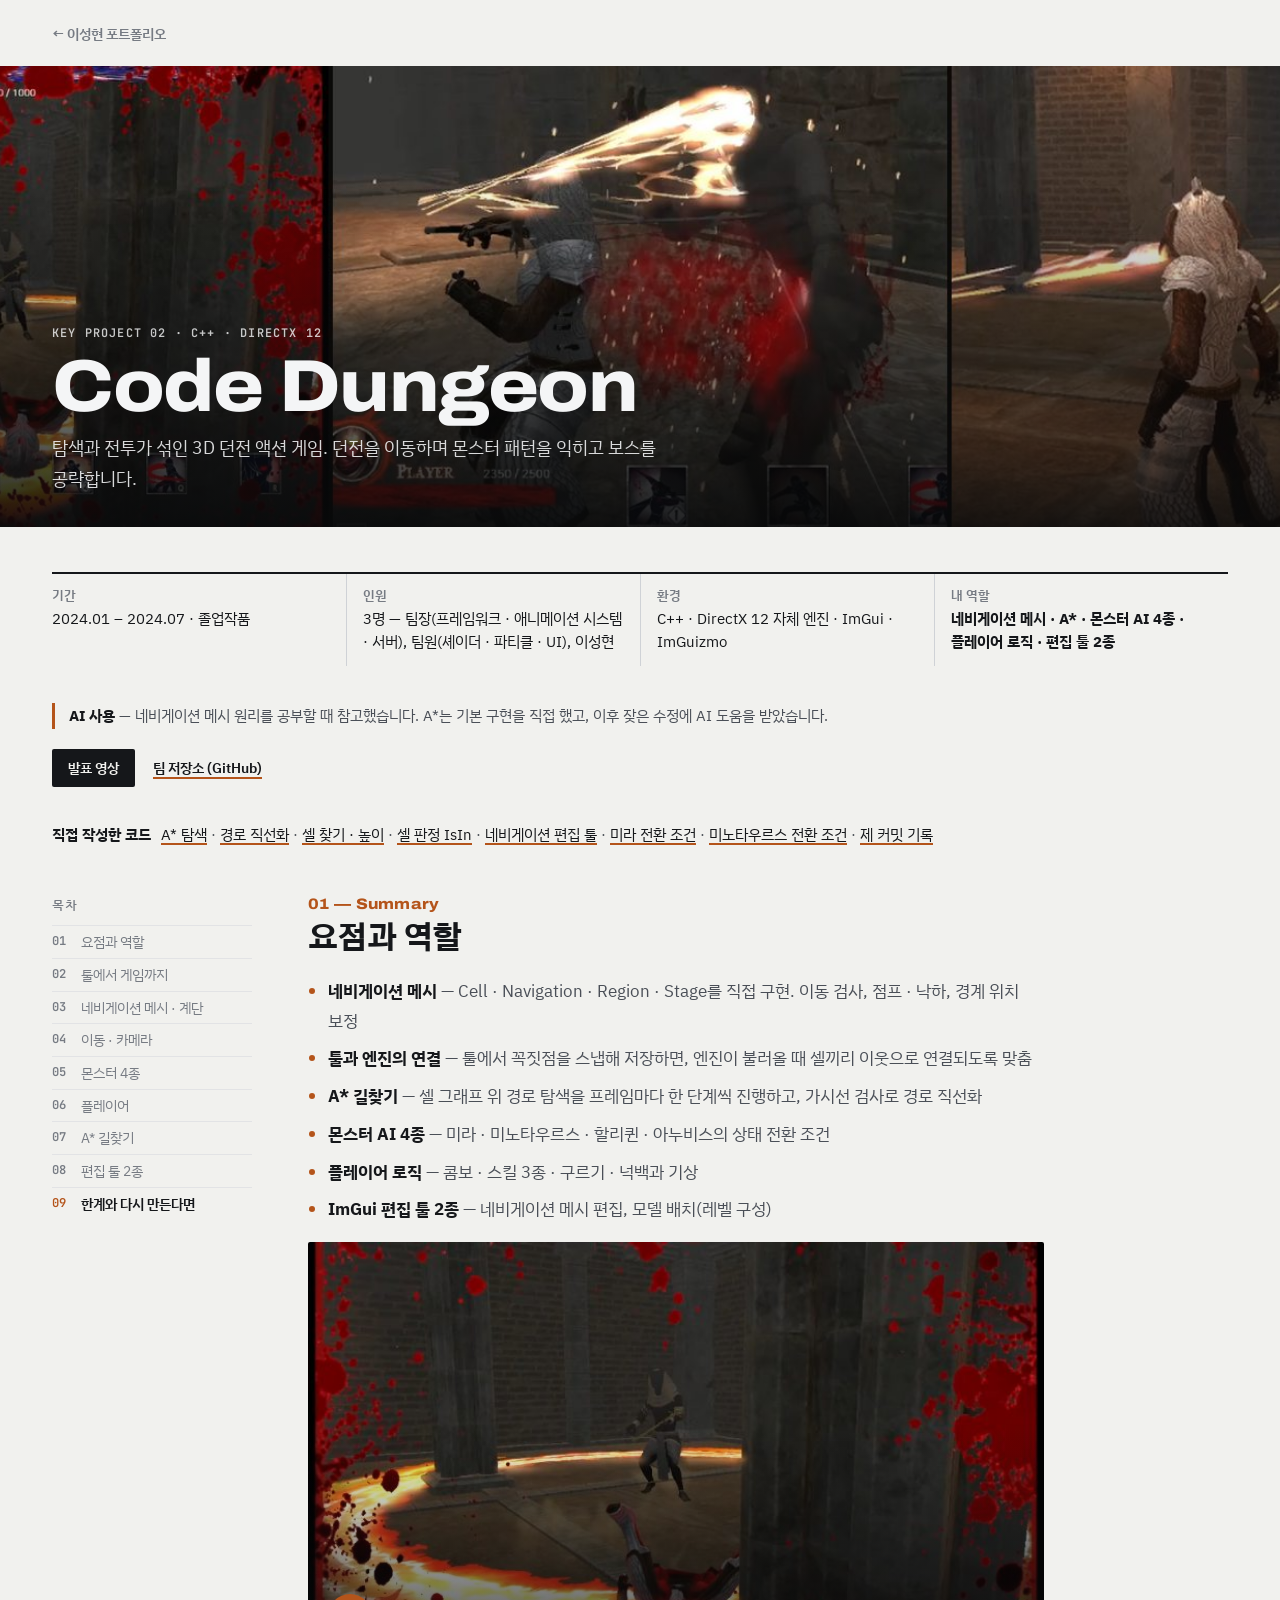
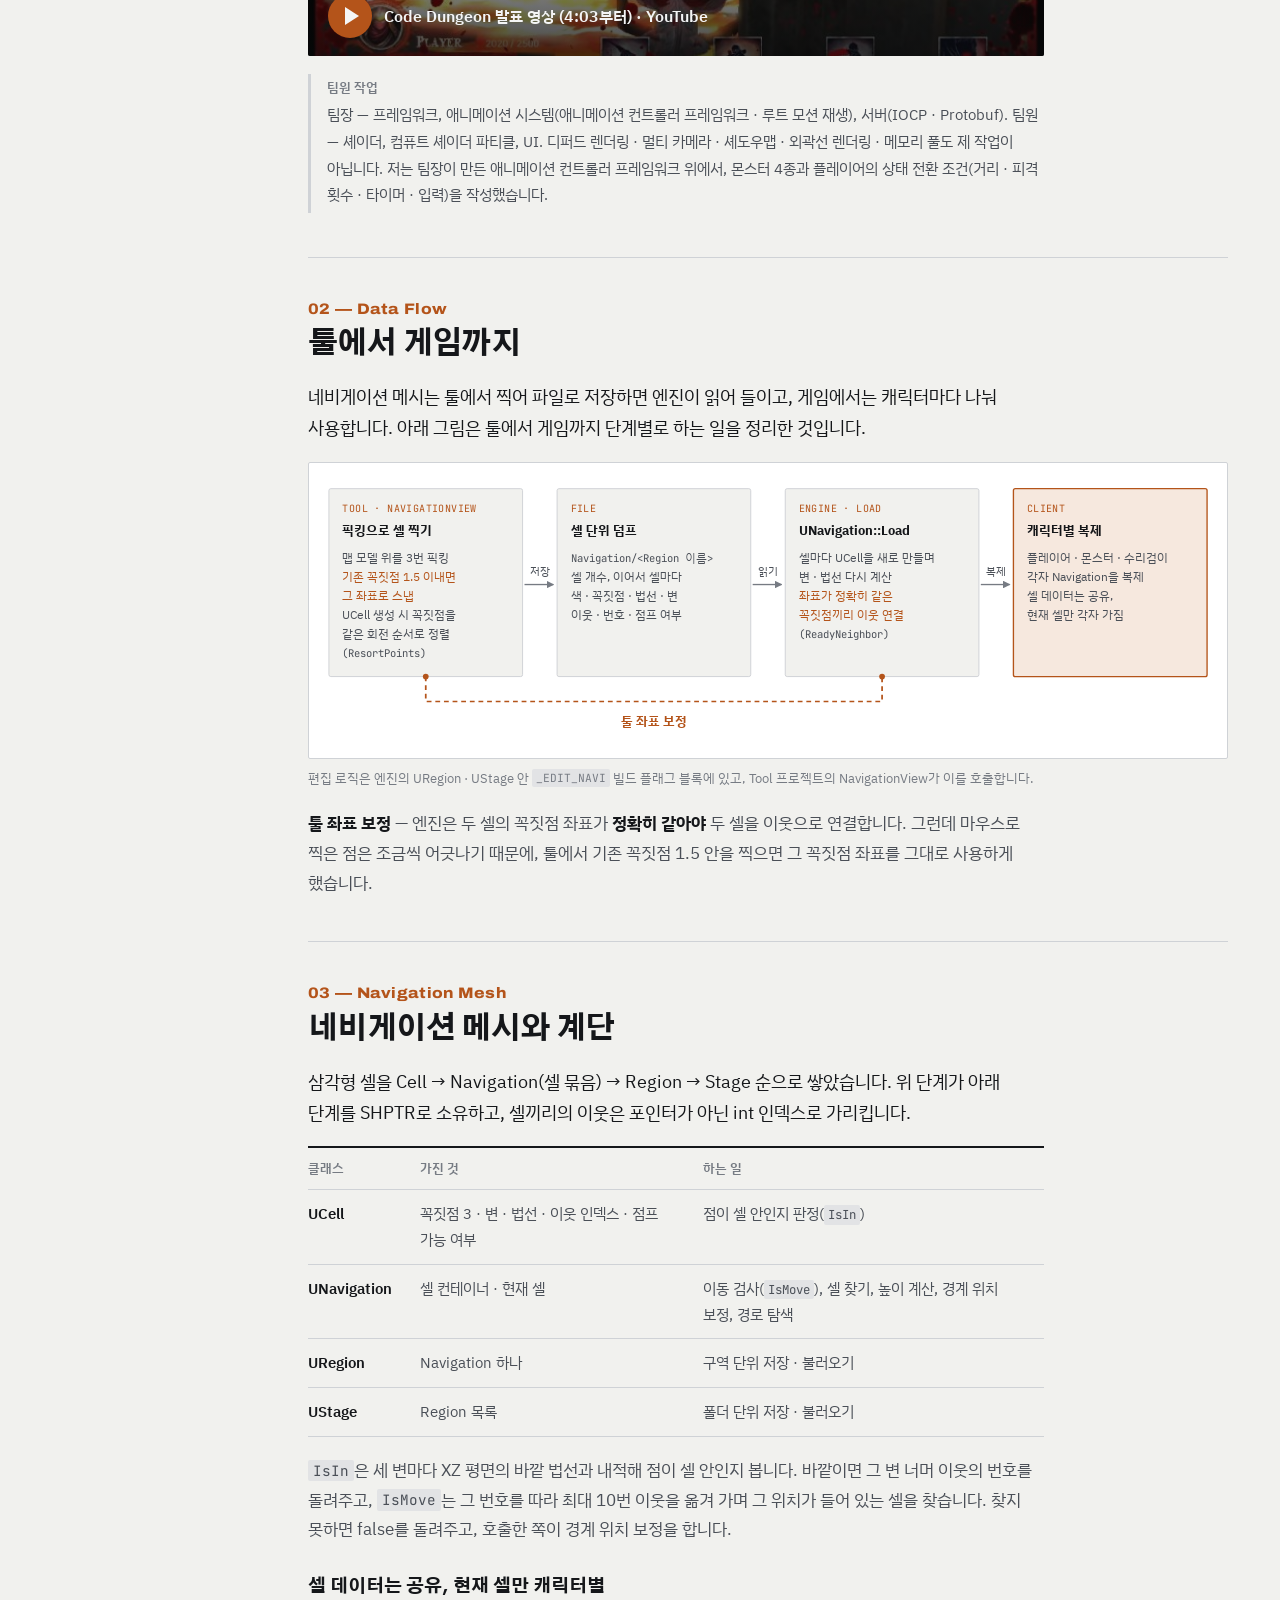
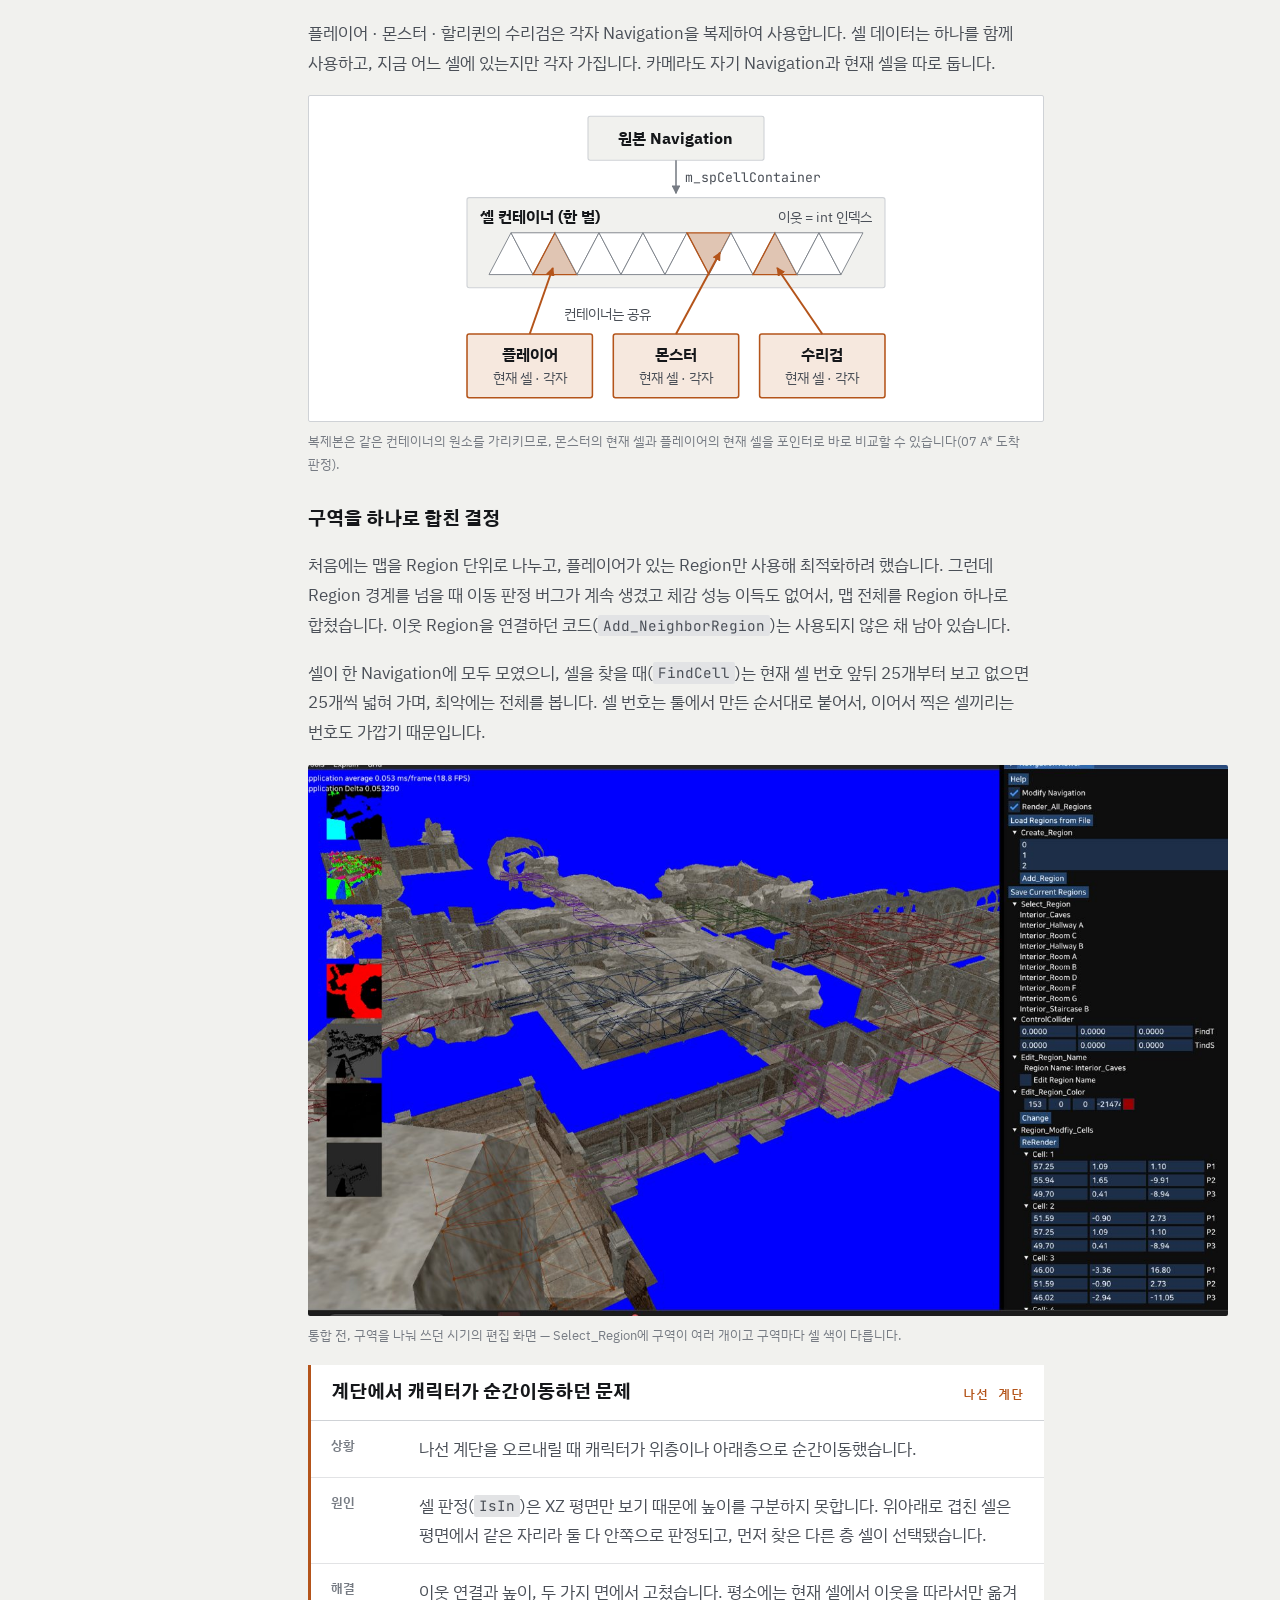
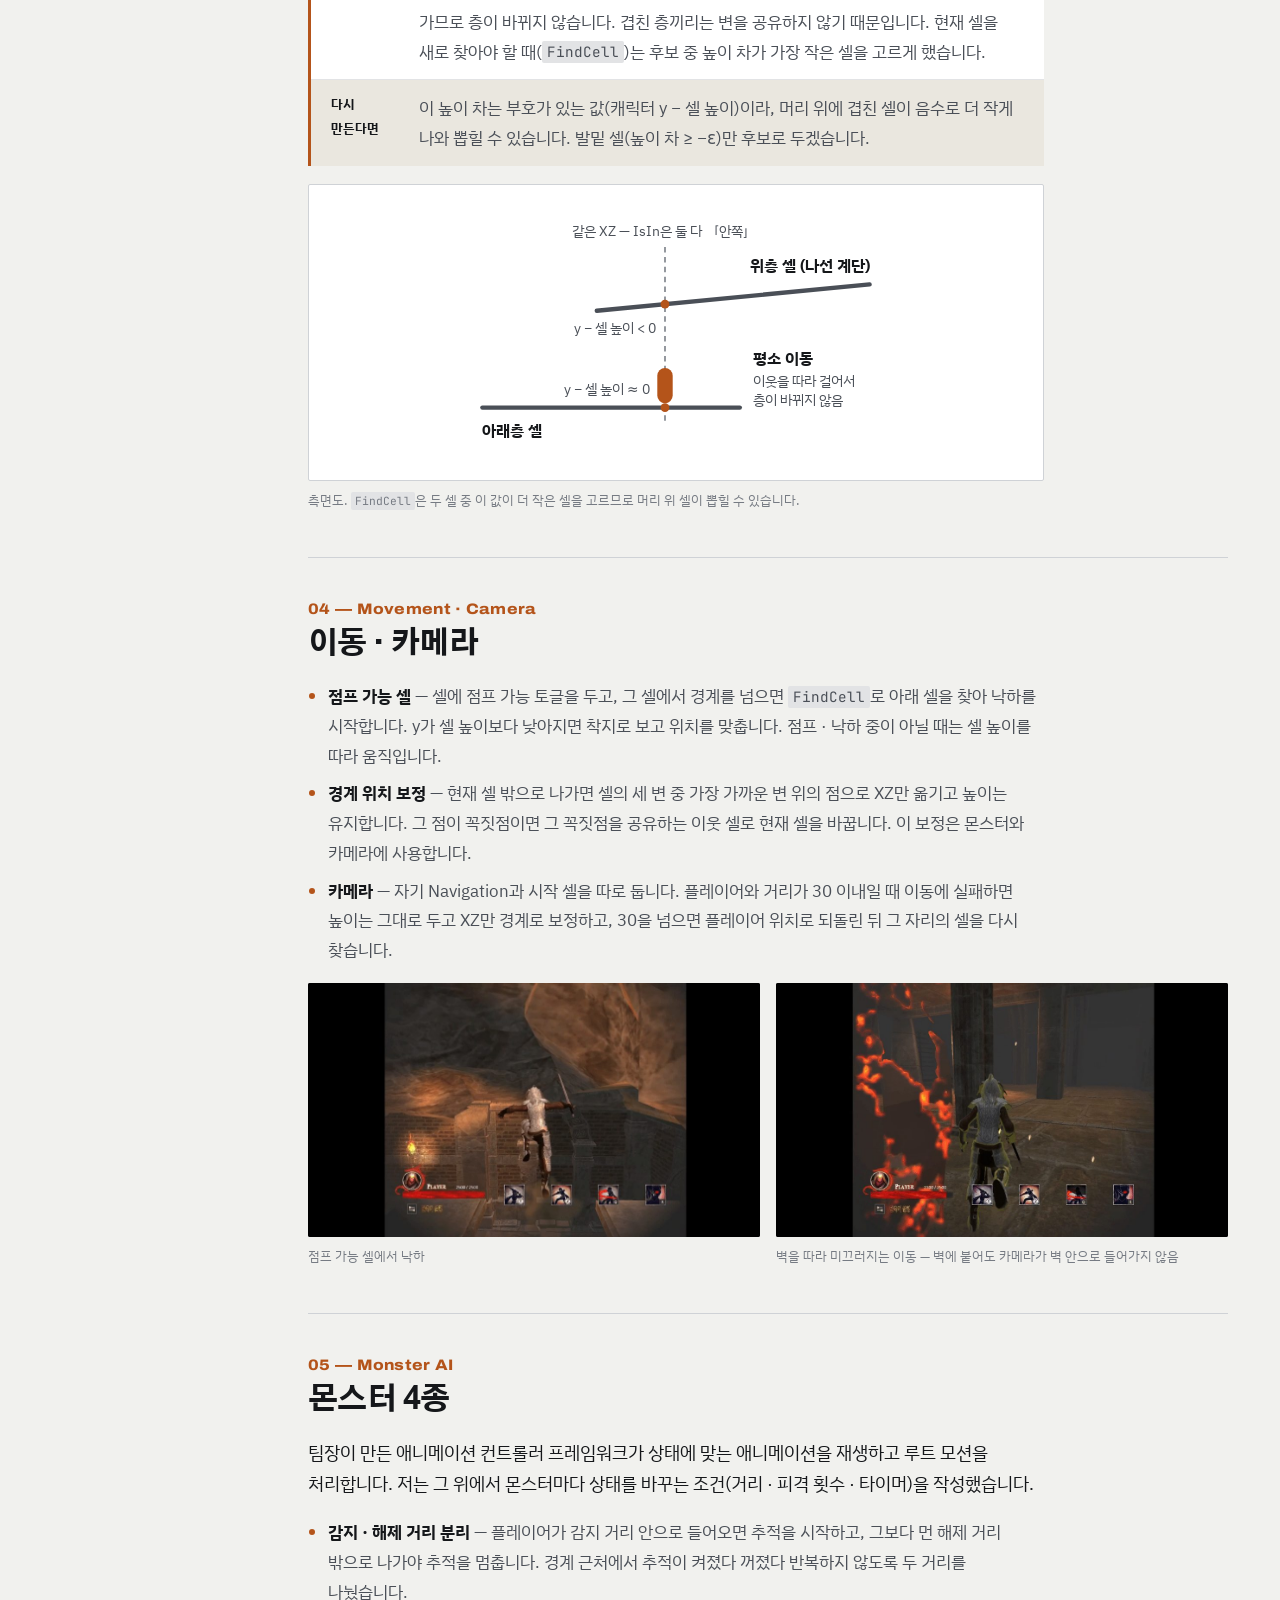
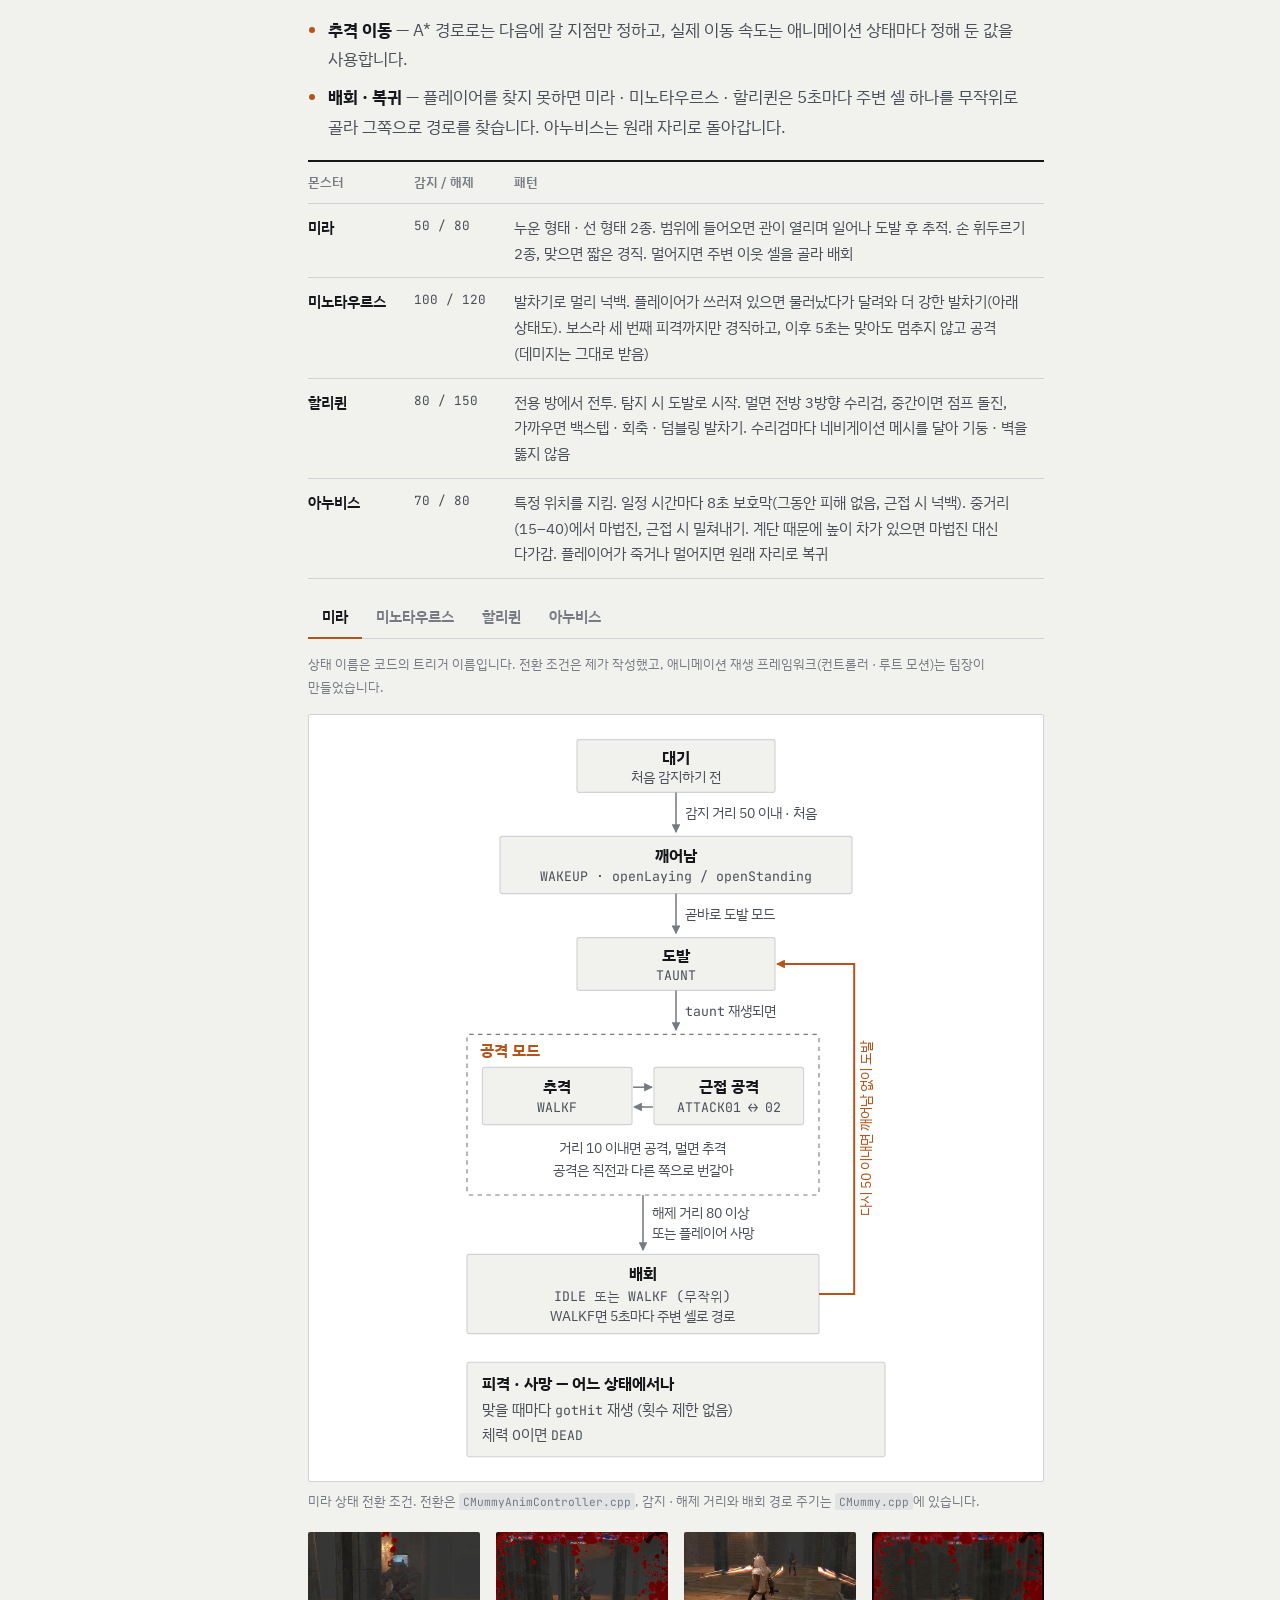
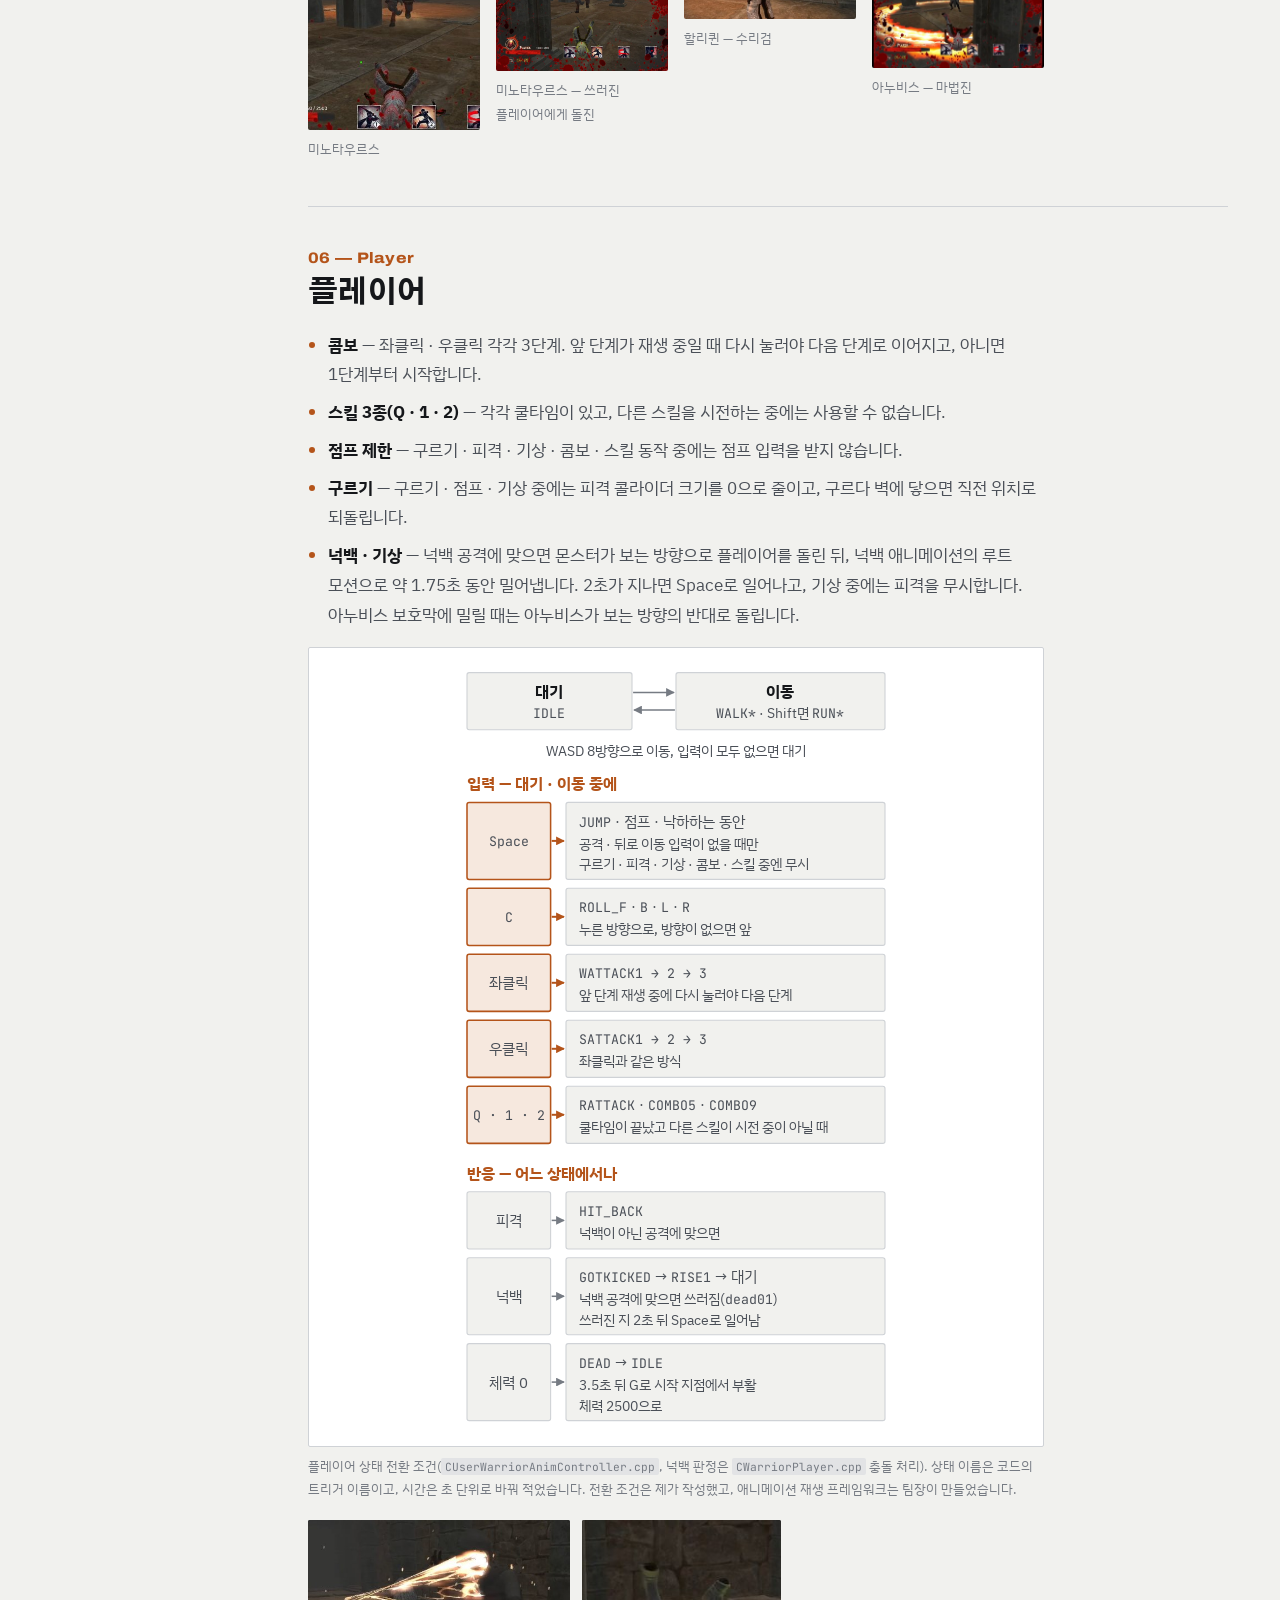
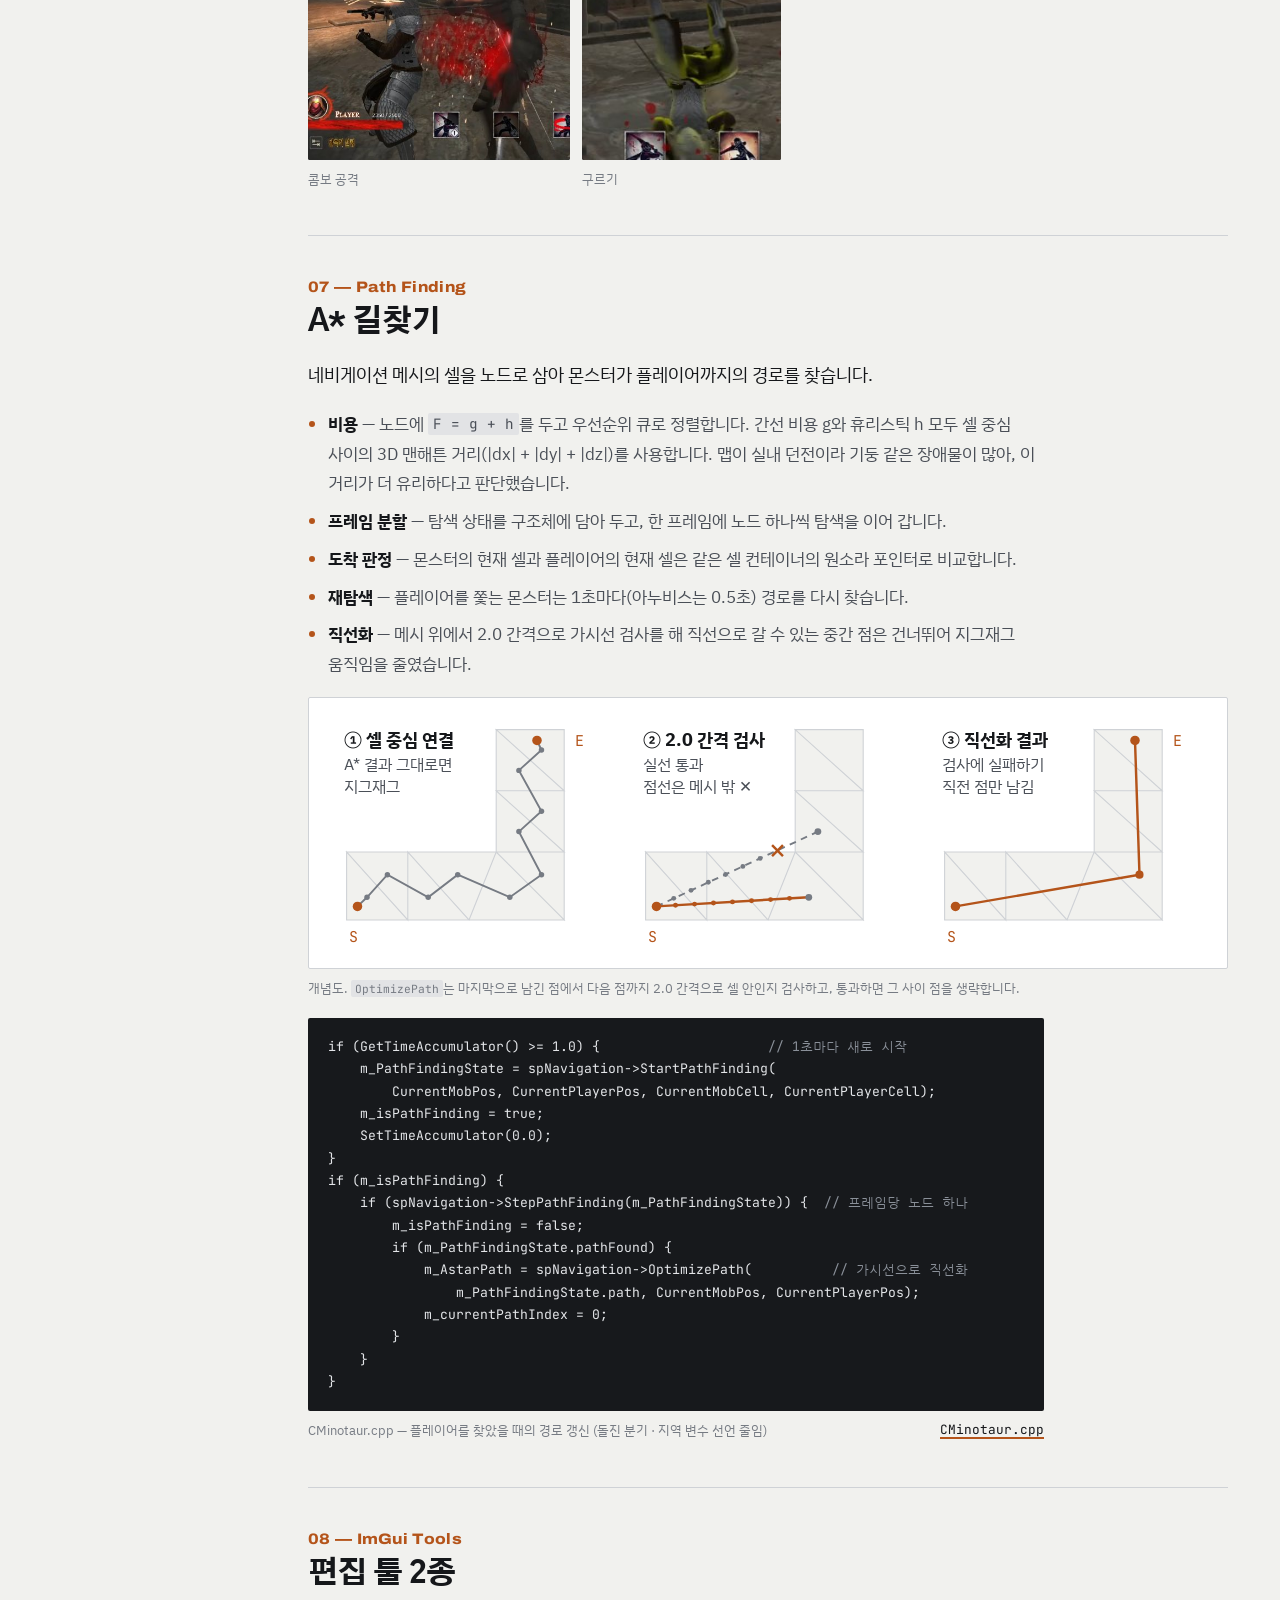
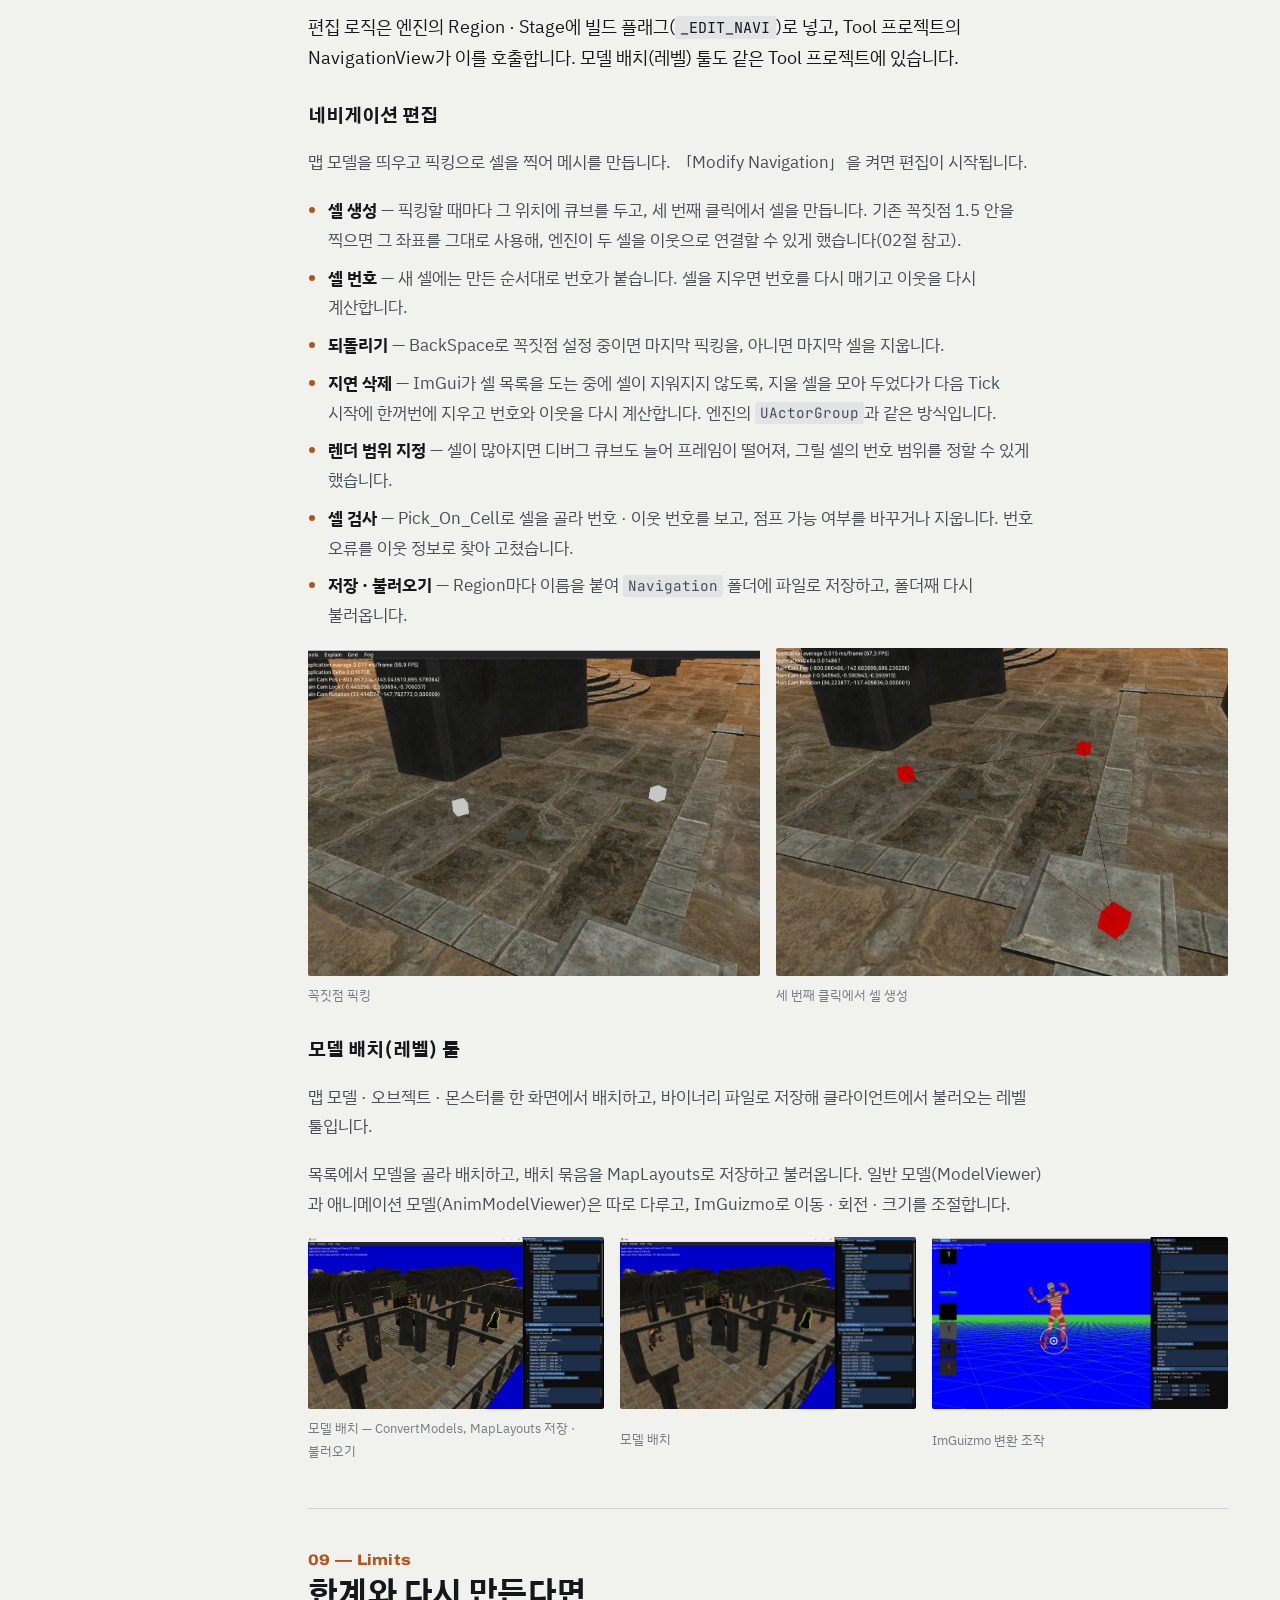
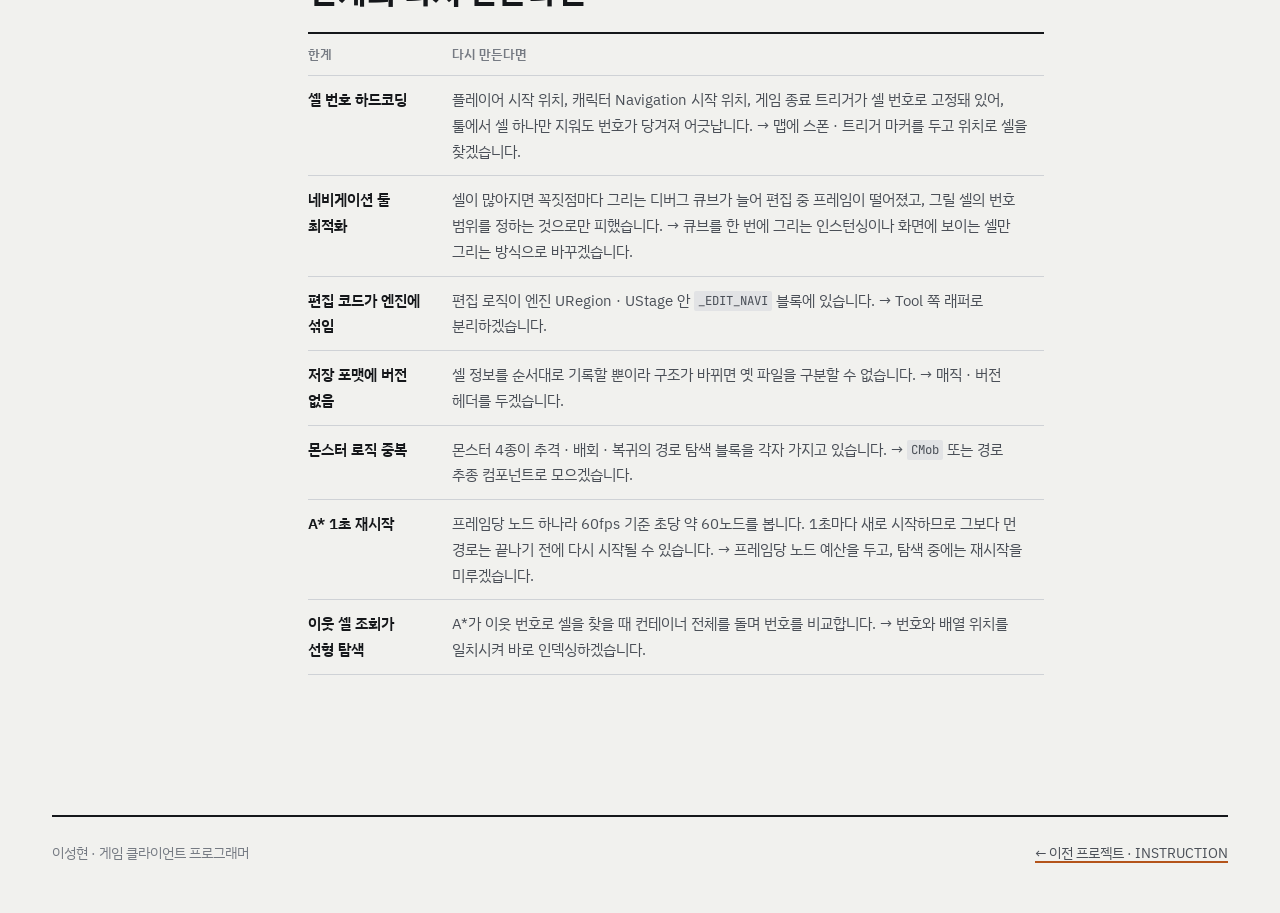
==== projects/code-dungeon.html @ b7733c01 "사이트 전체 문장 다듬기(AI 투 107곳) Co-Authored-By: Claude Opus 5.5 <noreply@anthropic.com> Claude-Session: htt" ====
<!DOCTYPE html>
<html lang="ko">
<head>
<meta charset="UTF-8">
<meta name="viewport" content="width=device-width, initial-scale=1.0, viewport-fit=cover">
<title>Code Dungeon | 이성현 포트폴리오</title>
<meta name="description" content="C++ · DirectX 12 자체 엔진 3D 던전 액션 Code Dungeon — 네비게이션 메시, A*, 몬스터 AI, 편집 툴">
<link rel="preconnect" href="https://fonts.googleapis.com">
<link rel="preconnect" href="https://fonts.gstatic.com" crossorigin>
<link rel="stylesheet" href="https://fonts.googleapis.com/css2?family=Archivo:wdth,wght@100..125,600..800&amp;family=Gothic+A1:wght@700;800&amp;family=IBM+Plex+Sans+KR:wght@400;600;700&amp;family=JetBrains+Mono:wght@400;600&amp;family=Nanum+Gothic+Coding&amp;display=swap">
<link rel="stylesheet" href="../assets/css/site.css?v=20261023e">
<link rel="stylesheet" href="../assets/css/cd-extra.css?v=20261023e">
</head>
<body data-project="code-dungeon">
<div class="wrap topbar"><a class="back" href="../index.html">← 이성현 포트폴리오</a></div>
<div class="band band-cd">
  <img src="../assets/img/cd/band.jpg" alt="Code Dungeon 전투 장면 — 아누비스 마법진, 플레이어 공격, 할리퀸 수리검" width="1688" height="420">
  <div class="band-text wrap">
    <span class="label">Key Project 02 · C++ · DirectX 12</span>
    <h1 class="page-title">Code Dungeon</h1>
    <p class="page-sub">탐색과 전투가 섞인 3D 던전 액션 게임. 던전을 이동하며 몬스터 패턴을 익히고 보스를 공략합니다.</p>
  </div>
</div>
<div class="wrap">

<header class="page-head">
  <p class="print-url">이성현 · 게임 클라이언트 프로그래머 · sum0heily@gmail.com · https://mintpink0.github.io</p>
  <dl class="facts-strip">
    <div><dt class="kr-label">기간</dt><dd>2024.01 – 2024.07 · 졸업작품</dd></div>
    <div><dt class="kr-label">인원</dt><dd>3명 — 팀장(프레임워크 · 애니메이션 시스템 · 서버), 팀원(셰이더 · 파티클 · UI), 이성현</dd></div>
    <div><dt class="kr-label">환경</dt><dd>C++ · DirectX 12 자체 엔진 · ImGui · ImGuizmo</dd></div>
    <div><dt class="kr-label">내 역할</dt><dd><b>네비게이션 메시 · A* · 몬스터 AI 4종 · 플레이어 로직 · 편집 툴 2종</b></dd></div>
  </dl>
  <p class="ai-line"><b>AI 사용</b> — 네비게이션 메시 원리를 공부할 때 참고했습니다. A*는 기본 구현을 직접 했고, 이후 잦은 수정에 AI 도움을 받았습니다.</p>
  <div class="btns">
    <a class="btn btn-main" href="https://www.youtube.com/watch?v=hQBBsoL_ETs&amp;t=243s" target="_blank" rel="noopener">발표 영상</a>
    <a class="btn" href="https://github.com/PTH9043/GraduateProject" target="_blank" rel="noopener">팀 저장소 (GitHub)</a>
  </div>
  <p class="code-links" id="mycode"><b>직접 작성한 코드</b><a href="https://github.com/PTH9043/GraduateProject/blob/364a7ddd7c360cf60e95601ff5668e97c254d1bb/CodeDungeon/Engine/private/UNavigation.cpp#L459-L502" target="_blank" rel="noopener">A* 탐색</a> · <a href="https://github.com/PTH9043/GraduateProject/blob/364a7ddd7c360cf60e95601ff5668e97c254d1bb/CodeDungeon/Engine/private/UNavigation.cpp#L503-L568" target="_blank" rel="noopener">경로 직선화</a> · <a href="https://github.com/PTH9043/GraduateProject/blob/364a7ddd7c360cf60e95601ff5668e97c254d1bb/CodeDungeon/Engine/private/UNavigation.cpp#L96-L235" target="_blank" rel="noopener">셀 찾기 · 높이</a> · <a href="https://github.com/PTH9043/GraduateProject/blob/364a7ddd7c360cf60e95601ff5668e97c254d1bb/CodeDungeon/Engine/private/UCell.cpp#L128-L167" target="_blank" rel="noopener">셀 판정 IsIn</a> · <a href="https://github.com/PTH9043/GraduateProject/blob/364a7ddd7c360cf60e95601ff5668e97c254d1bb/CodeDungeon/Tool/Private/TNavigationView.cpp" target="_blank" rel="noopener">네비게이션 편집 툴</a> · <a href="https://github.com/PTH9043/GraduateProject/blob/364a7ddd7c360cf60e95601ff5668e97c254d1bb/CodeDungeon/CodeDungeon/Private/CMummyAnimController.cpp" target="_blank" rel="noopener">미라 전환 조건</a> · <a href="https://github.com/PTH9043/GraduateProject/blob/364a7ddd7c360cf60e95601ff5668e97c254d1bb/CodeDungeon/CodeDungeon/Private/CMinotaurAnimController.cpp#L63-L233" target="_blank" rel="noopener">미노타우르스 전환 조건</a> · <a href="https://github.com/PTH9043/GraduateProject/commits?author=mintpink0" target="_blank" rel="noopener">제 커밋 기록</a></p>
  <p class="print-url">발표 영상 https://www.youtube.com/watch?v=hQBBsoL_ETs&amp;t=243s · 저장소 https://github.com/PTH9043/GraduateProject</p>
</header>

<div class="layout">
  <nav class="toc" aria-label="목차">
    <span class="label">목차</span>
    <a data-n="01" href="#role">요점과 역할</a>
    <a data-n="02" href="#flow">툴에서 게임까지</a>
    <a data-n="03" href="#nav">네비게이션 메시 · 계단</a>
    <a data-n="04" href="#move">이동 · 카메라</a>
    <a data-n="05" href="#mobs">몬스터 4종</a>
    <a data-n="06" href="#player">플레이어</a>
    <a data-n="07" href="#astar">A* 길찾기</a>
    <a data-n="08" href="#tool">편집 툴 2종</a>
    <a data-n="09" href="#cd-limits">한계와 다시 만든다면</a>
  </nav>

  <main class="content">

    <section id="role">
      <h2><span class="num">01 — Summary</span>요점과 역할</h2>
      <ul>
        <li><b>네비게이션 메시</b> — Cell · Navigation · Region · Stage를 직접 구현. 이동 검사, 점프 · 낙하, 경계 위치 보정</li>
        <li><b>툴과 엔진의 연결</b> — 툴에서 꼭짓점을 스냅해 저장하면, 엔진이 불러올 때 셀끼리 이웃으로 연결되도록 맞춤</li>
        <li><b>A* 길찾기</b> — 셀 그래프 위 경로 탐색을 프레임마다 한 단계씩 진행하고, 가시선 검사로 경로 직선화</li>
        <li><b>몬스터 AI 4종</b> — 미라 · 미노타우르스 · 할리퀸 · 아누비스의 상태 전환 조건</li>
        <li><b>플레이어 로직</b> — 콤보 · 스킬 3종 · 구르기 · 넉백과 기상</li>
        <li><b>ImGui 편집 툴 2종</b> — 네비게이션 메시 편집, 모델 배치(레벨 구성)</li>
      </ul>
      <a class="video no-print" href="https://www.youtube.com/watch?v=hQBBsoL_ETs&amp;t=243s" target="_blank" rel="noopener">
        <img src="../assets/img/cd/video-poster.jpg" alt="" width="1280" height="720" loading="lazy">
        <span class="play"><span class="play-icon" aria-hidden="true"></span>Code Dungeon 발표 영상 (4:03부터) · YouTube</span>
      </a>
      <div class="note"><span class="kr-label">팀원 작업</span>팀장 — 프레임워크, 애니메이션 시스템(애니메이션 컨트롤러 프레임워크 · 루트 모션 재생), 서버(IOCP · Protobuf). 팀원 — 셰이더, 컴퓨트 셰이더 파티클, UI. 디퍼드 렌더링 · 멀티 카메라 · 셰도우맵 · 외곽선 렌더링 · 메모리 풀도 제 작업이 아닙니다. 저는 팀장이 만든 애니메이션 컨트롤러 프레임워크 위에서, 몬스터 4종과 플레이어의 상태 전환 조건(거리 · 피격 횟수 · 타이머 · 입력)을 작성했습니다.</div>
    </section>

    <section id="flow">
      <h2><span class="num">02 — Data Flow</span>툴에서 게임까지</h2>
      <p class="lead">네비게이션 메시는 툴에서 찍어 파일로 저장하면 엔진이 읽어 들이고, 게임에서는 캐릭터마다 나눠 사용합니다. 아래 그림은 툴에서 게임까지 단계별로 하는 일을 정리한 것입니다.</p>
      <figure class="dg wide">
        <div class="dg-frame">
          <svg class="dg-wide" viewBox="0 0 920 270" role="img" aria-label="데이터 흐름: 툴에서 픽킹으로 셀을 만들고 기존 꼭짓점 1.5 이내면 스냅, Navigation 폴더에 Region 이름의 파일로 셀 단위 저장, 엔진이 읽으며 변과 법선을 다시 계산하고 좌표가 정확히 같은 꼭짓점끼리 이웃으로 연결, 게임에서는 캐릭터마다 Navigation을 복제해 셀 데이터는 공유하고 현재 셀만 각자 가짐. 툴 좌표 보정.">
            <defs>
              <marker id="fw-h" viewBox="0 0 8 8" refX="7" refY="4" markerUnits="userSpaceOnUse" markerWidth="8" markerHeight="8" orient="auto-start-reverse"><path class="hd" d="M0 0 L8 4 L0 8 Z"/></marker>
            </defs>
            <rect class="bx" x="2" y="8" width="202" height="196" rx="2"/>
            <text class="t-m t-p" x="16" y="32">TOOL · NAVIGATIONVIEW</text>
            <text class="t-b" x="16" y="56">픽킹으로 셀 찍기</text>
            <text x="16" y="84">맵 모델 위를 3번 픽킹</text>
            <text class="t-p" x="16" y="104">기존 꼭짓점 1.5 이내면</text>
            <text class="t-p" x="16" y="124">그 좌표로 스냅</text>
            <text x="16" y="144">UCell 생성 시 꼭짓점을</text>
            <text x="16" y="164">같은 회전 순서로 정렬</text>
            <text class="t-c" x="16" y="184">(ResortPoints)</text>

            <rect class="bx" x="240" y="8" width="202" height="196" rx="2"/>
            <text class="t-m t-p" x="254" y="32">FILE</text>
            <text class="t-b" x="254" y="56">셀 단위 덤프</text>
            <text class="t-c" x="254" y="84">Navigation/&lt;Region 이름&gt;</text>
            <text x="254" y="104">셀 개수, 이어서 셀마다</text>
            <text x="254" y="124">색 · 꼭짓점 · 법선 · 변</text>
            <text x="254" y="144">이웃 · 번호 · 점프 여부</text>

            <rect class="bx" x="478" y="8" width="202" height="196" rx="2"/>
            <text class="t-m t-p" x="492" y="32">ENGINE · LOAD</text>
            <text class="t-b" x="492" y="56">UNavigation::Load</text>
            <text x="492" y="84">셀마다 UCell을 새로 만들며</text>
            <text x="492" y="104">변 · 법선 다시 계산</text>
            <text class="t-p" x="492" y="124">좌표가 정확히 같은</text>
            <text class="t-p" x="492" y="144">꼭짓점끼리 이웃 연결</text>
            <text class="t-c" x="492" y="164">(ReadyNeighbor)</text>

            <rect class="bx-p" x="716" y="8" width="202" height="196" rx="2"/>
            <text class="t-m t-p" x="730" y="32">CLIENT</text>
            <text class="t-b" x="730" y="56">캐릭터별 복제</text>
            <text x="730" y="84">플레이어 · 몬스터 · 수리검이</text>
            <text x="730" y="104">각자 Navigation을 복제</text>
            <text x="730" y="124">셀 데이터는 공유,</text>
            <text x="730" y="144">현재 셀만 각자 가짐</text>

            <text class="t-s t-mid" x="222" y="98">저장</text>
            <path class="ln" d="M206 108 H236" marker-end="url(#fw-h)"/>
            <text class="t-s t-mid" x="460" y="98">읽기</text>
            <path class="ln" d="M444 108 H474" marker-end="url(#fw-h)"/>
            <text class="t-s t-mid" x="698" y="98">복제</text>
            <path class="ln" d="M682 108 H712" marker-end="url(#fw-h)"/>

            <path class="ln-p dash" d="M103 204 V230 H579 V204"/>
            <circle class="dot-p" cx="103" cy="204" r="3"/>
            <circle class="dot-p" cx="579" cy="204" r="3"/>
            <text class="t-b t-p t-mid" x="341" y="256">툴 좌표 보정</text>
          </svg>
          <svg class="dg-narrow" viewBox="0 0 360 590" role="img" aria-label="데이터 흐름: 툴에서 픽킹으로 셀을 만들고 기존 꼭짓점 1.5 이내면 스냅, Region 이름의 파일로 셀 단위 저장, 엔진이 읽으며 변과 법선을 다시 계산하고 좌표가 정확히 같은 꼭짓점끼리 이웃으로 연결, 게임에서는 캐릭터마다 Navigation을 복제해 셀 데이터는 공유하고 현재 셀만 각자 가짐. 툴 좌표 보정.">
            <defs>
              <marker id="fn-h" viewBox="0 0 8 8" refX="7" refY="4" markerUnits="userSpaceOnUse" markerWidth="8" markerHeight="8" orient="auto-start-reverse"><path class="hd" d="M0 0 L8 4 L0 8 Z"/></marker>
            </defs>
            <rect class="bx" x="1" y="1" width="300" height="118" rx="2"/>
            <text class="t-m t-p" x="14" y="23">TOOL · NAVIGATIONVIEW</text>
            <text class="t-b" x="14" y="45">픽킹으로 셀 찍기</text>
            <text x="14" y="68">맵 모델 위를 3번 픽킹해 셀 하나</text>
            <text class="t-p" x="14" y="87">기존 꼭짓점 1.5 이내면 그 좌표로 스냅</text>
            <text x="14" y="106">꼭짓점 순서 정렬 <tspan class="t-c">(ResortPoints)</tspan></text>

            <path class="ln" d="M150 120 V146" marker-end="url(#fn-h)"/>
            <text class="t-s" x="160" y="138">저장</text>

            <rect class="bx" x="1" y="150" width="300" height="118" rx="2"/>
            <text class="t-m t-p" x="14" y="172">FILE · Navigation/&lt;Region 이름&gt;</text>
            <text class="t-b" x="14" y="194">셀 단위 덤프</text>
            <text x="14" y="217">셀 개수, 이어서 셀마다 색 · 꼭짓점 ·</text>
            <text x="14" y="236">법선 · 변 · 이웃 · 번호 · 점프 여부</text>

            <path class="ln" d="M150 269 V295" marker-end="url(#fn-h)"/>
            <text class="t-s" x="160" y="287">읽기</text>

            <rect class="bx" x="1" y="299" width="300" height="118" rx="2"/>
            <text class="t-m t-p" x="14" y="321">ENGINE · UNavigation::Load</text>
            <text class="t-b" x="14" y="343">읽으면서 다시 계산</text>
            <text x="14" y="366">셀마다 UCell 생성, 변 · 법선 재계산</text>
            <text class="t-p" x="14" y="385">좌표가 정확히 같은 꼭짓점끼리</text>
            <text class="t-p" x="14" y="404">이웃 연결 <tspan class="t-c">(ReadyNeighbor)</tspan></text>

            <path class="ln" d="M150 418 V444" marker-end="url(#fn-h)"/>
            <text class="t-s" x="160" y="436">복제</text>

            <rect class="bx-p" x="1" y="448" width="300" height="118" rx="2"/>
            <text class="t-m t-p" x="14" y="470">CLIENT</text>
            <text class="t-b" x="14" y="492">캐릭터별 복제</text>
            <text x="14" y="515">플레이어 · 몬스터 · 수리검이 각자 복제</text>
            <text x="14" y="534">셀 데이터는 공유,</text>
            <text x="14" y="553">현재 셀만 각자 가짐</text>

            <path class="ln-p dash" d="M302 83 H330 V381 H302"/>
            <circle class="dot-p" cx="302" cy="83" r="3"/>
            <circle class="dot-p" cx="302" cy="381" r="3"/>
            <text class="t-s t-p t-mid" transform="translate(347 232) rotate(-90)">툴 좌표 보정</text>

          </svg>
        </div>
        <figcaption>편집 로직은 엔진의 URegion · UStage 안 <code>_EDIT_NAVI</code> 빌드 플래그 블록에 있고, Tool 프로젝트의 NavigationView가 이를 호출합니다.</figcaption>
      </figure>
      <p><b>툴 좌표 보정</b> — 엔진은 두 셀의 꼭짓점 좌표가 <b>정확히 같아야</b> 두 셀을 이웃으로 연결합니다. 그런데 마우스로 찍은 점은 조금씩 어긋나기 때문에, 툴에서 기존 꼭짓점 1.5 안을 찍으면 그 꼭짓점 좌표를 그대로 사용하게 했습니다.</p>
    </section>

    <section id="nav">
      <h2><span class="num">03 — Navigation Mesh</span>네비게이션 메시와 계단</h2>
      <p class="lead">삼각형 셀을 Cell → Navigation(셀 묶음) → Region → Stage 순으로 쌓았습니다. 위 단계가 아래 단계를 SHPTR로 소유하고, 셀끼리의 이웃은 포인터가 아닌 int 인덱스로 가리킵니다.</p>
      <div class="tbl">
        <table>
          <thead><tr><th>클래스</th><th>가진 것</th><th>하는 일</th></tr></thead>
          <tbody>
            <tr><td>UCell</td><td>꼭짓점 3 · 변 · 법선 · 이웃 인덱스 · 점프 가능 여부</td><td>점이 셀 안인지 판정(<code>IsIn</code>)</td></tr>
            <tr><td>UNavigation</td><td>셀 컨테이너 · 현재 셀</td><td>이동 검사(<code>IsMove</code>), 셀 찾기, 높이 계산, 경계 위치 보정, 경로 탐색</td></tr>
            <tr><td>URegion</td><td>Navigation 하나</td><td>구역 단위 저장 · 불러오기</td></tr>
            <tr><td>UStage</td><td>Region 목록</td><td>폴더 단위 저장 · 불러오기</td></tr>
          </tbody>
        </table>
      </div>
      <p><code>IsIn</code>은 세 변마다 XZ 평면의 바깥 법선과 내적해 점이 셀 안인지 봅니다. 바깥이면 그 변 너머 이웃의 번호를 돌려주고, <code>IsMove</code>는 그 번호를 따라 최대 10번 이웃을 옮겨 가며 그 위치가 들어 있는 셀을 찾습니다. 찾지 못하면 false를 돌려주고, 호출한 쪽이 경계 위치 보정을 합니다.</p>

      <h3>셀 데이터는 공유, 현재 셀만 캐릭터별</h3>
      <p>플레이어 · 몬스터 · 할리퀸의 수리검은 각자 Navigation을 복제하여 사용합니다. 셀 데이터는 하나를 함께 사용하고, 지금 어느 셀에 있는지만 각자 가집니다. 카메라도 자기 Navigation과 현재 셀을 따로 둡니다.</p>
      <figure class="dg dg-sm">
        <div class="dg-frame">
          <svg viewBox="0 0 400 262" role="img" aria-label="원본 Navigation의 셀 컨테이너 하나를 플레이어, 몬스터, 수리검의 복제본이 함께 가리키고, 각자 서로 다른 현재 셀을 가리키는 구조">
            <defs>
              <marker id="cl-h" viewBox="0 0 8 8" refX="7" refY="4" markerUnits="userSpaceOnUse" markerWidth="8" markerHeight="8" orient="auto-start-reverse"><path class="hd" d="M0 0 L8 4 L0 8 Z"/></marker>
              <marker id="cl-hp" viewBox="0 0 8 8" refX="7" refY="4" markerUnits="userSpaceOnUse" markerWidth="8" markerHeight="8" orient="auto-start-reverse"><path class="hd-p" d="M0 0 L8 4 L0 8 Z"/></marker>
            </defs>
            <rect class="bx" x="120" y="2" width="160" height="40" rx="2"/>
            <text class="t-b t-mid" x="200" y="27">원본 Navigation</text>
            <path class="ln" d="M200 42 V72" marker-end="url(#cl-h)"/>
            <text class="t-c" x="208" y="62">m_spCellContainer</text>

            <rect class="bx" x="10" y="76" width="380" height="82" rx="2"/>
            <text class="t-b" x="22" y="98">셀 컨테이너 (한 벌)</text>
            <text class="t-s t-end" x="378" y="98">이웃 = int 인덱스</text>
            <path class="tri" d="M30 146 L50 108 L70 146 Z"/><path class="tri" d="M50 108 L90 108 L70 146 Z"/><path class="tri-on" d="M70 146 L90 108 L110 146 Z"/><path class="tri" d="M90 108 L130 108 L110 146 Z"/><path class="tri" d="M110 146 L130 108 L150 146 Z"/><path class="tri" d="M130 108 L170 108 L150 146 Z"/><path class="tri" d="M150 146 L170 108 L190 146 Z"/><path class="tri" d="M170 108 L210 108 L190 146 Z"/><path class="tri" d="M190 146 L210 108 L230 146 Z"/><path class="tri-on" d="M210 108 L250 108 L230 146 Z"/><path class="tri" d="M230 146 L250 108 L270 146 Z"/><path class="tri" d="M250 108 L290 108 L270 146 Z"/><path class="tri-on" d="M270 146 L290 108 L310 146 Z"/><path class="tri" d="M290 108 L330 108 L310 146 Z"/><path class="tri" d="M310 146 L330 108 L350 146 Z"/><path class="tri" d="M330 108 L370 108 L350 146 Z"/>

            <rect class="bx-p" x="10" y="200" width="114" height="58" rx="2"/>
            <text class="t-b t-mid" x="67" y="224">플레이어</text>
            <text class="t-s t-mid" x="67" y="245">현재 셀 · 각자</text>
            <rect class="bx-p" x="143" y="200" width="114" height="58" rx="2"/>
            <text class="t-b t-mid" x="200" y="224">몬스터</text>
            <text class="t-s t-mid" x="200" y="245">현재 셀 · 각자</text>
            <rect class="bx-p" x="276" y="200" width="114" height="58" rx="2"/>
            <text class="t-b t-mid" x="333" y="224">수리검</text>
            <text class="t-s t-mid" x="333" y="245">현재 셀 · 각자</text>

            <path class="ln-p" d="M67 200 L88 140" marker-end="url(#cl-hp)"/>
            <path class="ln-p" d="M200 200 L240 126" marker-end="url(#cl-hp)"/>
            <path class="ln-p" d="M333 200 L292 140" marker-end="url(#cl-hp)"/>
            <text class="t-s" x="98" y="186">컨테이너는 공유</text>
          </svg>
        </div>
        <figcaption>복제본은 같은 컨테이너의 원소를 가리키므로, 몬스터의 현재 셀과 플레이어의 현재 셀을 포인터로 바로 비교할 수 있습니다(07 A* 도착 판정).</figcaption>
      </figure>

      <h3>구역을 하나로 합친 결정</h3>
      <p>처음에는 맵을 Region 단위로 나누고, 플레이어가 있는 Region만 사용해 최적화하려 했습니다. 그런데 Region 경계를 넘을 때 이동 판정 버그가 계속 생겼고 체감 성능 이득도 없어서, 맵 전체를 Region 하나로 합쳤습니다. 이웃 Region을 연결하던 코드(<code>Add_NeighborRegion</code>)는 사용되지 않은 채 남아 있습니다.</p>
      <p>셀이 한 Navigation에 모두 모였으니, 셀을 찾을 때(<code>FindCell</code>)는 현재 셀 번호 앞뒤 25개부터 보고 없으면 25개씩 넓혀 가며, 최악에는 전체를 봅니다. 셀 번호는 툴에서 만든 순서대로 붙어서, 이어서 찍은 셀끼리는 번호도 가깝기 때문입니다.</p>
      <figure class="wide"><img src="../assets/img/cd/navmesh-tool.jpg" alt="구역을 나눠 쓰던 시기의 네비게이션 메시 편집 화면" width="1400" height="838" loading="lazy"><figcaption>통합 전, 구역을 나눠 쓰던 시기의 편집 화면 — Select_Region에 구역이 여러 개이고 구역마다 셀 색이 다릅니다.</figcaption></figure>

      <div class="log" id="ts-stairs">
        <div class="log-head"><h3>계단에서 캐릭터가 순간이동하던 문제</h3><span class="label">나선 계단</span></div>
        <dl>
          <dt>상황</dt><dd>나선 계단을 오르내릴 때 캐릭터가 위층이나 아래층으로 순간이동했습니다.</dd>
          <dt>원인</dt><dd>셀 판정(<code>IsIn</code>)은 XZ 평면만 보기 때문에 높이를 구분하지 못합니다. 위아래로 겹친 셀은 평면에서 같은 자리라 둘 다 안쪽으로 판정되고, 먼저 찾은 다른 층 셀이 선택됐습니다.</dd>
          <dt>해결</dt><dd>이웃 연결과 높이, 두 가지 면에서 고쳤습니다. 평소에는 현재 셀에서 이웃을 따라서만 옮겨 가므로 층이 바뀌지 않습니다. 겹친 층끼리는 변을 공유하지 않기 때문입니다. 현재 셀을 새로 찾아야 할 때(<code>FindCell</code>)는 후보 중 높이 차가 가장 작은 셀을 고르게 했습니다.</dd>
          <dt class="limit">다시 만든다면</dt><dd>이 높이 차는 부호가 있는 값(캐릭터 y − 셀 높이)이라, 머리 위에 겹친 셀이 음수로 더 작게 나와 뽑힐 수 있습니다. 발밑 셀(높이 차 ≥ −ε)만 후보로 두겠습니다.</dd>
        </dl>
      </div>
      <figure class="dg dg-sm">
        <div class="dg-frame">
          <svg viewBox="0 0 400 236" role="img" aria-label="계단 측면도: 아래층 셀 위에 선 캐릭터의 XZ 위치를 위층 계단 셀도 덮고 있어, IsIn은 두 셀 모두 안쪽으로 판정한다. 아래층 셀은 높이 차가 0에 가깝고 위층 셀은 음수다.">
            <path class="floor" d="M24 186 H258"/>
            <path class="floor" d="M128 98 L376 74"/>
            <text class="t-b" x="24" y="212">아래층 셀</text>
            <text class="t-b t-end" x="376" y="62">위층 셀 (나선 계단)</text>
            <path class="ln dash" d="M190 40 V200"/>
            <rect class="who" x="183" y="150" width="14" height="32" rx="7"/>
            <circle class="dot-p" cx="190" cy="92" r="4"/>
            <circle class="dot-p" cx="190" cy="186" r="4"/>
            <text class="t-s t-mid" x="190" y="30">같은 XZ — IsIn은 둘 다 「안쪽」</text>
            <text class="t-s t-end" x="182" y="118">y − 셀 높이 &lt; 0</text>
            <text class="t-s t-end" x="176" y="174">y − 셀 높이 ≈ 0</text>
            <text class="t-b" x="270" y="146">평소 이동</text>
            <text class="t-s" x="270" y="166">이웃을 따라 걸어서</text>
            <text class="t-s" x="270" y="184">층이 바뀌지 않음</text>
          </svg>
        </div>
        <figcaption>측면도. <code>FindCell</code>은 두 셀 중 이 값이 더 작은 셀을 고르므로 머리 위 셀이 뽑힐 수 있습니다.</figcaption>
      </figure>
    </section>

    <section id="move">
      <h2><span class="num">04 — Movement · Camera</span>이동 · 카메라</h2>
      <ul>
        <li><b>점프 가능 셀</b> — 셀에 점프 가능 토글을 두고, 그 셀에서 경계를 넘으면 <code>FindCell</code>로 아래 셀을 찾아 낙하를 시작합니다. y가 셀 높이보다 낮아지면 착지로 보고 위치를 맞춥니다. 점프 · 낙하 중이 아닐 때는 셀 높이를 따라 움직입니다.</li>
        <li><b>경계 위치 보정</b> — 현재 셀 밖으로 나가면 셀의 세 변 중 가장 가까운 변 위의 점으로 XZ만 옮기고 높이는 유지합니다. 그 점이 꼭짓점이면 그 꼭짓점을 공유하는 이웃 셀로 현재 셀을 바꿉니다. 이 보정은 몬스터와 카메라에 사용합니다.</li>
        <li><b>카메라</b> — 자기 Navigation과 시작 셀을 따로 둡니다. 플레이어와 거리가 30 이내일 때 이동에 실패하면 높이는 그대로 두고 XZ만 경계로 보정하고, 30을 넘으면 플레이어 위치로 되돌린 뒤 그 자리의 셀을 다시 찾습니다.</li>
      </ul>
      <div class="figs wide">
        <figure><video src="../assets/img/cd/jump-fall.mp4" poster="../assets/img/cd/jump-fall.jpg" autoplay muted loop playsinline width="914" height="514"></video><figcaption>점프 가능 셀에서 낙하</figcaption></figure>
        <figure><video src="../assets/img/cd/wall-slide.mp4" poster="../assets/img/cd/wall-slide.jpg" autoplay muted loop playsinline width="1046" height="588"></video><figcaption>벽을 따라 미끄러지는 이동 — 벽에 붙어도 카메라가 벽 안으로 들어가지 않음</figcaption></figure>
      </div>
    </section>

    <section id="mobs">
      <h2><span class="num">05 — Monster AI</span>몬스터 4종</h2>
      <p class="lead">팀장이 만든 애니메이션 컨트롤러 프레임워크가 상태에 맞는 애니메이션을 재생하고 루트 모션을 처리합니다. 저는 그 위에서 몬스터마다 상태를 바꾸는 조건(거리 · 피격 횟수 · 타이머)을 작성했습니다.</p>
      <ul>
        <li><b>감지 · 해제 거리 분리</b> — 플레이어가 감지 거리 안으로 들어오면 추적을 시작하고, 그보다 먼 해제 거리 밖으로 나가야 추적을 멈춥니다. 경계 근처에서 추적이 켜졌다 꺼졌다 반복하지 않도록 두 거리를 나눴습니다.</li>
        <li><b>추격 이동</b> — A* 경로로는 다음에 갈 지점만 정하고, 실제 이동 속도는 애니메이션 상태마다 정해 둔 값을 사용합니다.</li>
        <li><b>배회 · 복귀</b> — 플레이어를 찾지 못하면 미라 · 미노타우르스 · 할리퀸은 5초마다 주변 셀 하나를 무작위로 골라 그쪽으로 경로를 찾습니다. 아누비스는 원래 자리로 돌아갑니다.</li>
      </ul>
      <div class="tbl">
        <table>
          <thead><tr><th>몬스터</th><th>감지 / 해제</th><th>패턴</th></tr></thead>
          <tbody>
            <tr><td>미라</td><td class="num">50 / 80</td><td>누운 형태 · 선 형태 2종. 범위에 들어오면 관이 열리며 일어나 도발 후 추적. 손 휘두르기 2종, 맞으면 짧은 경직. 멀어지면 주변 이웃 셀을 골라 배회</td></tr>
            <tr><td>미노타우르스</td><td class="num">100 / 120</td><td>발차기로 멀리 넉백. 플레이어가 쓰러져 있으면 물러났다가 달려와 더 강한 발차기(아래 상태도). 보스라 세 번째 피격까지만 경직하고, 이후 5초는 맞아도 멈추지 않고 공격(데미지는 그대로 받음)</td></tr>
            <tr><td>할리퀸</td><td class="num">80 / 150</td><td>전용 방에서 전투. 탐지 시 도발로 시작. 멀면 전방 3방향 수리검, 중간이면 점프 돌진, 가까우면 백스텝 · 회축 · 덤블링 발차기. 수리검마다 네비게이션 메시를 달아 기둥 · 벽을 뚫지 않음</td></tr>
            <tr><td>아누비스</td><td class="num">70 / 80</td><td>특정 위치를 지킴. 일정 시간마다 8초 보호막(그동안 피해 없음, 근접 시 넉백). 중거리(15–40)에서 마법진, 근접 시 밀쳐내기. 계단 때문에 높이 차가 있으면 마법진 대신 다가감. 플레이어가 죽거나 멀어지면 원래 자리로 복귀</td></tr>
          </tbody>
        </table>
      </div>
      <div class="mtabs" data-tabs>
      <div class="mtabs-list" role="tablist" aria-label="몬스터 상태 전환도">
        <button type="button" role="tab" id="mt-tab-mummy" aria-controls="mt-mummy" aria-selected="true">미라</button>
        <button type="button" role="tab" id="mt-tab-minotaur" aria-controls="mt-minotaur" aria-selected="false" tabindex="-1">미노타우르스</button>
        <button type="button" role="tab" id="mt-tab-harlequin" aria-controls="mt-harlequin" aria-selected="false" tabindex="-1">할리퀸</button>
        <button type="button" role="tab" id="mt-tab-anubis" aria-controls="mt-anubis" aria-selected="false" tabindex="-1">아누비스</button>
      </div>
      <p class="mtabs-note">상태 이름은 코드의 트리거 이름입니다. 전환 조건은 제가 작성했고, 애니메이션 재생 프레임워크(컨트롤러 · 루트 모션)는 팀장이 만들었습니다.</p>

      <div class="mtabs-panel" role="tabpanel" id="mt-mummy" aria-labelledby="mt-tab-mummy" tabindex="0">
      <figure class="dg dg-sm">
        <div class="dg-frame">
          <svg viewBox="0 0 400 664" role="img" aria-label="미라 상태도: 처음 감지하기 전에는 대기. 감지 거리 50 이내로 처음 들어오면 깨어남(WAKEUP, 누운 형은 openLaying, 선 형은 openStanding)을 재생하고 곧바로 도발 모드(TAUNT). taunt 애니메이션이 재생되면 공격 모드: 거리 10 초과면 추격(WALKF), 10 이내면 ATTACK01과 ATTACK02를 번갈아. 해제 거리 80 이상이거나 플레이어가 죽으면 배회(IDLE 또는 WALKF 무작위, WALKF면 5초마다 주변 셀로 경로). 다시 50 이내면 깨어남 없이 도발부터. 피격되면 어느 상태에서나 gotHit 재생, 횟수 제한 없음. 체력 0이면 DEAD.">
            <defs>
              <marker id="mu-h" viewBox="0 0 8 8" refX="7" refY="4" markerUnits="userSpaceOnUse" markerWidth="8" markerHeight="8" orient="auto-start-reverse"><path class="hd" d="M0 0 L8 4 L0 8 Z"/></marker>
              <marker id="mu-hp" viewBox="0 0 8 8" refX="7" refY="4" markerUnits="userSpaceOnUse" markerWidth="8" markerHeight="8" orient="auto-start-reverse"><path class="hd-p" d="M0 0 L8 4 L0 8 Z"/></marker>
            </defs>
            <rect class="bx" x="110" y="6" width="180" height="48" rx="2"/>
            <text class="t-b t-mid" x="200" y="27">대기</text>
            <text class="t-s t-mid" x="200" y="45">처음 감지하기 전</text>
            <path class="ln" d="M200 54 V90" marker-end="url(#mu-h)"/>
            <text class="t-s" x="208" y="77">감지 거리 50 이내 · 처음</text>

            <rect class="bx" x="40" y="94" width="320" height="52" rx="2"/>
            <text class="t-b t-mid" x="200" y="116">깨어남</text>
            <text class="t-c t-mid" x="200" y="135">WAKEUP · openLaying / openStanding</text>
            <path class="ln" d="M200 146 V182" marker-end="url(#mu-h)"/>
            <text class="t-s" x="208" y="169">곧바로 도발 모드</text>

            <rect class="bx" x="110" y="186" width="180" height="48" rx="2"/>
            <text class="t-b t-mid" x="200" y="207">도발</text>
            <text class="t-c t-mid" x="200" y="225">TAUNT</text>
            <path class="ln" d="M200 234 V270" marker-end="url(#mu-h)"/>
            <text class="t-s" x="208" y="257"><tspan class="t-c">taunt</tspan> 재생되면</text>

            <rect class="grp" x="10" y="274" width="320" height="146" rx="2"/>
            <text class="t-b t-p" x="22" y="294">공격 모드</text>
            <rect class="bx" x="24" y="304" width="136" height="52" rx="2"/>
            <text class="t-b t-mid" x="92" y="326">추격</text>
            <text class="t-c t-mid" x="92" y="345">WALKF</text>
            <rect class="bx" x="180" y="304" width="136" height="52" rx="2"/>
            <text class="t-b t-mid" x="248" y="326">근접 공격</text>
            <text class="t-c t-mid" x="248" y="345">ATTACK01 ↔ 02</text>
            <path class="ln" d="M161 322 H178" marker-end="url(#mu-h)"/>
            <path class="ln" d="M179 340 H162" marker-end="url(#mu-h)"/>
            <text class="t-s t-mid" x="170" y="382">거리 10 이내면 공격, 멀면 추격</text>
            <text class="t-s t-mid" x="170" y="402">공격은 직전과 다른 쪽으로 번갈아</text>

            <path class="ln" d="M170 420 V470" marker-end="url(#mu-h)"/>
            <text class="t-s" x="178" y="441">해제 거리 80 이상</text>
            <text class="t-s" x="178" y="459">또는 플레이어 사망</text>

            <rect class="bx" x="10" y="474" width="320" height="72" rx="2"/>
            <text class="t-b t-mid" x="170" y="496">배회</text>
            <text class="t-c t-mid" x="170" y="516">IDLE 또는 WALKF (무작위)</text>
            <text class="t-s t-mid" x="170" y="535">WALKF면 5초마다 주변 셀로 경로</text>

            <path class="ln-p" d="M330 510 H362 V210 H292" marker-end="url(#mu-hp)"/>
            <text class="t-s t-mid t-p" transform="translate(377 360) rotate(-90)">다시 50 이내면 깨어남 없이 도발</text>

            <rect class="bx" x="10" y="572" width="380" height="86" rx="2"/>
            <text class="t-b" x="24" y="596">피격 · 사망 — 어느 상태에서나</text>
            <text x="24" y="620">맞을 때마다 <tspan class="t-c">gotHit</tspan> 재생 (횟수 제한 없음)</text>
            <text x="24" y="643">체력 0이면 <tspan class="t-c">DEAD</tspan></text>
          </svg>
        </div>
        <figcaption>미라 상태 전환 조건. 전환은 <code>CMummyAnimController.cpp</code>, 감지 · 해제 거리와 배회 경로 주기는 <code>CMummy.cpp</code>에 있습니다.</figcaption>
      </figure>
      </div>

      <div class="mtabs-panel" role="tabpanel" id="mt-minotaur" aria-labelledby="mt-tab-minotaur" tabindex="0">
      <figure class="dg dg-sm">
        <div class="dg-frame">
          <svg viewBox="0 0 400 580" role="img" aria-label="미노타우르스 상태도: 배회 중 감지 거리 100 이내면 공격 모드. 공격 모드에서는 거리 10 이내면 근접 공격, 멀면 추격하고 공격 종류는 3초마다 교대. 해제 거리 120 이상이면 배회로 복귀. 플레이어가 넉백으로 쓰러진 지 1.5초가 지나면 돌진 모드: 2초 후퇴, 목표 근처까지 달리기, 강한 발차기 1초 뒤 공격 모드로 복귀. 피격은 세 번째까지 경직, 그 뒤 5초 동안 피격 동작 없음, 데미지는 그대로.">
            <defs>
              <marker id="mi-h" viewBox="0 0 8 8" refX="7" refY="4" markerUnits="userSpaceOnUse" markerWidth="8" markerHeight="8" orient="auto-start-reverse"><path class="hd" d="M0 0 L8 4 L0 8 Z"/></marker>
              <marker id="mi-hp" viewBox="0 0 8 8" refX="7" refY="4" markerUnits="userSpaceOnUse" markerWidth="8" markerHeight="8" orient="auto-start-reverse"><path class="hd-p" d="M0 0 L8 4 L0 8 Z"/></marker>
            </defs>
            <rect class="bx" x="100" y="6" width="180" height="48" rx="2"/>
            <text class="t-b t-mid" x="190" y="27">배회</text>
            <text class="t-c t-mid" x="190" y="45">WALK</text>
            <path class="ln" d="M190 54 V94" marker-end="url(#mi-h)"/>
            <text class="t-s" x="198" y="80">감지 거리 100 이내</text>

            <rect class="grp" x="10" y="98" width="320" height="146" rx="2"/>
            <text class="t-b t-p" x="22" y="118">공격 모드</text>
            <rect class="bx" x="24" y="128" width="136" height="52" rx="2"/>
            <text class="t-b t-mid" x="92" y="150">추격</text>
            <text class="t-c t-mid" x="92" y="169">WALK2</text>
            <rect class="bx" x="180" y="128" width="136" height="52" rx="2"/>
            <text class="t-b t-mid" x="248" y="150">근접 공격</text>
            <text class="t-c t-mid" x="248" y="169">ATTACK ↔ KICK_1</text>
            <path class="ln" d="M161 146 H178" marker-end="url(#mi-h)"/>
            <path class="ln" d="M179 164 H162" marker-end="url(#mi-h)"/>
            <text class="t-s t-mid" x="170" y="206">거리 10 이내면 공격, 멀면 추격</text>
            <text class="t-s t-mid" x="170" y="226">공격 종류는 3초마다 교대</text>

            <path class="ln" d="M330 118 H362 V30 H284" marker-end="url(#mi-h)"/>
            <text class="t-s t-mid" transform="translate(377 80) rotate(-90)">해제 거리 120 이상</text>

            <path class="ln-p" d="M170 244 V298" marker-end="url(#mi-hp)"/>
            <text class="t-s" x="178" y="266">플레이어가 넉백으로</text>
            <text class="t-s" x="178" y="284">쓰러진 지 1.5초 초과</text>

            <rect class="grp" x="10" y="302" width="320" height="136" rx="2"/>
            <text class="t-b t-p" x="22" y="322">돌진 모드</text>
            <rect class="bx-p" x="22" y="334" width="88" height="58" rx="2"/>
            <text class="t-b t-mid" x="66" y="358">후퇴</text>
            <text class="t-s t-mid" x="66" y="378">2초</text>
            <rect class="bx-p" x="128" y="334" width="88" height="58" rx="2"/>
            <text class="t-b t-mid" x="172" y="358">달리기</text>
            <text class="t-s t-mid" x="172" y="378">목표 근처까지</text>
            <rect class="bx-p" x="234" y="334" width="88" height="58" rx="2"/>
            <text class="t-b t-mid" x="278" y="358">강한 발차기</text>
            <text class="t-s t-mid" x="278" y="378"><tspan class="t-c">KICK_2</tspan> · 1초</text>
            <path class="ln-p" d="M111 363 H126" marker-end="url(#mi-hp)"/>
            <path class="ln-p" d="M217 363 H232" marker-end="url(#mi-hp)"/>
            <text class="t-s t-mid" x="170" y="420">쓰러진 순간의 플레이어 위치를 목표로 고정</text>

            <path class="ln-p" d="M330 363 H350 V222 H332" marker-end="url(#mi-hp)"/>
            <text class="t-s t-mid t-p" transform="translate(366 292) rotate(-90)">1초 뒤 공격 모드로</text>

            <rect class="bx" x="10" y="466" width="320" height="104" rx="2"/>
            <text class="t-b" x="24" y="490">피격 — 어느 상태에서나</text>
            <text x="24" y="514">세 번째 피격까지 <tspan class="t-c">hit_1</tspan> 경직</text>
            <text x="24" y="535">그 뒤 5초 동안 피격 동작 없음</text>
            <text x="24" y="556">(데미지는 그대로 들어감)</text>
          </svg>
        </div>
        <figcaption>미노타우르스 상태 전환 조건. 플레이어가 죽어도 배회로 돌아가고, 체력이 0이 되면 어느 상태에서든 사망 상태로 바뀝니다.</figcaption>
      </figure>
      </div>

      <div class="mtabs-panel" role="tabpanel" id="mt-harlequin" aria-labelledby="mt-tab-harlequin" tabindex="0">
      <figure class="dg dg-sm">
        <div class="dg-frame">
          <svg viewBox="0 0 400 760" role="img" aria-label="할리퀸 상태도: 배회 중에는 2초마다 IDLE과 WALK 중 무작위. 감지 거리 80 이내면 도발(TAUNT), Idle break가 재생되면 공격 모드. 서 있을 때 거리 50 초과면 ATTACK1(수리검 3방향 두 번), 40에서 50이면 WALK로 다가감, 10에서 40이면 JUMP로 점프 돌진, 10 미만이면 ATTACK2와 DODGE 중 무작위. Jump Forward가 80% 지나면 웅크림(CROUCH). 웅크린 상태에서 10 미만이면 ATTACK3, 40에서 50이면 다시 JUMP, 10에서 40이거나 50 초과면 ATTACK4(수리검 6개), Attack 4가 80% 지나면 WALK. 해제 거리 150 이상이거나 플레이어가 죽으면 배회로. 피격은 세 번째까지 Get Hit 경직, 그 뒤 HIT_COOLDOWN_DURATION 동안 피격 동작 없음. 체력 0이면 DEATH.">
            <defs>
              <marker id="ha-h" viewBox="0 0 8 8" refX="7" refY="4" markerUnits="userSpaceOnUse" markerWidth="8" markerHeight="8" orient="auto-start-reverse"><path class="hd" d="M0 0 L8 4 L0 8 Z"/></marker>
              <marker id="ha-hp" viewBox="0 0 8 8" refX="7" refY="4" markerUnits="userSpaceOnUse" markerWidth="8" markerHeight="8" orient="auto-start-reverse"><path class="hd-p" d="M0 0 L8 4 L0 8 Z"/></marker>
            </defs>
            <rect class="bx" x="70" y="6" width="260" height="48" rx="2"/>
            <text class="t-b t-mid" x="200" y="27">배회</text>
            <text class="t-s t-mid" x="200" y="45"><tspan class="t-c">IDLE</tspan> · <tspan class="t-c">WALK</tspan> 중 2초마다 무작위</text>
            <path class="ln" d="M200 54 V90" marker-end="url(#ha-h)"/>
            <text class="t-s" x="208" y="77">감지 거리 80 이내</text>

            <rect class="bx" x="110" y="94" width="180" height="48" rx="2"/>
            <text class="t-b t-mid" x="200" y="115">도발</text>
            <text class="t-c t-mid" x="200" y="133">TAUNT</text>
            <path class="ln" d="M200 142 V178" marker-end="url(#ha-h)"/>
            <text class="t-s" x="208" y="165"><tspan class="t-c">Idle break</tspan> 재생되면</text>

            <rect class="grp" x="10" y="182" width="320" height="214" rx="2"/>
            <text class="t-b t-p" x="22" y="202">공격 모드 — 서 있을 때</text>
            <text class="t-s" x="24" y="237">50 초과</text>
            <path class="ln" d="M80 232 H114" marker-end="url(#ha-h)"/>
            <rect class="bx" x="116" y="214" width="202" height="36" rx="2"/>
            <text x="128" y="237"><tspan class="t-c">ATTACK1</tspan> · 수리검 3방향 ×2</text>
            <text class="t-s" x="24" y="281">40–50</text>
            <path class="ln" d="M80 276 H114" marker-end="url(#ha-h)"/>
            <rect class="bx" x="116" y="258" width="202" height="36" rx="2"/>
            <text x="128" y="281"><tspan class="t-c">WALK</tspan> · 다가감</text>
            <text class="t-s" x="24" y="325">10–40</text>
            <path class="ln-p" d="M80 320 H114" marker-end="url(#ha-hp)"/>
            <rect class="bx-p" x="116" y="302" width="202" height="36" rx="2"/>
            <text x="128" y="325"><tspan class="t-c">JUMP</tspan> · 점프 돌진</text>
            <text class="t-s" x="24" y="369">10 미만</text>
            <path class="ln" d="M80 364 H114" marker-end="url(#ha-h)"/>
            <rect class="bx" x="116" y="346" width="202" height="36" rx="2"/>
            <text x="128" y="369"><tspan class="t-c">ATTACK2</tspan> / <tspan class="t-c">DODGE</tspan> · 무작위</text>

            <path class="ln" d="M330 290 H362 V30 H332" marker-end="url(#ha-h)"/>
            <text class="t-s t-mid" transform="translate(377 160) rotate(-90)">해제 거리 150 이상 · 플레이어 사망</text>

            <path class="ln-p" d="M318 320 H346 V438 H332" marker-end="url(#ha-hp)"/>

            <rect class="grp" x="10" y="420" width="320" height="202" rx="2"/>
            <text class="t-b t-p" x="22" y="440">웅크림 — CROUCH</text>
            <text class="t-s" x="22" y="459"><tspan class="t-c">Jump Forward</tspan> 동작 80%에서 넘어옴</text>
            <text class="t-s" x="24" y="493">10 미만</text>
            <path class="ln" d="M80 488 H114" marker-end="url(#ha-h)"/>
            <rect class="bx" x="116" y="470" width="202" height="36" rx="2"/>
            <text x="128" y="493"><tspan class="t-c">ATTACK3</tspan></text>
            <text class="t-s" x="24" y="537">40–50</text>
            <path class="ln" d="M80 532 H114" marker-end="url(#ha-h)"/>
            <rect class="bx" x="116" y="514" width="202" height="36" rx="2"/>
            <text x="128" y="537"><tspan class="t-c">JUMP</tspan> · 다시 점프 돌진</text>
            <text class="t-s" x="24" y="578">10–40</text>
            <text class="t-s" x="24" y="597">50 초과</text>
            <path class="ln" d="M80 584 H114" marker-end="url(#ha-h)"/>
            <rect class="bx" x="116" y="558" width="202" height="52" rx="2"/>
            <text x="128" y="580"><tspan class="t-c">ATTACK4</tspan> · 수리검 6개</text>
            <text class="t-s" x="128" y="600">동작 80%에서 <tspan class="t-c">WALK</tspan>로</text>

            <rect class="bx" x="10" y="646" width="380" height="108" rx="2"/>
            <text class="t-b" x="24" y="670">피격 · 사망 — 어느 상태에서나</text>
            <text x="24" y="694">세 번째 피격까지 <tspan class="t-c">Get Hit</tspan> 경직</text>
            <text x="24" y="716">그 뒤 <tspan class="t-c">HIT_COOLDOWN_DURATION</tspan> 동안 피격 동작 없음</text>
            <text x="24" y="738">체력 0이면 <tspan class="t-c">DEATH</tspan></text>
          </svg>
        </div>
        <figcaption>할리퀸 상태 전환 조건. 전환은 <code>CHarlequinnAnimController.cpp</code>, 감지 · 해제 거리는 <code>CHarlequinn.cpp</code>에 있고, 피격 뒤 쉬는 시간은 <code>HIT_COOLDOWN_DURATION</code> 상수로 둡니다.</figcaption>
      </figure>
      </div>

      <div class="mtabs-panel" role="tabpanel" id="mt-anubis" aria-labelledby="mt-tab-anubis" tabindex="0">
      <figure class="dg dg-sm">
        <div class="dg-frame">
          <svg viewBox="0 0 400 786" role="img" aria-label="아누비스 상태도: 원래 자리에서 경계(GUARDIDLE). 감지 거리 70 이내면 전투 자세(TOATTACKIDLE), 재생되면 공격 모드(ATTACKIDLE). 공격 모드에서는 먼저 보호막을 확인해, 보호막이 꺼진 채 3초가 지나면 ATTACK3으로 보호막(8초 동안 피해 없음). 아니면 거리 40 초과면 WALK로 다가감, 15에서 40이면 CAST로 마법진(높이 차가 0.2를 넘으면 WALK), 15 미만이면 ATTACK1과 ATTACK4 중 무작위. 해제 거리 80 이상이거나 플레이어가 죽으면 복귀: WALK로 원래 자리로, 2 이내면 TOGUARDIDLE, 동작 90%에서 GUARDIDLE. 걷는 중 다시 감지되면 곧바로 공격 모드. 피격은 세 번째까지 Hit Reaction 경직, 횟수를 되돌리는 코드가 없어 그 뒤로는 경직 없음. 보호막 중에는 피해 없음. 체력 0이면 DEATH.">
            <defs>
              <marker id="an-h" viewBox="0 0 8 8" refX="7" refY="4" markerUnits="userSpaceOnUse" markerWidth="8" markerHeight="8" orient="auto-start-reverse"><path class="hd" d="M0 0 L8 4 L0 8 Z"/></marker>
              <marker id="an-hp" viewBox="0 0 8 8" refX="7" refY="4" markerUnits="userSpaceOnUse" markerWidth="8" markerHeight="8" orient="auto-start-reverse"><path class="hd-p" d="M0 0 L8 4 L0 8 Z"/></marker>
            </defs>
            <rect class="bx" x="70" y="6" width="260" height="48" rx="2"/>
            <text class="t-b t-mid" x="200" y="27">경계</text>
            <text class="t-s t-mid" x="200" y="45"><tspan class="t-c">GUARDIDLE</tspan> · 원래 자리 · 원래 방향</text>
            <path class="ln" d="M200 54 V90" marker-end="url(#an-h)"/>
            <text class="t-s" x="208" y="77">감지 거리 70 이내</text>

            <rect class="bx" x="70" y="94" width="260" height="48" rx="2"/>
            <text class="t-b t-mid" x="200" y="115">전투 자세</text>
            <text class="t-c t-mid" x="200" y="133">TOATTACKIDLE</text>
            <path class="ln" d="M200 142 V178" marker-end="url(#an-h)"/>
            <text class="t-s" x="208" y="165">재생되면 공격 모드</text>

            <rect class="grp" x="10" y="182" width="320" height="266" rx="2"/>
            <text class="t-b t-p" x="22" y="202">공격 모드 — <tspan class="t-c">ATTACKIDLE</tspan></text>
            <rect class="bx-p" x="24" y="214" width="294" height="52" rx="2"/>
            <text x="36" y="236"><tspan class="t-c">ATTACK3</tspan> · 보호막 — 먼저 확인</text>
            <text class="t-s" x="36" y="256">꺼진 채 3초 지나면 · 8초 동안 피해 없음</text>
            <text class="t-s" x="24" y="287">보호막 차례가 아니면 거리로</text>
            <text class="t-s" x="24" y="319">40 초과</text>
            <path class="ln" d="M80 314 H114" marker-end="url(#an-h)"/>
            <rect class="bx" x="116" y="296" width="202" height="36" rx="2"/>
            <text x="128" y="319"><tspan class="t-c">WALK</tspan> · 다가감</text>
            <text class="t-s" x="24" y="371">15–40</text>
            <path class="ln" d="M80 366 H114" marker-end="url(#an-h)"/>
            <rect class="bx" x="116" y="340" width="202" height="52" rx="2"/>
            <text x="128" y="362"><tspan class="t-c">CAST</tspan> · 마법진</text>
            <text class="t-s" x="128" y="382">높이 차 0.2 넘으면 <tspan class="t-c">WALK</tspan></text>
            <text class="t-s" x="24" y="423">15 미만</text>
            <path class="ln" d="M80 418 H114" marker-end="url(#an-h)"/>
            <rect class="bx" x="116" y="400" width="202" height="36" rx="2"/>
            <text x="128" y="423"><tspan class="t-c">ATTACK1</tspan> / <tspan class="t-c">ATTACK4</tspan> · 무작위</text>

            <path class="ln" d="M170 448 V494" marker-end="url(#an-h)"/>
            <text class="t-s" x="178" y="467">해제 거리 80 이상</text>
            <text class="t-s" x="178" y="485">또는 플레이어 사망</text>

            <rect class="grp" x="10" y="498" width="320" height="150" rx="2"/>
            <text class="t-b t-p" x="22" y="518">복귀</text>
            <rect class="bx" x="24" y="530" width="136" height="52" rx="2"/>
            <text class="t-b t-mid" x="92" y="552">원래 자리로</text>
            <text class="t-c t-mid" x="92" y="571">WALK</text>
            <rect class="bx" x="180" y="530" width="136" height="52" rx="2"/>
            <text class="t-b t-mid" x="248" y="552">경계 자세로</text>
            <text class="t-c t-mid" x="248" y="571">TOGUARDIDLE</text>
            <path class="ln" d="M161 556 H178" marker-end="url(#an-h)"/>
            <text class="t-s t-mid" x="170" y="606">원래 자리 2 이내면 경계 자세로</text>
            <text class="t-s t-mid" x="170" y="628">걷는 중 다시 감지되면 곧바로 공격 모드</text>

            <path class="ln-p" d="M316 556 H362 V30 H332" marker-end="url(#an-hp)"/>
            <text class="t-s t-mid t-p" transform="translate(377 300) rotate(-90)">동작 90%에서 <tspan class="t-c">GUARDIDLE</tspan>로</text>

            <rect class="bx" x="10" y="672" width="380" height="108" rx="2"/>
            <text class="t-b" x="24" y="696">피격 · 사망 — 어느 상태에서나</text>
            <text x="24" y="720">세 번째 피격까지 <tspan class="t-c">Hit Reaction</tspan> 경직</text>
            <text x="24" y="742">횟수를 되돌리는 코드가 없어 그 뒤로는 경직 없음</text>
            <text x="24" y="764">보호막 중에는 피해 없음 · 체력 0이면 <tspan class="t-c">DEATH</tspan></text>
          </svg>
        </div>
        <figcaption>아누비스 상태 전환 조건. 전환은 <code>CAnubisAnimController.cpp</code>, 감지 · 해제 거리, 보호막 8초, 원래 자리로 가는 경로는 <code>CAnubis.cpp</code>에 있습니다.</figcaption>
      </figure>
      </div>
      </div>
      <div class="figs figs-3 figs-4">
        <figure><img src="../assets/img/cd/minotaur.jpg" alt="미노타우르스" width="340" height="392" loading="lazy"><figcaption>미노타우르스</figcaption></figure>
        <figure><img src="../assets/img/cd/minotaur-fight.jpg" alt="넉백으로 쓰러진 플레이어에게 달려오는 미노타우르스" width="1271" height="1030" loading="lazy"><figcaption>미노타우르스 — 쓰러진 플레이어에게 돌진</figcaption></figure>
        <figure><img src="../assets/img/cd/harlequin.jpg" alt="할리퀸 수리검 공격" width="578" height="292" loading="lazy"><figcaption>할리퀸 — 수리검</figcaption></figure>
        <figure><img src="../assets/img/cd/anubis-circle.jpg" alt="아누비스 마법진 공격" width="710" height="563" loading="lazy"><figcaption>아누비스 — 마법진</figcaption></figure>
      </div>
    </section>

    <section id="player">
      <h2><span class="num">06 — Player</span>플레이어</h2>
      <ul>
        <li><b>콤보</b> — 좌클릭 · 우클릭 각각 3단계. 앞 단계가 재생 중일 때 다시 눌러야 다음 단계로 이어지고, 아니면 1단계부터 시작합니다.</li>
        <li><b>스킬 3종(Q · 1 · 2)</b> — 각각 쿨타임이 있고, 다른 스킬을 시전하는 중에는 사용할 수 없습니다.</li>
        <li><b>점프 제한</b> — 구르기 · 피격 · 기상 · 콤보 · 스킬 동작 중에는 점프 입력을 받지 않습니다.</li>
        <li><b>구르기</b> — 구르기 · 점프 · 기상 중에는 피격 콜라이더 크기를 0으로 줄이고, 구르다 벽에 닿으면 직전 위치로 되돌립니다.</li>
        <li><b>넉백 · 기상</b> — 넉백 공격에 맞으면 몬스터가 보는 방향으로 플레이어를 돌린 뒤, 넉백 애니메이션의 루트 모션으로 약 1.75초 동안 밀어냅니다. 2초가 지나면 Space로 일어나고, 기상 중에는 피격을 무시합니다. 아누비스 보호막에 밀릴 때는 아누비스가 보는 방향의 반대로 돌립니다.</li>
      </ul>
      <figure class="dg dg-sm">
        <div class="dg-frame">
          <svg viewBox="0 0 400 692" role="img" aria-label="플레이어 상태도: 입력이 없으면 대기(IDLE), WASD면 이동(WALK, Shift면 RUN, 8방향). Space는 공격 · 뒤로 이동 입력이 없고 구르기 · 피격 · 기상 · 콤보 · 스킬 동작 중이 아닐 때 점프, 점프 · 낙하하는 동안 JUMP. C는 누른 방향으로 구르기(ROLL_F, B, L, R, 방향이 없으면 앞). 좌클릭은 WATTACK1, 2, 3, 우클릭은 SATTACK1, 2, 3으로 앞 단계 재생 중에 다시 눌러야 다음 단계. Q, 1, 2는 쿨타임이 끝났고 다른 스킬이 시전 중이 아닐 때 RATTACK, COMBO5, COMBO9. 넉백이 아닌 공격에 맞으면 HIT_BACK. 넉백 공격에 맞으면 GOTKICKED로 쓰러지고 2초 뒤 Space로 RISE1. 체력 0이면 DEAD, 3.5초 뒤 G로 시작 지점에서 체력 2500으로 부활해 IDLE.">
            <defs>
              <marker id="pl-h" viewBox="0 0 8 8" refX="7" refY="4" markerUnits="userSpaceOnUse" markerWidth="8" markerHeight="8" orient="auto-start-reverse"><path class="hd" d="M0 0 L8 4 L0 8 Z"/></marker>
              <marker id="pl-hp" viewBox="0 0 8 8" refX="7" refY="4" markerUnits="userSpaceOnUse" markerWidth="8" markerHeight="8" orient="auto-start-reverse"><path class="hd-p" d="M0 0 L8 4 L0 8 Z"/></marker>
            </defs>
            <rect class="bx" x="10" y="6" width="150" height="52" rx="2"/>
            <text class="t-b t-mid" x="85" y="28">대기</text>
            <text class="t-c t-mid" x="85" y="47">IDLE</text>
            <rect class="bx" x="200" y="6" width="190" height="52" rx="2"/>
            <text class="t-b t-mid" x="295" y="28">이동</text>
            <text class="t-s t-mid" x="295" y="47"><tspan class="t-c">WALK*</tspan> · Shift면 <tspan class="t-c">RUN*</tspan></text>
            <path class="ln" d="M161 24 H198" marker-end="url(#pl-h)"/>
            <path class="ln" d="M199 40 H162" marker-end="url(#pl-h)"/>
            <text class="t-s t-mid" x="200" y="82">WASD 8방향으로 이동, 입력이 모두 없으면 대기</text>

            <text class="t-b t-p" x="10" y="112">입력 — 대기 · 이동 중에</text>
            <rect class="bx-p" x="10" y="124" width="76" height="70" rx="2"/>
            <text class="t-c t-mid" x="48" y="164">Space</text>
            <path class="ln-p" d="M87 159 H98" marker-end="url(#pl-hp)"/>
            <rect class="bx" x="100" y="124" width="290" height="70" rx="2"/>
            <text x="112" y="146"><tspan class="t-c">JUMP</tspan> · 점프 · 낙하하는 동안</text>
            <text class="t-s" x="112" y="166">공격 · 뒤로 이동 입력이 없을 때만</text>
            <text class="t-s" x="112" y="185">구르기 · 피격 · 기상 · 콤보 · 스킬 중엔 무시</text>

            <rect class="bx-p" x="10" y="202" width="76" height="52" rx="2"/>
            <text class="t-c t-mid" x="48" y="233">C</text>
            <path class="ln-p" d="M87 228 H98" marker-end="url(#pl-hp)"/>
            <rect class="bx" x="100" y="202" width="290" height="52" rx="2"/>
            <text x="112" y="224"><tspan class="t-c">ROLL_F</tspan> · <tspan class="t-c">B</tspan> · <tspan class="t-c">L</tspan> · <tspan class="t-c">R</tspan></text>
            <text class="t-s" x="112" y="244">누른 방향으로, 방향이 없으면 앞</text>

            <rect class="bx-p" x="10" y="262" width="76" height="52" rx="2"/>
            <text class="t-mid" x="48" y="293">좌클릭</text>
            <path class="ln-p" d="M87 288 H98" marker-end="url(#pl-hp)"/>
            <rect class="bx" x="100" y="262" width="290" height="52" rx="2"/>
            <text x="112" y="284"><tspan class="t-c">WATTACK1 → 2 → 3</tspan></text>
            <text class="t-s" x="112" y="304">앞 단계 재생 중에 다시 눌러야 다음 단계</text>

            <rect class="bx-p" x="10" y="322" width="76" height="52" rx="2"/>
            <text class="t-mid" x="48" y="353">우클릭</text>
            <path class="ln-p" d="M87 348 H98" marker-end="url(#pl-hp)"/>
            <rect class="bx" x="100" y="322" width="290" height="52" rx="2"/>
            <text x="112" y="344"><tspan class="t-c">SATTACK1 → 2 → 3</tspan></text>
            <text class="t-s" x="112" y="364">좌클릭과 같은 방식</text>

            <rect class="bx-p" x="10" y="382" width="76" height="52" rx="2"/>
            <text class="t-c t-mid" x="48" y="413">Q · 1 · 2</text>
            <path class="ln-p" d="M87 408 H98" marker-end="url(#pl-hp)"/>
            <rect class="bx" x="100" y="382" width="290" height="52" rx="2"/>
            <text x="112" y="404"><tspan class="t-c">RATTACK</tspan> · <tspan class="t-c">COMBO5</tspan> · <tspan class="t-c">COMBO9</tspan></text>
            <text class="t-s" x="112" y="424">쿨타임이 끝났고 다른 스킬이 시전 중이 아닐 때</text>

            <text class="t-b t-p" x="10" y="466">반응 — 어느 상태에서나</text>
            <rect class="bx" x="10" y="478" width="76" height="52" rx="2"/>
            <text class="t-mid" x="48" y="509">피격</text>
            <path class="ln" d="M87 504 H98" marker-end="url(#pl-h)"/>
            <rect class="bx" x="100" y="478" width="290" height="52" rx="2"/>
            <text x="112" y="500"><tspan class="t-c">HIT_BACK</tspan></text>
            <text class="t-s" x="112" y="520">넉백이 아닌 공격에 맞으면</text>

            <rect class="bx" x="10" y="538" width="76" height="70" rx="2"/>
            <text class="t-mid" x="48" y="578">넉백</text>
            <path class="ln" d="M87 573 H98" marker-end="url(#pl-h)"/>
            <rect class="bx" x="100" y="538" width="290" height="70" rx="2"/>
            <text x="112" y="560"><tspan class="t-c">GOTKICKED</tspan> → <tspan class="t-c">RISE1</tspan> → 대기</text>
            <text class="t-s" x="112" y="580">넉백 공격에 맞으면 쓰러짐(<tspan class="t-c">dead01</tspan>)</text>
            <text class="t-s" x="112" y="599">쓰러진 지 2초 뒤 Space로 일어남</text>

            <rect class="bx" x="10" y="616" width="76" height="70" rx="2"/>
            <text class="t-mid" x="48" y="656">체력 0</text>
            <path class="ln" d="M87 651 H98" marker-end="url(#pl-h)"/>
            <rect class="bx" x="100" y="616" width="290" height="70" rx="2"/>
            <text x="112" y="638"><tspan class="t-c">DEAD</tspan> → <tspan class="t-c">IDLE</tspan></text>
            <text class="t-s" x="112" y="658">3.5초 뒤 G로 시작 지점에서 부활</text>
            <text class="t-s" x="112" y="677">체력 2500으로</text>
          </svg>
        </div>
        <figcaption>플레이어 상태 전환 조건(<code>CUserWarriorAnimController.cpp</code>, 넉백 판정은 <code>CWarriorPlayer.cpp</code> 충돌 처리). 상태 이름은 코드의 트리거 이름이고, 시간은 초 단위로 바꿔 적었습니다. 전환 조건은 제가 작성했고, 애니메이션 재생 프레임워크는 팀장이 만들었습니다.</figcaption>
      </figure>
      <div class="shots">
        <figure><img src="../assets/img/cd/player-combo.jpg" alt="플레이어 콤보 공격" width="475" height="435" loading="lazy"><figcaption>콤보 공격</figcaption></figure>
        <figure><img src="../assets/img/cd/player-roll.jpg" alt="플레이어 구르기" width="230" height="278" loading="lazy"><figcaption>구르기</figcaption></figure>
      </div>
    </section>

    <section id="astar">
      <h2><span class="num">07 — Path Finding</span>A* 길찾기</h2>
      <p class="lead">네비게이션 메시의 셀을 노드로 삼아 몬스터가 플레이어까지의 경로를 찾습니다.</p>
      <ul>
        <li><b>비용</b> — 노드에 <code>F = g + h</code>를 두고 우선순위 큐로 정렬합니다. 간선 비용 g와 휴리스틱 h 모두 셀 중심 사이의 3D 맨해튼 거리(|dx| + |dy| + |dz|)를 사용합니다. 맵이 실내 던전이라 기둥 같은 장애물이 많아, 이 거리가 더 유리하다고 판단했습니다.</li>
        <li><b>프레임 분할</b> — 탐색 상태를 구조체에 담아 두고, 한 프레임에 노드 하나씩 탐색을 이어 갑니다.</li>
        <li><b>도착 판정</b> — 몬스터의 현재 셀과 플레이어의 현재 셀은 같은 셀 컨테이너의 원소라 포인터로 비교합니다.</li>
        <li><b>재탐색</b> — 플레이어를 쫓는 몬스터는 1초마다(아누비스는 0.5초) 경로를 다시 찾습니다.</li>
        <li><b>직선화</b> — 메시 위에서 2.0 간격으로 가시선 검사를 해 직선으로 갈 수 있는 중간 점은 건너뛰어 지그재그 움직임을 줄였습니다.</li>
      </ul>
      <figure class="dg wide">
        <div class="dg-frame dg-steps">
          <svg viewBox="0 0 200 172" role="img" aria-label="1단계: 시작점에서 셀 중심들을 차례로 이어 도착점까지 가는 지그재그 경로">
            <path class="mesh" d="M10 150 L10 100 L55 150 Z M10 100 L55 100 L55 150 Z M55 150 L55 100 L100 150 Z M55 100 L120 100 L100 150 Z M100 150 L120 100 L170 150 Z M120 100 L170 100 L170 150 Z M120 100 L120 55 L170 100 Z M120 55 L170 55 L170 100 Z M120 55 L120 10 L170 55 Z M120 10 L170 10 L170 55 Z"/>
            <path class="ln" d="M18 140 L25 133.3 L40 116.7 L70 133.3 L91.7 116.7 L130 133.3 L153.3 116.7 L136.7 85 L153.3 70 L136.7 40 L153.3 25 L150 18"/>
            <circle class="dot" cx="25" cy="133.3" r="2"/><circle class="dot" cx="40" cy="116.7" r="2"/><circle class="dot" cx="70" cy="133.3" r="2"/><circle class="dot" cx="91.7" cy="116.7" r="2"/><circle class="dot" cx="130" cy="133.3" r="2"/><circle class="dot" cx="153.3" cy="116.7" r="2"/><circle class="dot" cx="136.7" cy="85" r="2"/><circle class="dot" cx="153.3" cy="70" r="2"/><circle class="dot" cx="136.7" cy="40" r="2"/><circle class="dot" cx="153.3" cy="25" r="2"/>
            <circle class="dot-p" cx="18" cy="140" r="3.5"/><circle class="dot-p" cx="150" cy="18" r="3.5"/>
            <text class="t-c t-p" x="12" y="166">S</text><text class="t-c t-p" x="178" y="22">E</text>
            <text class="t-b" x="8" y="22">① 셀 중심 연결</text>
            <text class="t-s" x="8" y="40">A* 결과 그대로면</text>
            <text class="t-s" x="8" y="56">지그재그</text>
          </svg>
          <svg viewBox="0 0 200 172" role="img" aria-label="2단계: 시작점에서 다음 점까지 2.0 간격으로 셀 안인지 검사. 꺾이기 전 점까지는 통과, 모퉁이 너머 점은 메시 밖을 지나 실패">
            <path class="mesh" d="M10 150 L10 100 L55 150 Z M10 100 L55 100 L55 150 Z M55 150 L55 100 L100 150 Z M55 100 L120 100 L100 150 Z M100 150 L120 100 L170 150 Z M120 100 L170 100 L170 150 Z M120 100 L120 55 L170 100 Z M120 55 L170 55 L170 100 Z M120 55 L120 10 L170 55 Z M120 10 L170 10 L170 55 Z"/>
            <path class="ln-p" d="M18 140 L129.8 133.3"/>
            <circle class="dot-p" cx="32" cy="139.2" r="1.8"/><circle class="dot-p" cx="46" cy="138.3" r="1.8"/><circle class="dot-p" cx="59.9" cy="137.5" r="1.8"/><circle class="dot-p" cx="73.9" cy="136.7" r="1.8"/><circle class="dot-p" cx="87.9" cy="135.8" r="1.8"/><circle class="dot-p" cx="101.9" cy="135" r="1.8"/><circle class="dot-p" cx="115.8" cy="134.1" r="1.8"/>
            <circle class="dot" cx="130" cy="133.3" r="2.5"/>
            <path class="ln dash" d="M18 140 L136.7 85"/>
            <circle class="dot" cx="30.7" cy="134.1" r="1.8"/><circle class="dot" cx="43.4" cy="128.2" r="1.8"/><circle class="dot" cx="56.1" cy="122.3" r="1.8"/><circle class="dot" cx="68.8" cy="116.5" r="1.8"/><circle class="dot" cx="81.5" cy="110.6" r="1.8"/><circle class="dot" cx="94.2" cy="104.7" r="1.8"/>
            <path class="ln-p" d="M103 95 L111 103 M111 95 L103 103"/>
            <circle class="dot" cx="136.7" cy="85" r="2.5"/>
            <circle class="dot-p" cx="18" cy="140" r="3.5"/>
            <text class="t-c t-p" x="12" y="166">S</text>
            <text class="t-b" x="8" y="22">② 2.0 간격 검사</text>
            <text class="t-s" x="8" y="40">실선 통과</text>
            <text class="t-s" x="8" y="56">점선은 메시 밖 ✕</text>
          </svg>
          <svg viewBox="0 0 200 172" role="img" aria-label="3단계: 직선화 결과. 시작점에서 모퉁이 근처 한 점을 거쳐 도착점으로 가는 두 구간 경로">
            <path class="mesh" d="M10 150 L10 100 L55 150 Z M10 100 L55 100 L55 150 Z M55 150 L55 100 L100 150 Z M55 100 L120 100 L100 150 Z M100 150 L120 100 L170 150 Z M120 100 L170 100 L170 150 Z M120 100 L120 55 L170 100 Z M120 55 L170 55 L170 100 Z M120 55 L120 10 L170 55 Z M120 10 L170 10 L170 55 Z"/>
            <path class="ln-p" d="M18 140 L153.3 116.7 L150 18"/>
            <circle class="dot-p" cx="153.3" cy="116.7" r="3"/>
            <circle class="dot-p" cx="18" cy="140" r="3.5"/><circle class="dot-p" cx="150" cy="18" r="3.5"/>
            <text class="t-c t-p" x="12" y="166">S</text><text class="t-c t-p" x="178" y="22">E</text>
            <text class="t-b" x="8" y="22">③ 직선화 결과</text>
            <text class="t-s" x="8" y="40">검사에 실패하기</text>
            <text class="t-s" x="8" y="56">직전 점만 남김</text>
          </svg>
        </div>
        <figcaption>개념도. <code>OptimizePath</code>는 마지막으로 남긴 점에서 다음 점까지 2.0 간격으로 셀 안인지 검사하고, 통과하면 그 사이 점을 생략합니다.</figcaption>
      </figure>
<pre><code>if (GetTimeAccumulator() &gt;= 1.0) {                     <span class="c">// 1초마다 새로 시작</span>
    m_PathFindingState = spNavigation-&gt;StartPathFinding(
        CurrentMobPos, CurrentPlayerPos, CurrentMobCell, CurrentPlayerCell);
    m_isPathFinding = true;
    SetTimeAccumulator(0.0);
}
if (m_isPathFinding) {
    if (spNavigation-&gt;StepPathFinding(m_PathFindingState)) {  <span class="c">// 프레임당 노드 하나</span>
        m_isPathFinding = false;
        if (m_PathFindingState.pathFound) {
            m_AstarPath = spNavigation-&gt;OptimizePath(          <span class="c">// 가시선으로 직선화</span>
                m_PathFindingState.path, CurrentMobPos, CurrentPlayerPos);
            m_currentPathIndex = 0;
        }
    }
}</code></pre>
      <span class="code-cap"><span>CMinotaur.cpp — 플레이어를 찾았을 때의 경로 갱신 (돌진 분기 · 지역 변수 선언 줄임)</span><a href="https://github.com/PTH9043/GraduateProject/blob/364a7ddd7c360cf60e95601ff5668e97c254d1bb/CodeDungeon/CodeDungeon/Private/CMinotaur.cpp#L281" target="_blank" rel="noopener">CMinotaur.cpp</a></span>
    </section>

    <section id="tool">
      <h2><span class="num">08 — ImGui Tools</span>편집 툴 2종</h2>
      <p class="lead">편집 로직은 엔진의 Region · Stage에 빌드 플래그(<code>_EDIT_NAVI</code>)로 넣고, Tool 프로젝트의 NavigationView가 이를 호출합니다. 모델 배치(레벨) 툴도 같은 Tool 프로젝트에 있습니다.</p>
      <h3>네비게이션 편집</h3>
      <p>맵 모델을 띄우고 픽킹으로 셀을 찍어 메시를 만듭니다. 「Modify Navigation」을 켜면 편집이 시작됩니다.</p>
      <ul>
        <li><b>셀 생성</b> — 픽킹할 때마다 그 위치에 큐브를 두고, 세 번째 클릭에서 셀을 만듭니다. 기존 꼭짓점 1.5 안을 찍으면 그 좌표를 그대로 사용해, 엔진이 두 셀을 이웃으로 연결할 수 있게 했습니다(02절 참고).</li>
        <li><b>셀 번호</b> — 새 셀에는 만든 순서대로 번호가 붙습니다. 셀을 지우면 번호를 다시 매기고 이웃을 다시 계산합니다.</li>
        <li><b>되돌리기</b> — BackSpace로 꼭짓점 설정 중이면 마지막 픽킹을, 아니면 마지막 셀을 지웁니다.</li>
        <li><b>지연 삭제</b> — ImGui가 셀 목록을 도는 중에 셀이 지워지지 않도록, 지울 셀을 모아 두었다가 다음 Tick 시작에 한꺼번에 지우고 번호와 이웃을 다시 계산합니다. 엔진의 <code>UActorGroup</code>과 같은 방식입니다.</li>
        <li><b>렌더 범위 지정</b> — 셀이 많아지면 디버그 큐브도 늘어 프레임이 떨어져, 그릴 셀의 번호 범위를 정할 수 있게 했습니다.</li>
        <li><b>셀 검사</b> — Pick_On_Cell로 셀을 골라 번호 · 이웃 번호를 보고, 점프 가능 여부를 바꾸거나 지웁니다. 번호 오류를 이웃 정보로 찾아 고쳤습니다.</li>
        <li><b>저장 · 불러오기</b> — Region마다 이름을 붙여 <code>Navigation</code> 폴더에 파일로 저장하고, 폴더째 다시 불러옵니다.</li>
      </ul>
      <div class="figs wide">
        <figure><img src="../assets/img/cd/cell-create-1.jpg" alt="픽킹으로 꼭짓점을 찍는 화면" width="1189" height="864" loading="lazy"><figcaption>꼭짓점 픽킹</figcaption></figure>
        <figure><img src="../assets/img/cd/cell-create-2.jpg" alt="세 꼭짓점으로 셀이 만들어진 화면" width="1197" height="868" loading="lazy"><figcaption>세 번째 클릭에서 셀 생성</figcaption></figure>
      </div>
      <h3>모델 배치(레벨) 툴</h3>
      <p>맵 모델 · 오브젝트 · 몬스터를 한 화면에서 배치하고, 바이너리 파일로 저장해 클라이언트에서 불러오는 레벨 툴입니다.</p>
      <p>목록에서 모델을 골라 배치하고, 배치 묶음을 MapLayouts로 저장하고 불러옵니다. 일반 모델(ModelViewer)과 애니메이션 모델(AnimModelViewer)은 따로 다루고, ImGuizmo로 이동 · 회전 · 크기를 조절합니다.</p>
      <div class="figs wide">
        <figure><img src="../assets/img/cd/level-tool.jpg" alt="모델 배치 툴 화면 — ModelViewer와 AnimModelViewer 창, MapLayouts 저장과 불러오기 버튼" width="1400" height="814" loading="lazy"><figcaption>모델 배치 — ConvertModels, MapLayouts 저장 · 불러오기</figcaption></figure>
        <figure><img src="../assets/img/cd/model-loader.jpg" alt="모델 배치 툴 화면" width="1188" height="691" loading="lazy"><figcaption>모델 배치</figcaption></figure>
        <figure><img src="../assets/img/cd/guizmo.jpg" alt="ImGuizmo로 몬스터 변환 조작" width="1400" height="816" loading="lazy"><figcaption>ImGuizmo 변환 조작</figcaption></figure>
      </div>
    </section>

    <section id="cd-limits">
      <h2><span class="num">09 — Limits</span>한계와 다시 만든다면</h2>
      <div class="tbl">
        <table>
          <thead><tr><th>한계</th><th>다시 만든다면</th></tr></thead>
          <tbody>
            <tr><td>셀 번호 하드코딩</td><td>플레이어 시작 위치, 캐릭터 Navigation 시작 위치, 게임 종료 트리거가 셀 번호로 고정돼 있어, 툴에서 셀 하나만 지워도 번호가 당겨져 어긋납니다. → 맵에 스폰 · 트리거 마커를 두고 위치로 셀을 찾겠습니다.</td></tr>
            <tr><td>네비게이션 툴 최적화</td><td>셀이 많아지면 꼭짓점마다 그리는 디버그 큐브가 늘어 편집 중 프레임이 떨어졌고, 그릴 셀의 번호 범위를 정하는 것으로만 피했습니다. → 큐브를 한 번에 그리는 인스턴싱이나 화면에 보이는 셀만 그리는 방식으로 바꾸겠습니다.</td></tr>
            <tr><td>편집 코드가 엔진에 섞임</td><td>편집 로직이 엔진 URegion · UStage 안 <code>_EDIT_NAVI</code> 블록에 있습니다. → Tool 쪽 래퍼로 분리하겠습니다.</td></tr>
            <tr><td>저장 포맷에 버전 없음</td><td>셀 정보를 순서대로 기록할 뿐이라 구조가 바뀌면 옛 파일을 구분할 수 없습니다. → 매직 · 버전 헤더를 두겠습니다.</td></tr>
            <tr><td>몬스터 로직 중복</td><td>몬스터 4종이 추격 · 배회 · 복귀의 경로 탐색 블록을 각자 가지고 있습니다. → <code>CMob</code> 또는 경로 추종 컴포넌트로 모으겠습니다.</td></tr>
            <tr><td>A* 1초 재시작</td><td>프레임당 노드 하나라 60fps 기준 초당 약 60노드를 봅니다. 1초마다 새로 시작하므로 그보다 먼 경로는 끝나기 전에 다시 시작될 수 있습니다. → 프레임당 노드 예산을 두고, 탐색 중에는 재시작을 미루겠습니다.</td></tr>
            <tr><td>이웃 셀 조회가 선형 탐색</td><td>A*가 이웃 번호로 셀을 찾을 때 컨테이너 전체를 돌며 번호를 비교합니다. → 번호와 배열 위치를 일치시켜 바로 인덱싱하겠습니다.</td></tr>
          </tbody>
        </table>
      </div>
    </section>

  </main>
</div>

<footer class="foot">
  <span>이성현 · 게임 클라이언트 프로그래머</span>
  <a class="no-print" href="instruction.html">← 이전 프로젝트 · INSTRUCTION</a>
</footer>
</div>
<script src="../assets/js/site.js?v=20261023e"></script>
<script>
// 몬스터 상태도 탭. 스크립트가 없으면 네 그림이 차례로 모두 보입니다.
(function () {
  var box = document.querySelector('[data-tabs]');
  if (!box) return;
  var tabs = Array.prototype.slice.call(box.querySelectorAll('[role="tab"]'));
  var panels = tabs.map(function (t) { return document.getElementById(t.getAttribute('aria-controls')); });
  function pick(i, focus) {
    tabs.forEach(function (t, k) {
      var on = k === i;
      t.setAttribute('aria-selected', on ? 'true' : 'false');
      t.tabIndex = on ? 0 : -1;
      panels[k].hidden = !on;
    });
    if (focus) tabs[i].focus();
  }
  tabs.forEach(function (t, i) {
    t.addEventListener('click', function () { pick(i, false); });
    t.addEventListener('keydown', function (e) {
      var n = tabs.length, j = null;
      if (e.key === 'ArrowRight') j = (i + 1) % n;
      else if (e.key === 'ArrowLeft') j = (i - 1 + n) % n;
      else if (e.key === 'Home') j = 0;
      else if (e.key === 'End') j = n - 1;
      if (j !== null) { e.preventDefault(); pick(j, true); }
    });
  });
  box.classList.add('tabs-on');
  pick(0, false);
})();
</script>
</body>
</html>
---- assets/css/site.css ----
/* 이성현 포트폴리오
   사이트 = 단단한 기술 문서 (중성 회색 · 먹색 · 각진 모서리)
   색과 분위기 = 각 프로젝트의 키아트와 프로젝트 색(--p)에서만 */
:root {
  --paper: #F1F1EE;
  --surface: #FFFFFF;
  --ink: #15171A;
  --ink-2: #4A4F57;
  --ink-3: #767B83;
  --line: #CFD2D6;
  --line-soft: #E2E3E5;
  --limit: #EAE7DF;
  --ins: #2E6E63;        /* INSTRUCTION — CCTV 청록 */
  --ins-soft: #E2EEEB;
  --cd: #B4541A;         /* Code Dungeon — 횃불 주황 */
  --cd-soft: #F6E8DE;
  --code-bg: #17191C;
  --code-ink: #E3E5E8;
  --code-dim: #8A9099;
  --on-band: #F4F5F6;
  --p: var(--ins);
  --p-soft: var(--ins-soft);

  --f-kr: 'Gothic A1', 'IBM Plex Sans KR', 'Apple SD Gothic Neo', 'Malgun Gothic', sans-serif;
  --f-latin: 'Archivo', 'Gothic A1', 'Helvetica Neue', Arial, sans-serif;
  --f-body: 'IBM Plex Sans KR', 'Apple SD Gothic Neo', 'Malgun Gothic', system-ui, sans-serif;
  --f-mono: 'JetBrains Mono', 'Nanum Gothic Coding', 'NanumGothicCoding', ui-monospace, Consolas, monospace;
  --measure: 46rem;
  --r: 2px;
}
@media (prefers-color-scheme: dark) {
  :root:not([data-theme="light"]) {
    --paper: #0F1012; --surface: #17191C; --ink: #E6E7E9; --ink-2: #A9ADB4; --ink-3: #7C8189;
    --line: #2A2D32; --line-soft: #212327; --limit: #221F19;
    --ins: #6FB3A5; --ins-soft: #15231F; --cd: #F0893A; --cd-soft: #2A1A10;
    --code-bg: #0A0B0C; color-scheme: dark;
  }
}
:root[data-theme="dark"] {
  --paper: #0F1012; --surface: #17191C; --ink: #E6E7E9; --ink-2: #A9ADB4; --ink-3: #7C8189;
  --line: #2A2D32; --line-soft: #212327; --limit: #221F19;
  --ins: #6FB3A5; --ins-soft: #15231F; --cd: #F0893A; --cd-soft: #2A1A10;
  --code-bg: #0A0B0C; color-scheme: dark;
}
[data-project="instruction"] { --p: var(--ins); --p-soft: var(--ins-soft); }
[data-project="code-dungeon"] { --p: var(--cd); --p-soft: var(--cd-soft); }

*, *::before, *::after { box-sizing: border-box; }
html { scroll-behavior: smooth; -webkit-text-size-adjust: 100%; }
@media (prefers-reduced-motion: reduce) { html { scroll-behavior: auto; } }
body {
  margin: 0; background: var(--paper); color: var(--ink);
  font: 400 17px/1.75 var(--f-body); word-break: keep-all; overflow-wrap: break-word;
  -webkit-font-smoothing: antialiased;
}
img, video { max-width: 100%; height: auto; display: block; }
a { color: var(--ink); text-decoration-color: var(--p); text-underline-offset: 3px; text-decoration-thickness: 2px; }
a:hover { color: var(--p); }
:focus-visible { outline: 2px solid var(--p); outline-offset: 3px; }
code { font-family: var(--f-mono); font-size: .84em; background: var(--line-soft); padding: .1em .35em; border-radius: var(--r); }
strong, b { font-weight: 700; }
h1, h2, h3, h4 { text-wrap: balance; line-height: 1.25; margin: 0; }

.wrap {
  max-width: 76rem; margin: 0 auto;
  padding-left: max(20px, env(safe-area-inset-left, 0px));
  padding-right: max(20px, env(safe-area-inset-right, 0px));
}

/* ── 라벨 ── 라틴은 mono 대문자, 한글은 본문체 600 */
.label { font: 600 .74rem/1.4 var(--f-mono); letter-spacing: .1em; text-transform: uppercase; color: var(--ink-3); }
.label-accent { color: var(--p); }
.kr-label { font: 600 .82rem/1.4 var(--f-body); color: var(--ink-3); letter-spacing: 0; }
.latin { font-family: var(--f-latin); font-stretch: 112%; font-weight: 800; letter-spacing: -.01em; }

/* ── 홈 히어로 ── */
.hero { padding-block: 88px 56px; display: grid; grid-template-columns: minmax(0, 1.55fr) minmax(0, 1fr); gap: 48px; align-items: end; }
.hero-main { display: grid; gap: 22px; }
.hero-name { font: 800 clamp(3rem, 7vw, 4.75rem)/1 var(--f-kr); letter-spacing: -.03em; }
.hero-line { font-size: 1.22rem; line-height: 1.65; color: var(--ink-2); max-width: 36rem; margin: 0; }
.hero-line b { color: var(--ink); }
.contacts { display: flex; flex-wrap: wrap; gap: 6px 22px; font: 400 .88rem/1.5 var(--f-mono); color: var(--ink-2); }
.contacts a { color: var(--ink-2); }
.hero-stats { list-style: none; margin: 0; padding: 0; display: grid; gap: 0; border-top: 2px solid var(--ink); }
.hero-stats li { display: grid; grid-template-columns: 6.5rem 1fr; gap: 16px; align-items: baseline; padding-block: 14px; border-bottom: 1px solid var(--line); }
.hero-stats .n { font: 800 2.6rem/1 var(--f-latin); font-stretch: 112%; color: var(--p); font-variant-numeric: tabular-nums; }
.hero-stats .t { font-size: .92rem; color: var(--ink-2); line-height: 1.5; }

/* ── 홈 섹션 ── */
.section { padding-block: 48px; border-top: 2px solid var(--ink); }
.sec-head { display: flex; flex-wrap: wrap; align-items: baseline; gap: 8px 16px; margin-bottom: 28px; }
.sec-head h2 { font: 800 1.9rem/1.2 var(--f-kr); letter-spacing: -.02em; }

.proof { list-style: none; margin: 0; padding: 0; display: grid; grid-template-columns: repeat(2, minmax(0, 1fr)); gap: 28px 40px; }
.proof li { display: grid; gap: 6px; align-content: start; border-left: 3px solid var(--line); padding-left: 16px; }
.proof .k { font: 800 1.08rem/1.4 var(--f-kr); color: var(--ink); }
.proof .v { color: var(--ink-2); font-size: .96rem; }
.proof .v b { color: var(--ink); }

.projects { display: grid; grid-template-columns: repeat(2, minmax(0, 1fr)); gap: 28px; }
.proj { display: grid; grid-template-rows: auto 1fr; background: var(--surface); border: 1px solid var(--line); border-top: 3px solid var(--p); border-radius: var(--r); min-width: 0; }
.proj-media img { width: 100%; aspect-ratio: 16/9; object-fit: cover; border-bottom: 1px solid var(--line); }
.proj-body { display: grid; gap: 14px; padding: 22px 24px 24px; min-width: 0; align-content: start; }
.proj-title { font: 800 1.75rem/1.1 var(--f-latin); font-stretch: 112%; letter-spacing: -.01em; display: flex; flex-wrap: wrap; align-items: center; gap: 8px 12px; }
.proj-title a { color: var(--ink); text-decoration: none; }
.proj-title a:hover { color: var(--p); }
.chip { font: 600 .74rem/1 var(--f-body); padding: 6px 8px; border-radius: var(--r); background: var(--p-soft); color: var(--p); white-space: nowrap; }
.oneliner { color: var(--ink-2); margin: 0; }
.facts { display: grid; grid-template-columns: max-content 1fr; gap: 4px 16px; margin: 0; font-size: .92rem; }
.facts dt { font: 600 .8rem/1.8 var(--f-body); color: var(--ink-3); }
.facts dd { margin: 0; color: var(--ink-2); min-width: 0; }
.did { margin: 0; padding-left: 1.1em; display: grid; gap: 4px; color: var(--ink-2); font-size: .94rem; }
.did li::marker { color: var(--p); }
.btns { display: flex; flex-wrap: wrap; align-items: center; gap: 10px 18px; }
.btn { display: inline-flex; align-items: center; gap: 6px; color: var(--ink); font: 600 .9rem/1.2 var(--f-body); text-decoration: underline; text-decoration-color: var(--p); text-decoration-thickness: 2px; text-underline-offset: 4px; }
.btn-main { text-decoration: none; background: var(--ink); color: var(--paper); padding: 10px 16px; border-radius: var(--r); }
.btn-main:hover { background: var(--p); color: var(--surface); }
.btn-todo { color: var(--ink-3); text-decoration-style: dashed; text-decoration-color: var(--ink-3); }

.stack { display: grid; }
.stack-row { display: grid; grid-template-columns: 12rem 1fr; gap: 6px 32px; padding-block: 18px; border-bottom: 1px solid var(--line); }
.stack-row:last-child { border-bottom: 0; }
.stack-row h3 { font: 800 1rem/1.6 var(--f-latin); font-stretch: 112%; }
.stack-row p { margin: 0; color: var(--ink-2); max-width: 46rem; }
.stack-row .scope { display: block; font-size: .86rem; color: var(--ink-3); margin-top: 6px; }

/* ── 프로젝트 페이지: 키아트 띠 ── */
.topbar { padding-block: 18px; }
.back { font: 600 .86rem/1 var(--f-body); color: var(--ink-3); text-decoration: none; }
.back:hover { color: var(--p); }
.band { position: relative; background: var(--code-bg); overflow: hidden; height: clamp(260px, 36vw, 500px); }
.band img { position: absolute; inset: 0; width: 100%; height: 100%; object-fit: cover; }
.band::after { content: ""; position: absolute; inset: 0; background: linear-gradient(to top, rgba(8,9,10,.9) 0%, rgba(8,9,10,.35) 45%, rgba(8,9,10,0) 75%); }
.band-text { position: absolute; inset: auto 0 0 0; z-index: 1; padding-block: 0 32px; display: grid; gap: 10px; color: var(--on-band); }
.band-text .label { color: var(--on-band); opacity: .8; }
.page-title { font: 800 clamp(2.6rem, 6.5vw, 4.6rem)/.95 var(--f-latin); font-stretch: 112%; letter-spacing: -.02em; color: var(--on-band); }
.page-sub { font-size: 1.12rem; margin: 0; max-width: 40rem; color: var(--on-band); opacity: .88; }
.band-ins img { object-position: 70% 50%; }

.page-head { padding-block: 28px 8px; display: grid; gap: 20px; }
.facts-strip { display: grid; grid-template-columns: repeat(4, minmax(0, 1fr)); border-top: 2px solid var(--ink); }
.facts-strip > div { padding: 12px 16px 12px 0; display: grid; gap: 4px; align-content: start; min-width: 0; }
.facts-strip > div + div { border-left: 1px solid var(--line); padding-left: 16px; }
.facts-strip dt { margin: 0; }
.facts-strip dd { margin: 0; font-size: .95rem; color: var(--ink); line-height: 1.5; }
.facts-strip .wide2 { grid-column: span 2; }
.award { display: flex; flex-wrap: wrap; gap: 4px 12px; align-items: baseline; font-size: .94rem; color: var(--ink-2); }
.award .chip { font-size: .8rem; }
.ai-line { font-size: .96rem; color: var(--ink-2); margin: 0; padding-left: 14px; border-left: 3px solid var(--p); }
.ai-line b { color: var(--ink); }

/* ── 본문 ── */
.layout { display: grid; grid-template-columns: 12.5rem minmax(0, 1fr); gap: 56px; align-items: start; padding-block: 40px 96px; }
.toc { position: sticky; top: calc(24px + env(safe-area-inset-top, 0px)); display: grid; gap: 0; font-size: .88rem; }
.toc .label { padding-bottom: 12px; }
.toc a { display: grid; grid-template-columns: 1.8rem 1fr; color: var(--ink-3); text-decoration: none; padding: 6px 0; border-top: 1px solid var(--line-soft); line-height: 1.4; }
.toc a::before { content: attr(data-n); font: 600 .76rem/1.6 var(--f-mono); }
.toc a:hover { color: var(--ink); }
.toc a.on { color: var(--ink); font-weight: 600; }
.toc a.on::before { color: var(--p); }
.content { min-width: 0; display: grid; }
.content > section { padding-block: 44px; border-top: 1px solid var(--line); display: grid; gap: 18px; scroll-margin-top: 16px; }
.content > section > * { max-width: var(--measure); min-width: 0; }
.content > section > .wide { max-width: 62rem; }
.content > section:first-child { border-top: 0; padding-top: 0; }
.content h2 { font: 800 1.9rem/1.25 var(--f-kr); letter-spacing: -.02em; display: grid; gap: 8px; }
.content h2 .num { font: 800 .95rem/1 var(--f-latin); font-stretch: 112%; color: var(--p); letter-spacing: .02em; }
.content h3 { font: 800 1.15rem/1.4 var(--f-kr); margin-top: 12px; }
.content p { margin: 0; color: var(--ink-2); }
.content ul, .content ol { margin: 0; padding-left: 1.2em; color: var(--ink-2); display: grid; gap: 8px; }
.content li::marker { color: var(--p); }
.content b, .content strong { color: var(--ink); }
.lead { font-size: 1.12rem; color: var(--ink) !important; }

/* 표 — 가로선만 */
.tbl { overflow-x: auto; border-top: 2px solid var(--ink); }
table { border-collapse: collapse; width: 100%; font-size: .92rem; }
th, td { text-align: left; vertical-align: top; padding: 11px 14px 11px 0; border-bottom: 1px solid var(--line); }
th + th, td + td { padding-left: 14px; }
th { font: 600 .8rem/1.5 var(--f-body); color: var(--ink-3); white-space: nowrap; }
td { color: var(--ink-2); overflow-wrap: normal; }
td:first-child { color: var(--ink); font-weight: 600; white-space: nowrap; }
tr.me td { background: var(--p-soft); }
tr.me td:first-child { box-shadow: inset 3px 0 0 var(--p); padding-left: 12px; }
.num, td.num { font-family: var(--f-mono); font-size: .86em; font-variant-numeric: tabular-nums; white-space: nowrap; }

/* 개정 기록 — 트러블슈팅 */
.log { border-left: 3px solid var(--p); background: var(--surface); }
.log-head { display: flex; flex-wrap: wrap; justify-content: space-between; align-items: baseline; gap: 6px 16px; padding: 16px 20px 14px; border-bottom: 1px solid var(--line); }
.log-head h3 { margin: 0; font: 800 1.1rem/1.4 var(--f-kr); }
.log-head .label { color: var(--p); }
.log dl { margin: 0; display: grid; grid-template-columns: 5.5rem 1fr; }
.log dt, .log dd { padding: 13px 20px; border-bottom: 1px solid var(--line-soft); margin: 0; }
.log dt { font: 600 .84rem/1.75 var(--f-body); color: var(--ink-3); }
.log dd { color: var(--ink-2); min-width: 0; }
.log dd pre { margin-top: 12px; }
.log dd .code-cap { margin-top: 6px; }
.log dt.limit, .log dt.limit + dd { background: var(--limit); }
.log dt.limit { color: var(--ink); font-weight: 700; }
.log dl > :nth-last-child(-n+2) { border-bottom: 0; }

.note { border-left: 3px solid var(--line); padding: 4px 0 4px 16px; color: var(--ink-2); font-size: .95rem; }
.note .kr-label, .note .label { display: block; margin-bottom: 6px; }
.note-warn { border-left-color: var(--p); background: var(--p-soft); padding: 14px 18px; }
.note-warn .kr-label { color: var(--p); }

/* 코드 */
pre { margin: 0; background: var(--code-bg); color: var(--code-ink); border-radius: var(--r); padding: 18px 20px; overflow-x: auto; font: 400 .82rem/1.7 var(--f-mono); tab-size: 2; }
pre code { background: none; padding: 0; font-size: inherit; color: inherit; }
pre .c { color: var(--code-dim); }
.code-cap { display: flex; flex-wrap: wrap; justify-content: space-between; gap: 4px 12px; font-size: .84rem; color: var(--ink-3); margin-top: -10px; }
.code-cap a { font-family: var(--f-mono); font-size: .8rem; }

/* 그림 */
figure { margin: 0; display: grid; gap: 8px; }
figure img, figure video { border-radius: var(--r); width: 100%; background: var(--code-bg); }
figcaption { font-size: .84rem; color: var(--ink-3); }
.figs { display: grid; grid-template-columns: repeat(auto-fit, minmax(14rem, 1fr)); gap: 16px; }
.figs-3 { grid-template-columns: repeat(auto-fit, minmax(11rem, 1fr)); }
.shot-todo { aspect-ratio: 16/9; max-width: 100%; border: 1px dashed var(--ink-3); border-radius: var(--r); display: grid; place-items: center; text-align: center; padding: 16px; color: var(--ink-3); font: 600 .84rem/1.5 var(--f-body); }

/* 영상 — 썸네일을 눌러 YouTube로 */
.video { position: relative; display: block; aspect-ratio: 16/9; max-width: 100%; border-radius: var(--r); overflow: hidden; background: var(--code-bg); text-decoration: none; }
.video img { width: 100%; height: 100%; object-fit: cover; transition: transform .4s ease; }
.video::after { content: ""; position: absolute; inset: 0; background: linear-gradient(to top, rgba(8,9,10,.75), rgba(8,9,10,0) 55%); }
.video .play { position: absolute; left: 20px; bottom: 18px; z-index: 1; display: inline-flex; align-items: center; gap: 12px; color: var(--on-band); font: 600 1rem/1.3 var(--f-body); }
.video .play-icon { width: 44px; height: 44px; border-radius: 50%; background: var(--p); position: relative; flex: none; }
.video .play-icon::before { content: ""; position: absolute; left: 17px; top: 13px; border-left: 14px solid var(--on-band); border-top: 9px solid transparent; border-bottom: 9px solid transparent; }
.video:hover img { transform: scale(1.02); }
@media (prefers-reduced-motion: reduce) { .video img { transition: none; } }

/* 막대 */
.bars { display: grid; gap: 14px; padding-block: 18px 4px; border-top: 2px solid var(--ink); }
.bar-row { display: grid; grid-template-columns: 10.5rem 1fr; gap: 4px 14px; align-items: center; }
.bar-row > span { font-size: .88rem; color: var(--ink-2); }
.bar-pair { display: grid; gap: 4px; }
.bar { height: 18px; width: calc(100% - 3.4rem); position: relative; background: var(--line-soft); }
.bar i { position: absolute; inset: 0 auto 0 0; background: var(--ink-3); opacity: .55; }
.bar.after i { background: var(--p); opacity: 1; }
.bar b { white-space: nowrap; position: absolute; left: calc(var(--w) + 6px); top: 50%; transform: translateY(-50%); font: 600 .78rem/1 var(--f-mono); color: var(--ink-2); }
.bars-legend { display: flex; flex-wrap: wrap; gap: 6px 18px; font-size: .82rem; color: var(--ink-3); }
.bars-legend i { display: inline-block; width: 10px; height: 10px; margin-right: 6px; vertical-align: -1px; }

/* 구조도 */
.arch { display: grid; grid-template-columns: 1fr auto 1fr; gap: 12px; align-items: stretch; }
.arch-box { border: 1px solid var(--line); background: var(--surface); padding: 16px 18px; display: grid; gap: 8px; align-content: start; min-width: 0; }
.arch-box.core { border: 2px solid var(--p); }
.arch-box h4 { font: 600 .8rem/1.4 var(--f-mono); color: var(--p); }
.arch-box p { font-size: .9rem; }
.arch-mid { display: grid; align-content: center; gap: 10px; font: 600 .74rem/1.4 var(--f-mono); color: var(--ink-3); text-align: center; }
.arch-mid span { border: 1px solid var(--line); padding: 6px 8px; background: var(--paper); }

/* 카드 */
.cards { display: grid; grid-template-columns: repeat(auto-fit, minmax(17rem, 1fr)); gap: 16px; }
.card { border-top: 2px solid var(--ink); padding: 14px 0 0; display: grid; gap: 10px; align-content: start; min-width: 0; }
.card h3 { margin: 0; font: 800 1.05rem/1.4 var(--f-kr); }
.card ul { font-size: .92rem; }
.card .tech { font: 400 .76rem/1.5 var(--f-mono); color: var(--p); }

/* 푸터 */
.foot { border-top: 2px solid var(--ink); padding-block: 24px 48px; color: var(--ink-3); font-size: .88rem; display: flex; flex-wrap: wrap; justify-content: space-between; gap: 8px 24px; }
.foot a { color: var(--ink-2); }

@media (max-width: 1040px) {
  .layout { grid-template-columns: minmax(0, 1fr); gap: 0; padding-top: 24px; }
  .toc { display: none; }
  .hero { grid-template-columns: minmax(0, 1fr); gap: 36px; }
}
@media (max-width: 860px) {
  .projects, .proof { grid-template-columns: minmax(0, 1fr); }
  .facts-strip { grid-template-columns: repeat(2, minmax(0, 1fr)); }
  .facts-strip > div:nth-child(3) { border-left: 0; padding-left: 0; }
  .facts-strip > div:nth-child(n+3) { border-top: 1px solid var(--line); }
}
@media (max-width: 640px) {
  body { font-size: 16px; }
  .hero { padding-block: 48px 36px; }
  .stack-row { grid-template-columns: minmax(0, 1fr); gap: 2px; }
  .log dl { grid-template-columns: minmax(0, 1fr); }
  .log dt { border-bottom: 0; padding-bottom: 0; }
  .arch { grid-template-columns: minmax(0, 1fr); }
  .arch-mid { grid-auto-flow: column; justify-content: center; }
  .bar-row { grid-template-columns: minmax(0, 1fr); }
  .proj-body { padding: 18px; }
  .facts-strip { grid-template-columns: minmax(0, 1fr); }
  .facts-strip > div + div { border-left: 0; padding-left: 0; border-top: 1px solid var(--line); }
  .band-text { padding-block-end: 22px; }
}

/* 인쇄(PDF 제출용) */
@media print {
  @page { size: A4; margin: 14mm 13mm; }
  :root { --paper: #FFFFFF; --surface: #FFFFFF; color-scheme: light; }
  body { font-size: 10.5pt; background: #fff; }
  .toc, .no-print, .video, .btns, .shot-todo, .topbar { display: none !important; }
  .band { height: 62mm; -webkit-print-color-adjust: exact; print-color-adjust: exact; }
  .layout { display: block; padding-block: 0; }
  .content { display: block; }
  .content > section { padding-block: 18px; display: block; }
  .content > section > * + * { margin-top: 12px; }
  .proof, .projects { display: block; }
  .content > section > *, .content > section > .wide { max-width: none; }
  .log, .card, figure, pre, .bars, .tbl, .arch { break-inside: avoid; }
  h2, h3 { break-after: avoid; }
  a { color: var(--ink); text-decoration: none; }
  .print-url { display: block !important; }
  pre { white-space: pre-wrap; font-size: 8pt; }
  figure img, figure video { max-height: 70mm; width: auto; max-width: 100%; object-fit: contain; }
}
.print-url { display: none; font-family: var(--f-mono); font-size: .78em; color: var(--ink-3); margin: 0; }
---- assets/css/cd-extra.css ----
/* Code Dungeon 상세 페이지 전용 — 인라인 SVG 그림, 사진 배치
   색은 site.css 의 변수만 써서 라이트 · 다크 · 인쇄에서 그대로 따라갑니다. */

/* ── 그림 틀 ── */
.dg { margin: 0; display: grid; gap: 8px; }
.dg-frame { background: var(--surface); border: 1px solid var(--line); border-radius: var(--r); padding: 18px; min-width: 0; }
.dg svg { display: block; width: 100%; height: auto; max-width: 100%; }
.dg-sm svg { max-width: 27.5rem; margin-inline: auto; }
.dg .dg-narrow { display: none; }

/* A* 직선화 3단 */
.dg-steps { display: grid; grid-template-columns: repeat(3, minmax(0, 1fr)); gap: 14px; }
.dg-steps svg { max-width: 17rem; margin-inline: auto; }

/* ── SVG 안 글자 · 선 ── */
.dg text { font-family: var(--f-body); font-size: 12.5px; fill: var(--ink-2); }
.dg .t-b { fill: var(--ink); font-weight: 700; font-size: 13.5px; }
.dg .t-m { font-family: var(--f-mono); font-size: 10.5px; letter-spacing: .04em; fill: var(--ink-3); }
.dg .t-c { font-family: var(--f-mono); font-size: 11px; }
.dg .t-s { font-size: 11.5px; }
.dg .t-p { fill: var(--p); }
.dg .t-mid { text-anchor: middle; }
.dg .t-end { text-anchor: end; }
.dg .bx { fill: var(--paper); stroke: var(--line); stroke-width: 1; }
.dg .bx-p { fill: var(--p-soft); stroke: var(--p); stroke-width: 1.4; }
.dg .grp { fill: none; stroke: var(--ink-3); stroke-width: 1; stroke-dasharray: 4 4; }
.dg .ln { fill: none; stroke: var(--ink-3); stroke-width: 1.4; }
.dg .ln-p { fill: none; stroke: var(--p); stroke-width: 1.8; }
.dg .dash { stroke-dasharray: 5 4; }
.dg .hd { fill: var(--ink-3); }
.dg .hd-p { fill: var(--p); }
.dg .lab-bg { fill: var(--surface); }
.dg .tri { fill: var(--surface); stroke: var(--ink-3); stroke-width: .8; }
.dg .tri-on { fill: var(--p); fill-opacity: .28; stroke: var(--p); stroke-width: 1.2; }
.dg .mesh { fill: var(--paper); stroke: var(--line); stroke-width: .8; }
.dg .dot { fill: var(--ink-3); }
.dg .dot-p { fill: var(--p); }
.dg .floor { fill: none; stroke: var(--ink-2); stroke-width: 4; stroke-linecap: round; }
.dg .who { fill: var(--p); }

/* 작은 그림 · 좁은 화면용 그림은 글자를 한 단계 키워 390px에서도 읽히게 */
.dg-sm text, .dg-narrow text { font-size: 13.5px; }
.dg-sm .t-b { font-size: 14.5px; }
.dg-sm .t-s, .dg-narrow .t-s { font-size: 12.5px; }
.dg-sm .t-c { font-size: 12px; }
.dg-narrow .t-b { font-size: 14.5px; }

/* ── 플레이어 사진: 키우지 않고 같은 높이로 나란히 ── */
.shots { display: flex; flex-wrap: wrap; gap: 12px; align-items: flex-start; }
.shots figure { flex: none; max-width: 100%; }
.shots img { height: 240px; width: auto; max-width: 100%; object-fit: contain; }

/* ── 몬스터 상태도 탭: 스크립트가 없으면 탭 줄을 숨기고 네 그림을 모두 보입니다 ── */
.mtabs { display: grid; gap: 14px; }
.mtabs-list { display: none; }
.mtabs.tabs-on .mtabs-list { display: flex; flex-wrap: wrap; border-bottom: 1px solid var(--line); }
.mtabs-list [role="tab"] { appearance: none; background: none; border: 0; border-bottom: 2px solid transparent; margin-bottom: -1px; padding: 10px 14px 9px; font: 600 .92rem/1.4 var(--f-body); color: var(--ink-3); cursor: pointer; }
.mtabs-list [role="tab"]:hover { color: var(--ink); }
.mtabs-list [role="tab"][aria-selected="true"] { color: var(--ink); border-bottom-color: var(--p); }
.mtabs-note { font-size: .84rem; color: var(--ink-3) !important; }
.mtabs-panel { display: grid; gap: 14px; min-width: 0; }
.mtabs-panel[hidden] { display: none; }
.mob-png img { background: #fff; }

/* 몬스터 사진 4장 */
.figs-4 { grid-template-columns: repeat(4, minmax(0, 1fr)); align-items: start; }
@media (max-width: 640px) { .figs-4 { grid-template-columns: repeat(2, minmax(0, 1fr)); } }

/* 코드: -> 와 >= 가 합자로 바뀌지 않게 */
.content pre { font-variant-ligatures: none; font-feature-settings: "liga" 0, "calt" 0; }

/* 한계 표: 첫 열도 줄바꿈 */
#cd-limits td:first-child { white-space: normal; min-width: 7.5em; }

/* 넓은 흐름도는 860px 아래에서 세로판으로 바꿈 (글자가 10px 밑으로 작아지지 않게) */
@media (max-width: 860px) {
  .dg .dg-wide { display: none; }
  .dg .dg-narrow { display: block; max-width: 26rem; margin-inline: auto; }
}

@media (max-width: 640px) {
  .dg-frame { padding: 12px; }
  .dg-steps { grid-template-columns: minmax(0, 1fr); }
  .shots img { height: 200px; }
}

@media print {
  .dg .dg-wide { display: block !important; }
  .dg .dg-narrow { display: none !important; }
  .dg, .dg-frame, .shots { break-inside: avoid; }
  .dg-frame { padding: 10px; }
  .dg-steps { grid-template-columns: repeat(3, minmax(0, 1fr)); }
  .shots img { height: 52mm; max-height: 52mm; }
  .mtabs-list { display: none !important; }
  .mtabs-panel[hidden] { display: grid !important; }
  .figs-4 { grid-template-columns: repeat(4, minmax(0, 1fr)); }
}

/* 직접 작성한 코드 링크 */
.code-links { margin: 14px 0 0; font-size: .92rem; line-height: 1.9; color: var(--ink-2); }
.code-links b { color: var(--ink); margin-right: 10px; }
@media print { .code-links a::after { content: none; } }
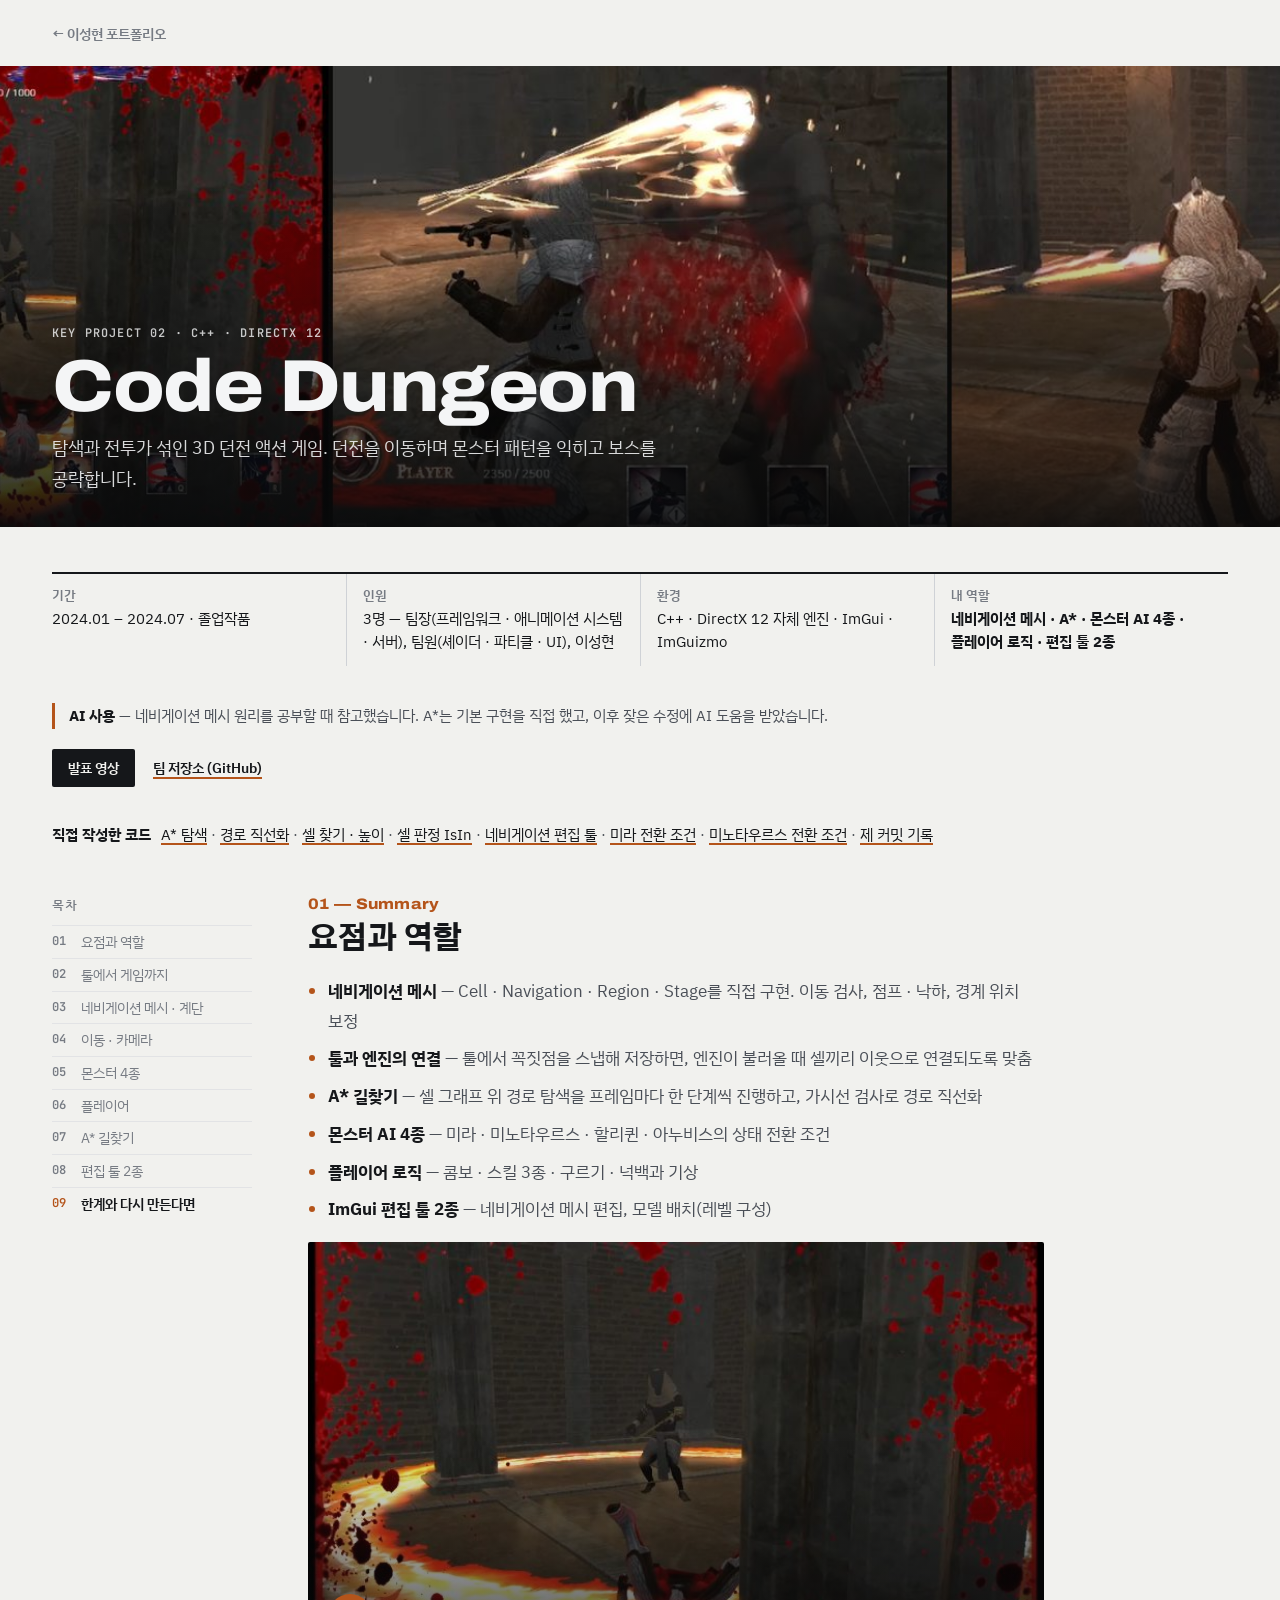
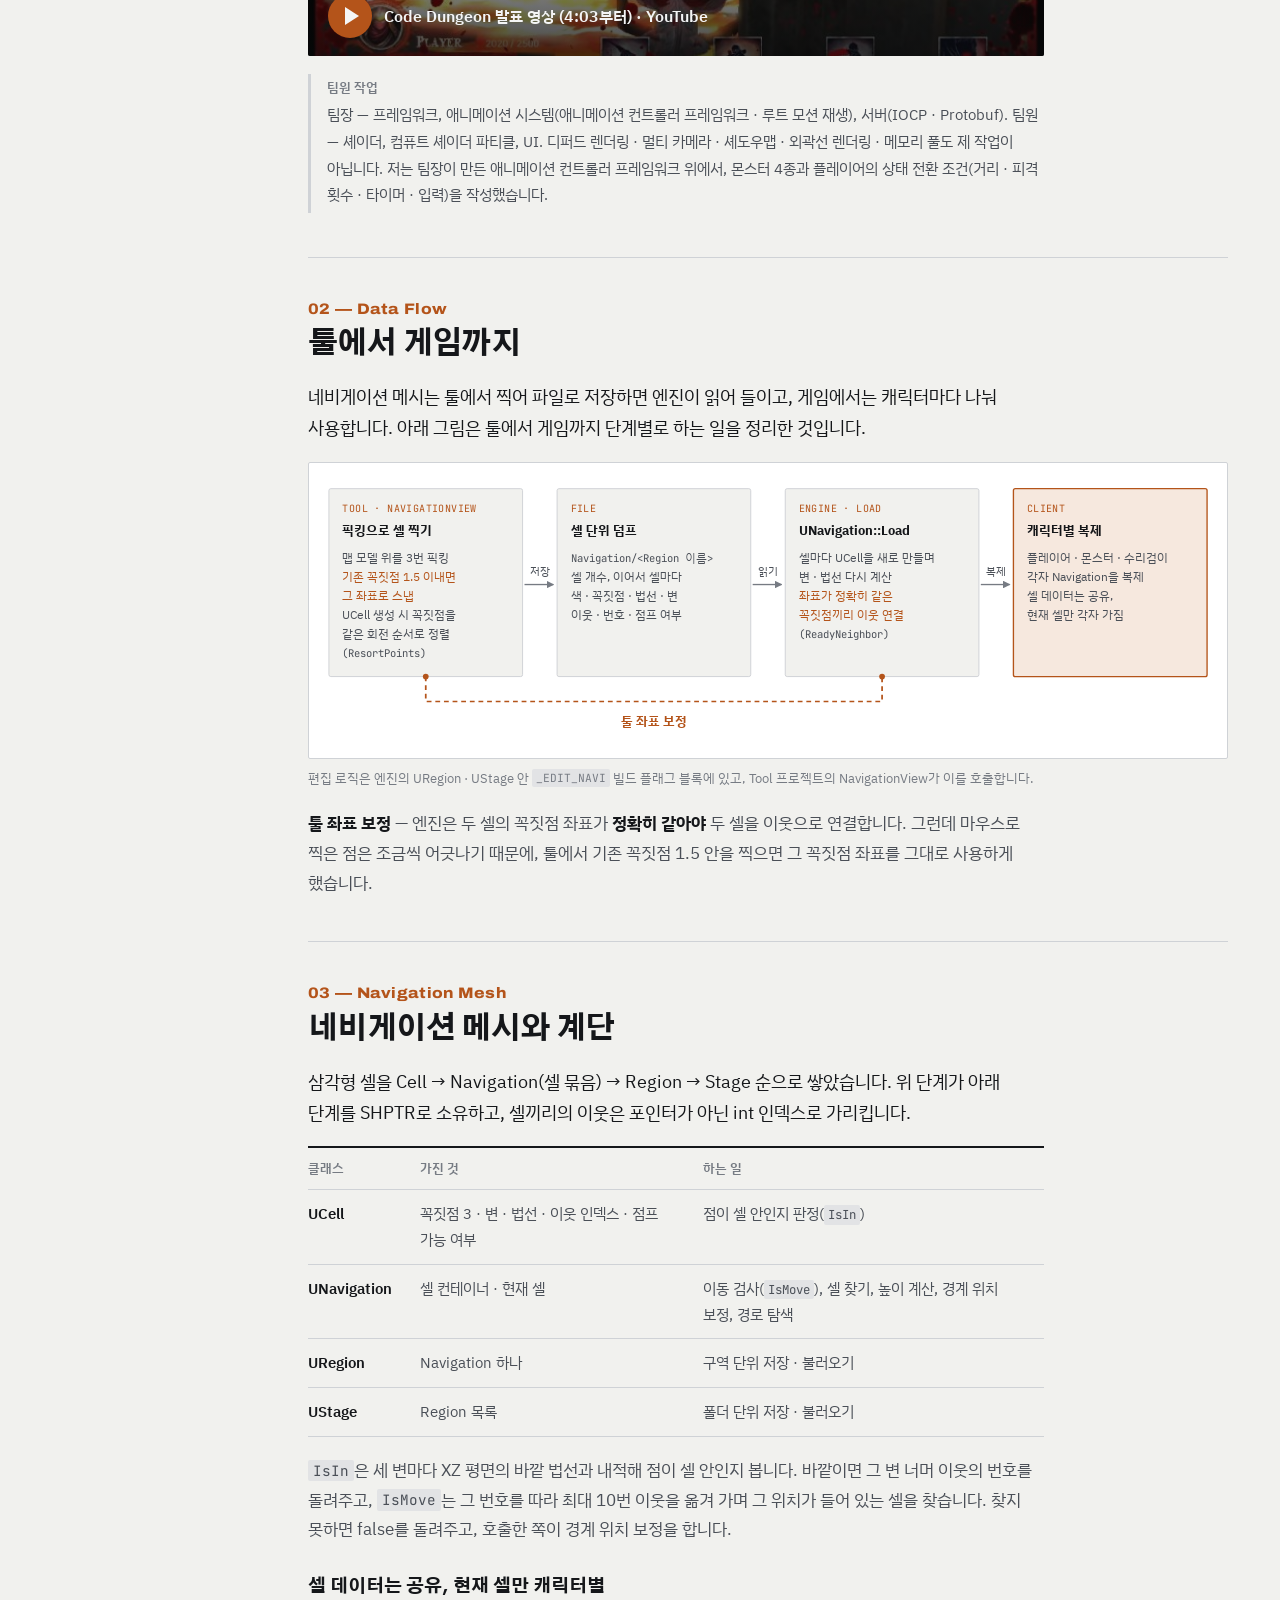
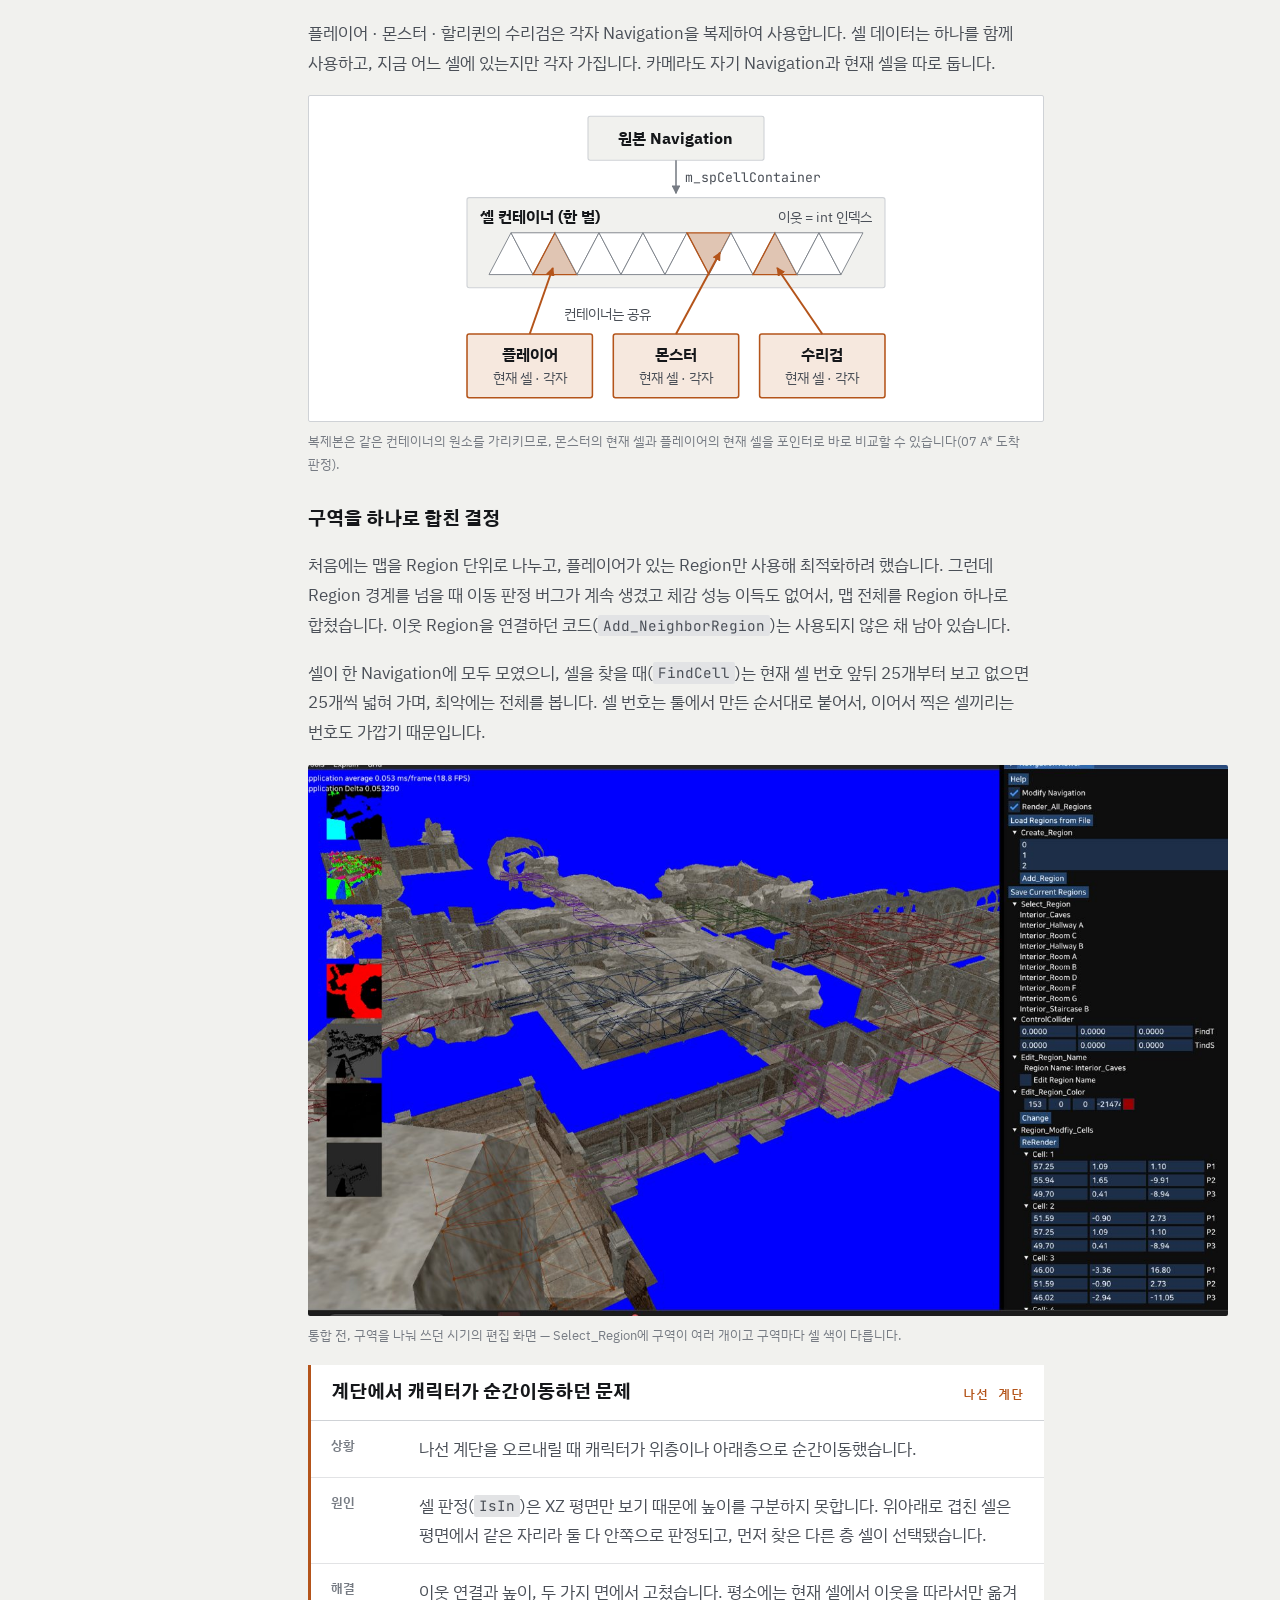
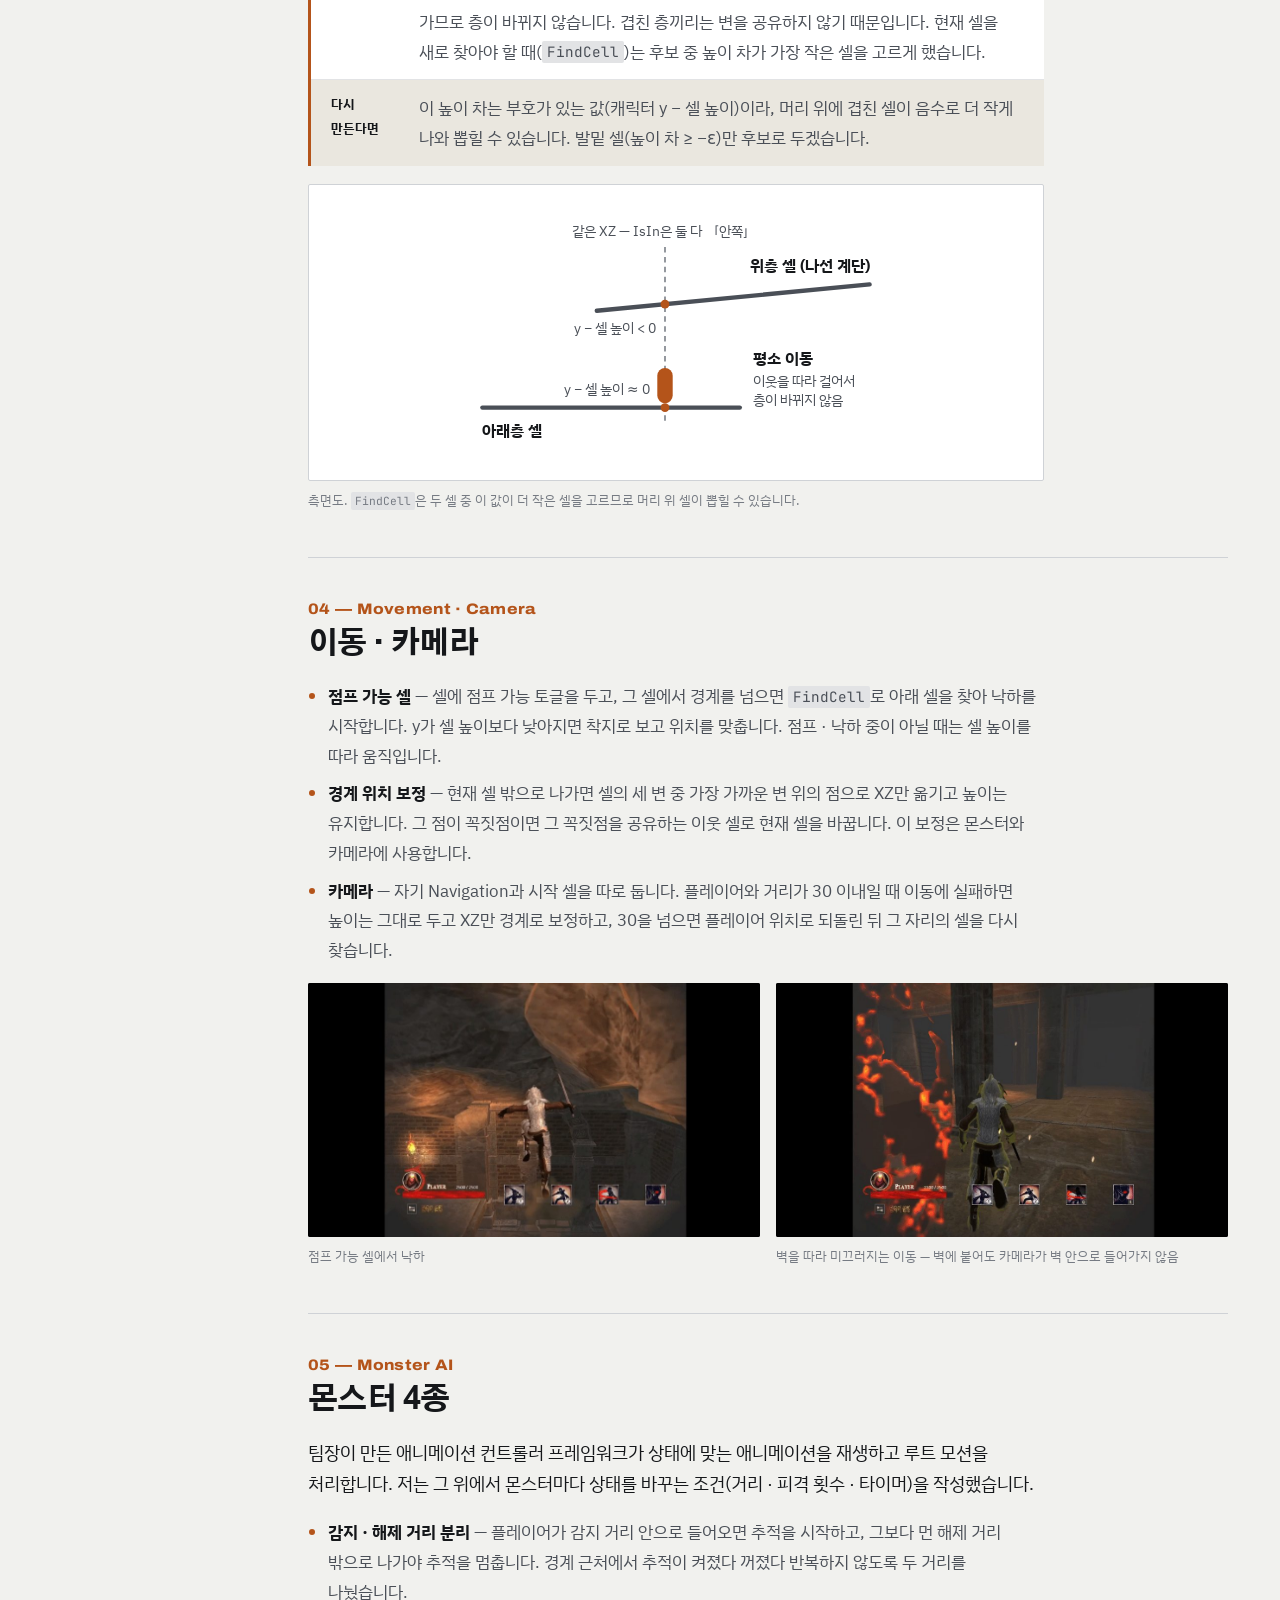
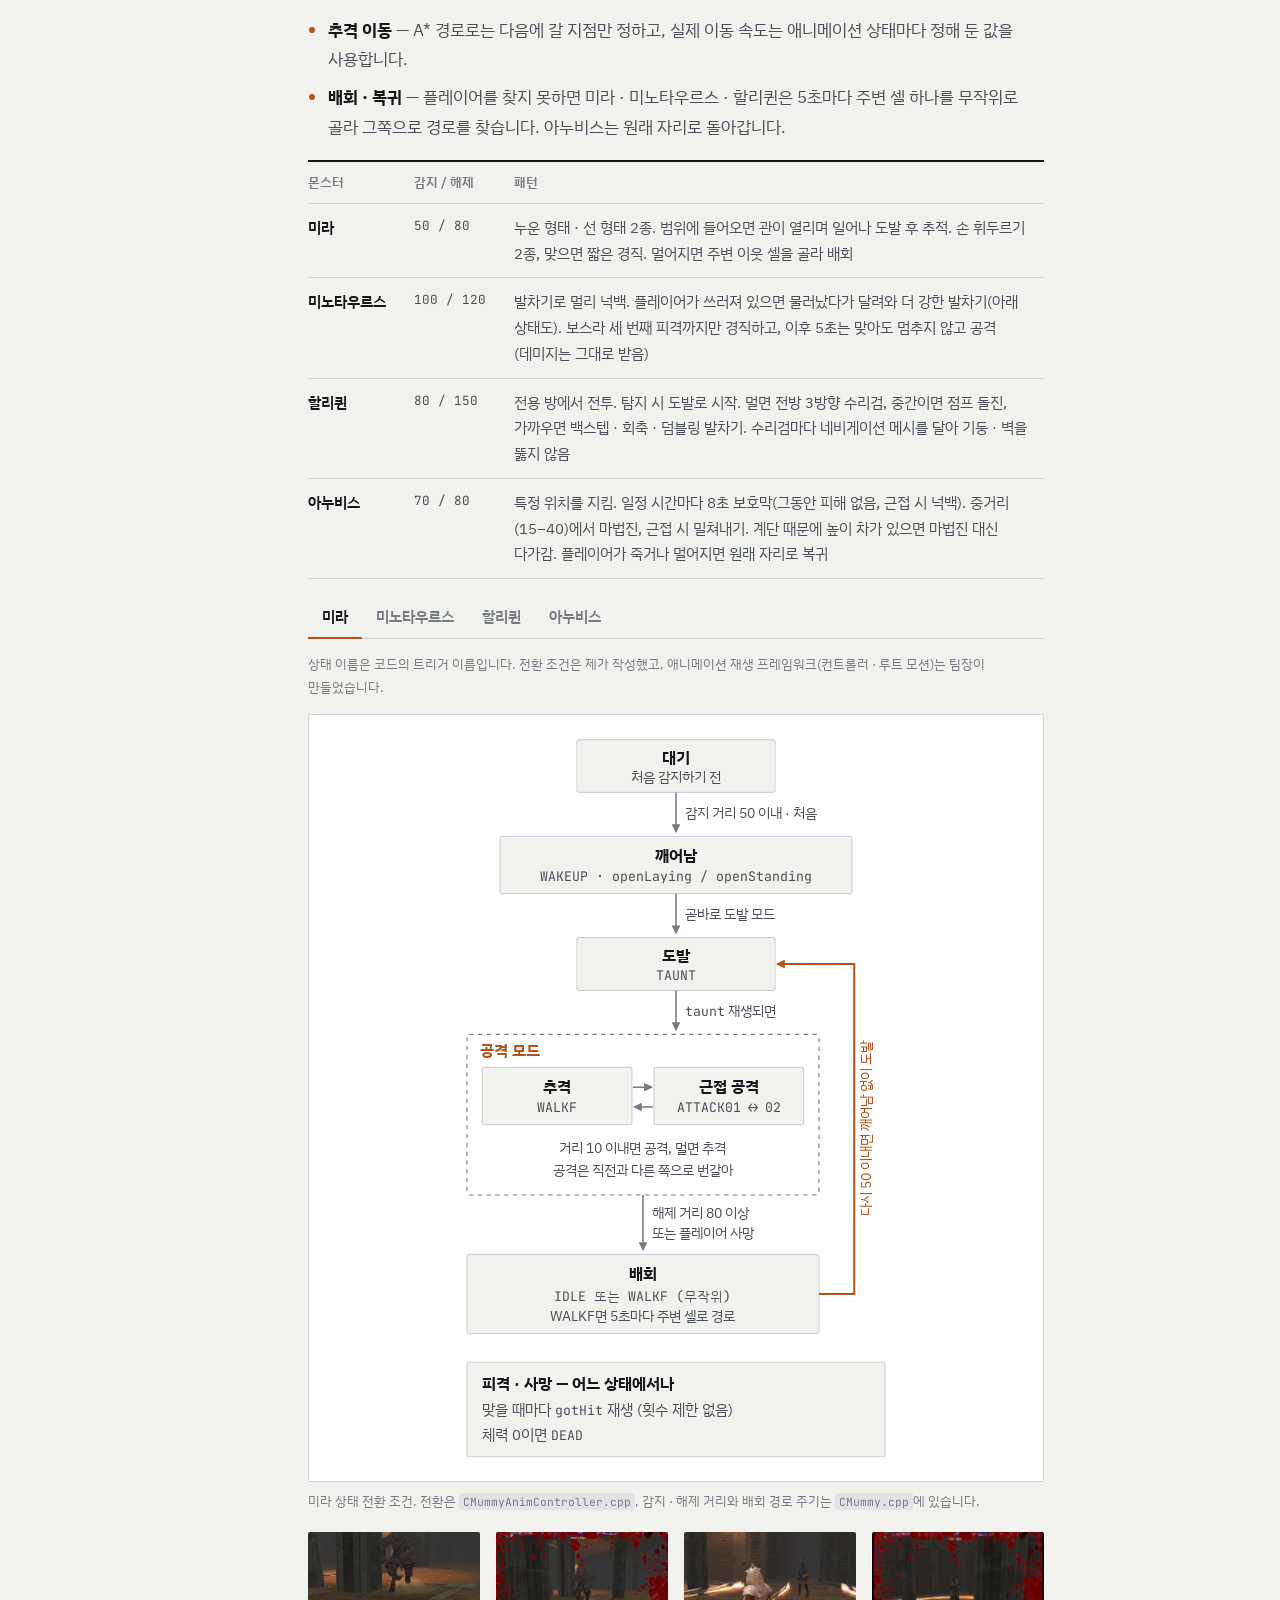
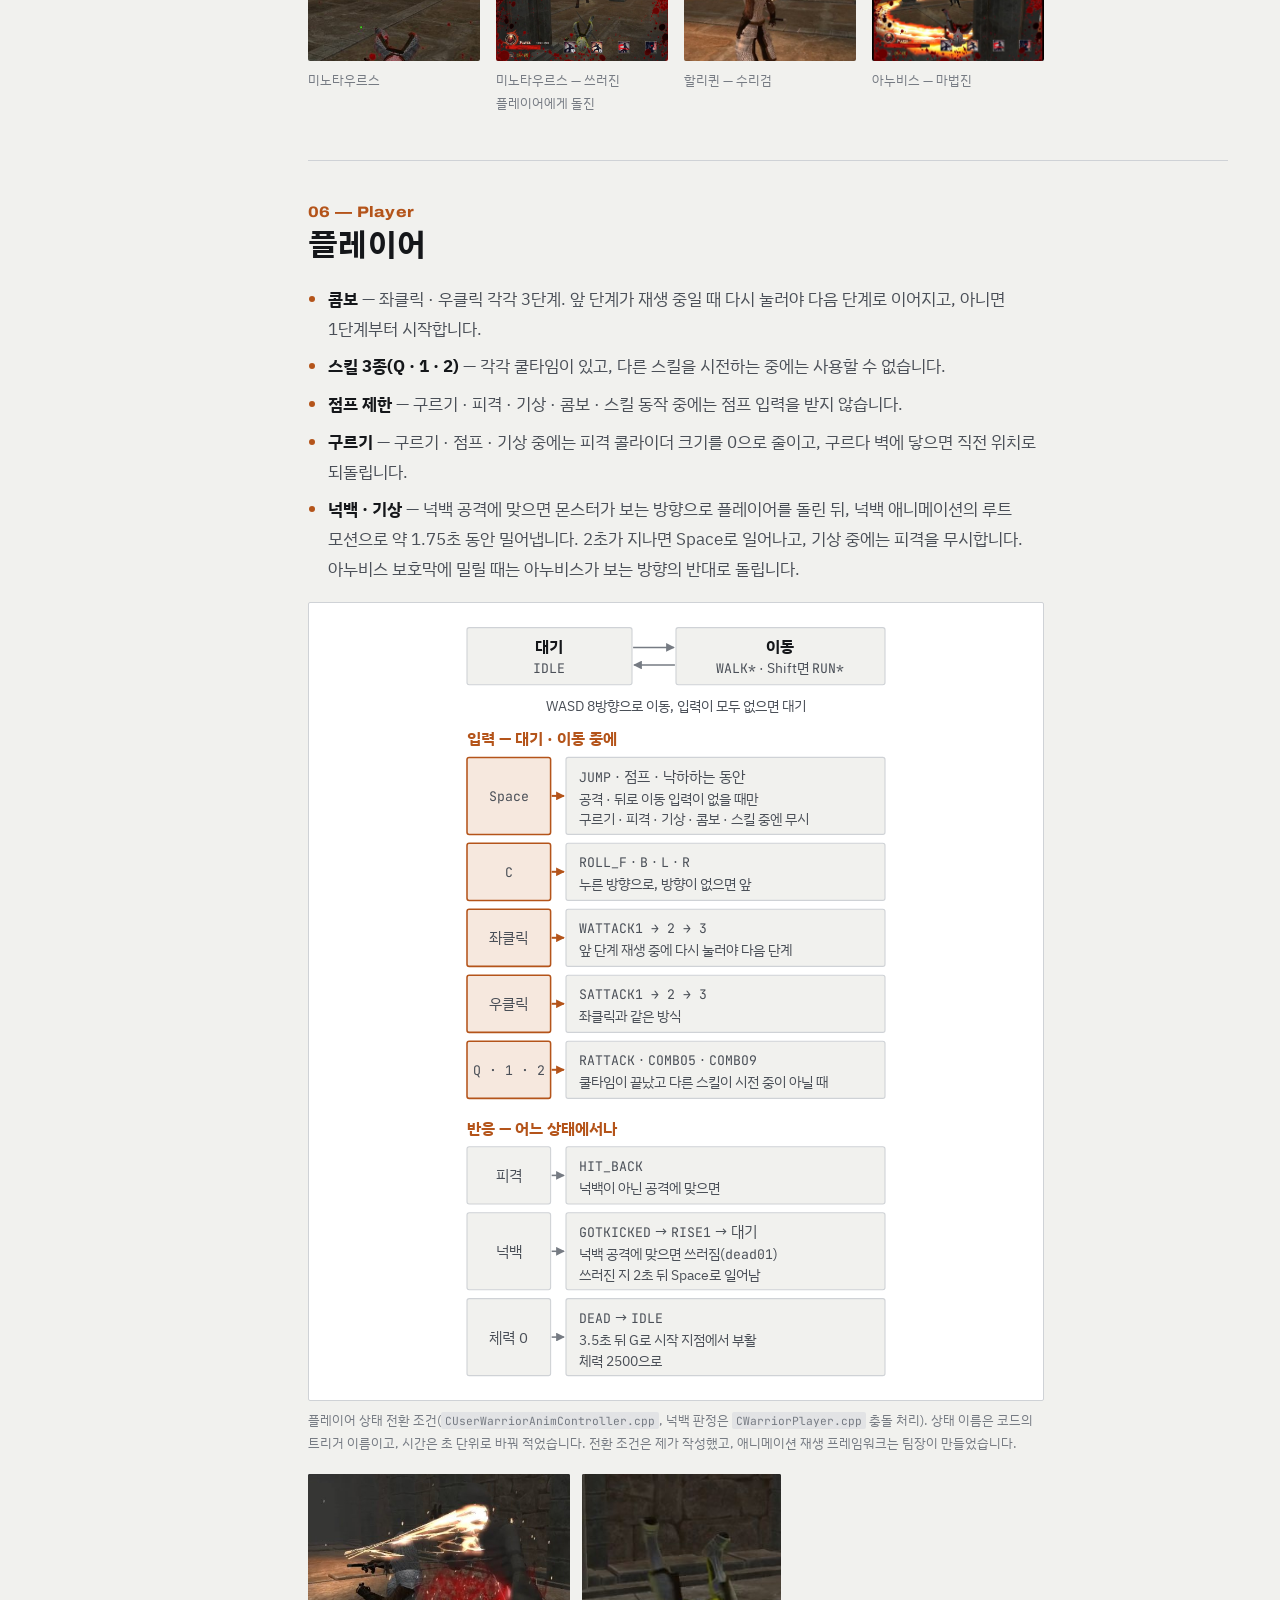
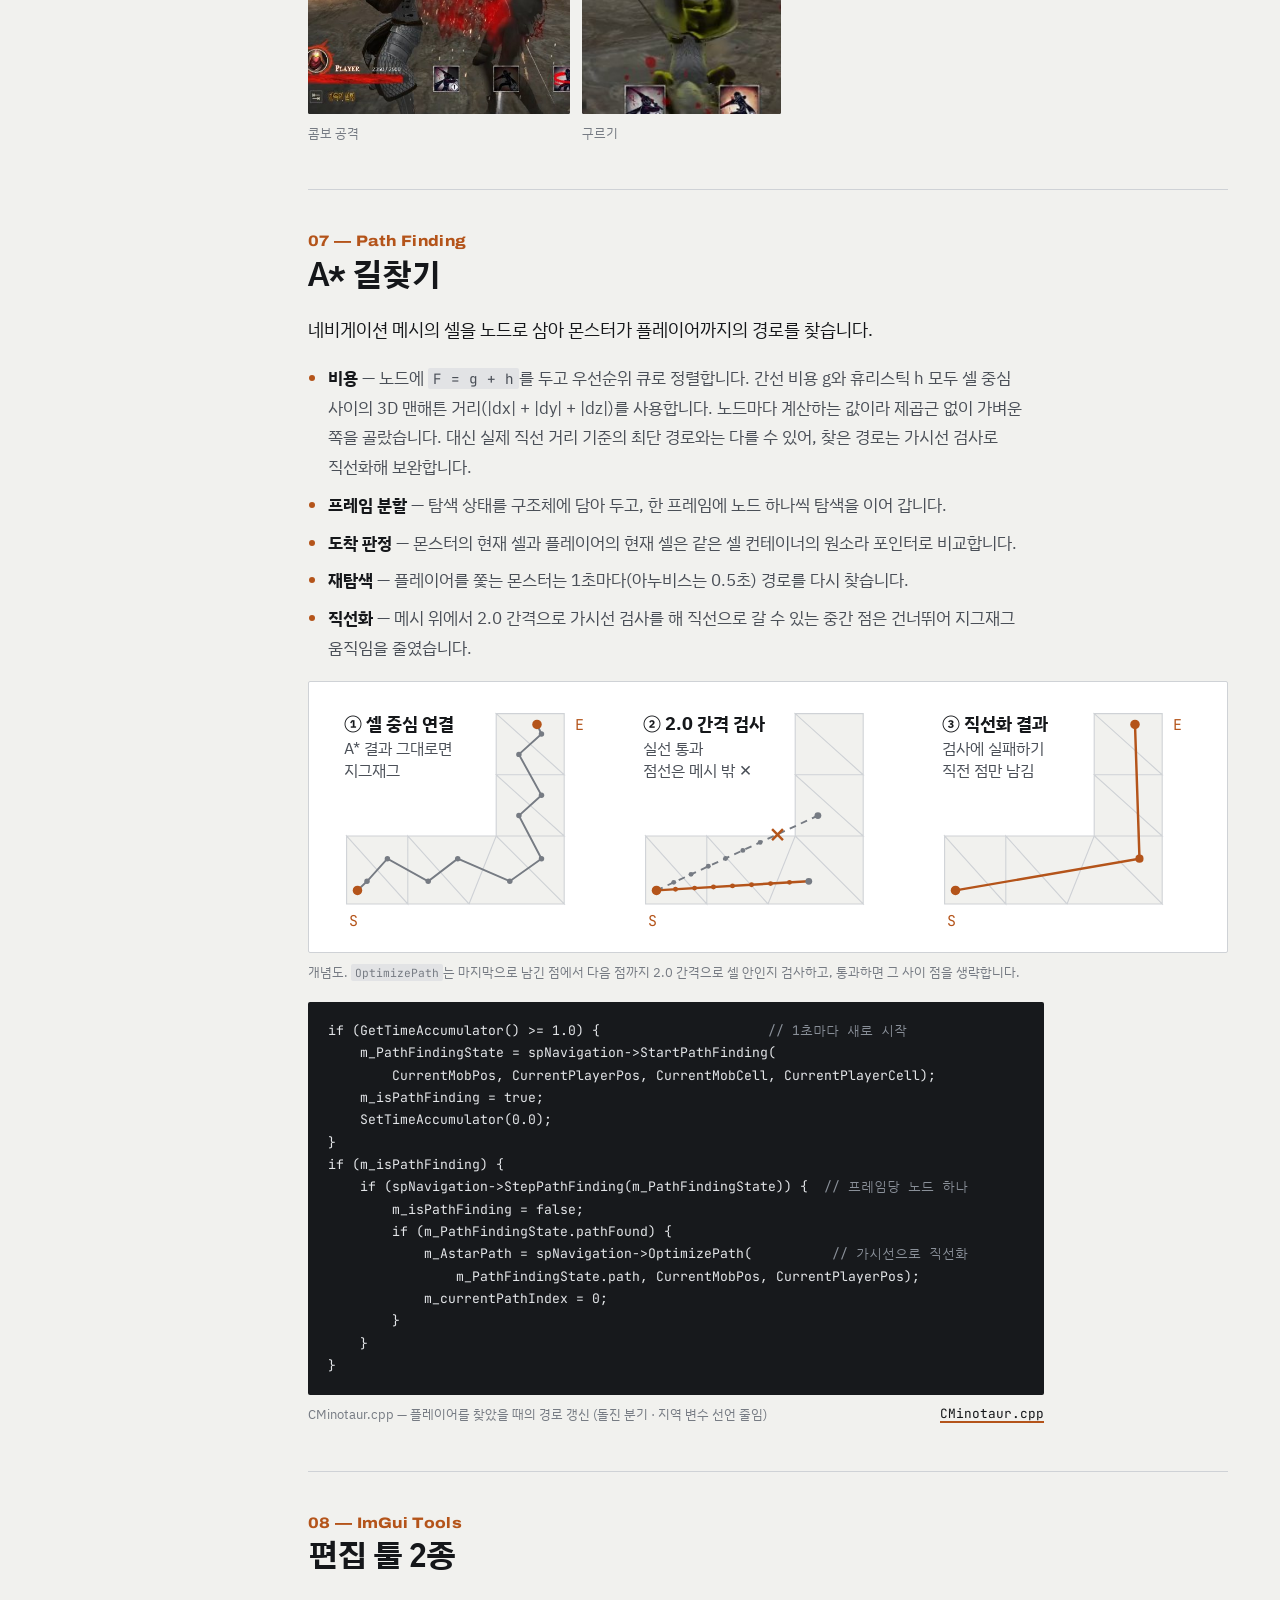
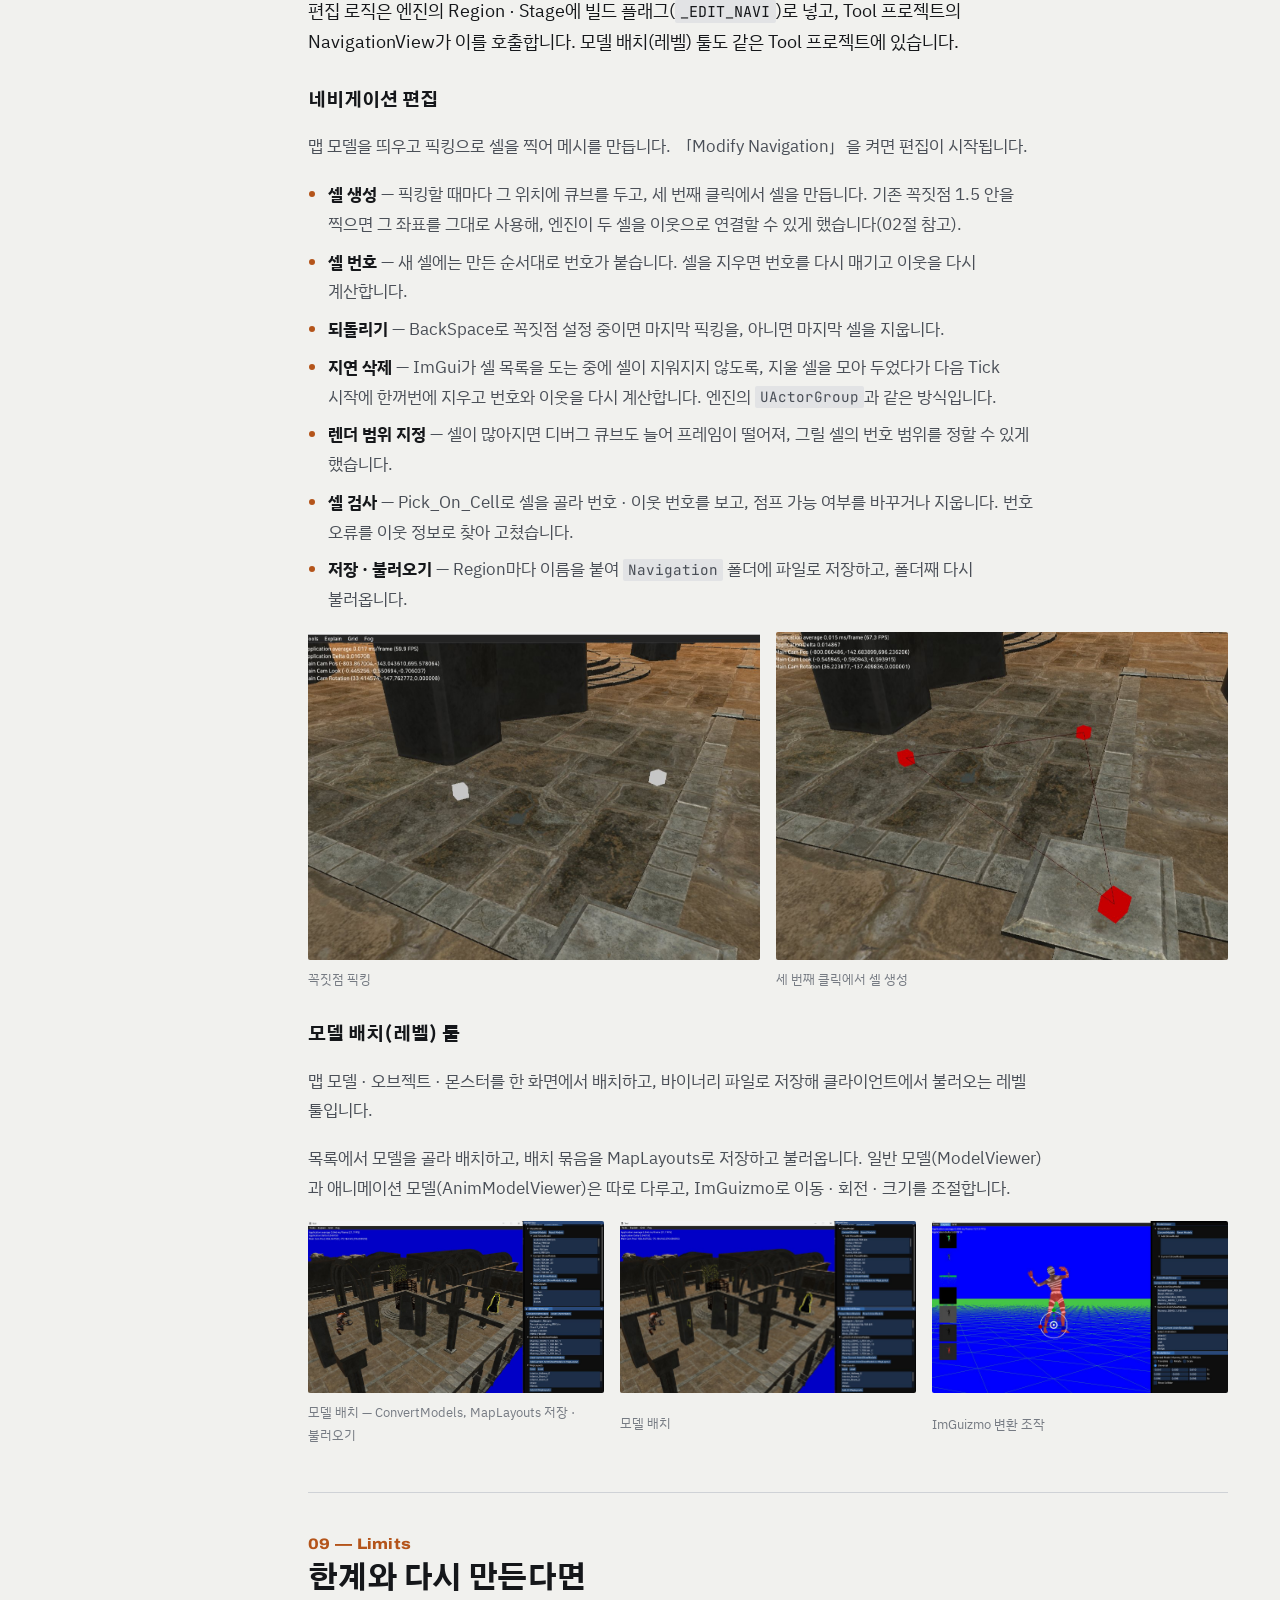
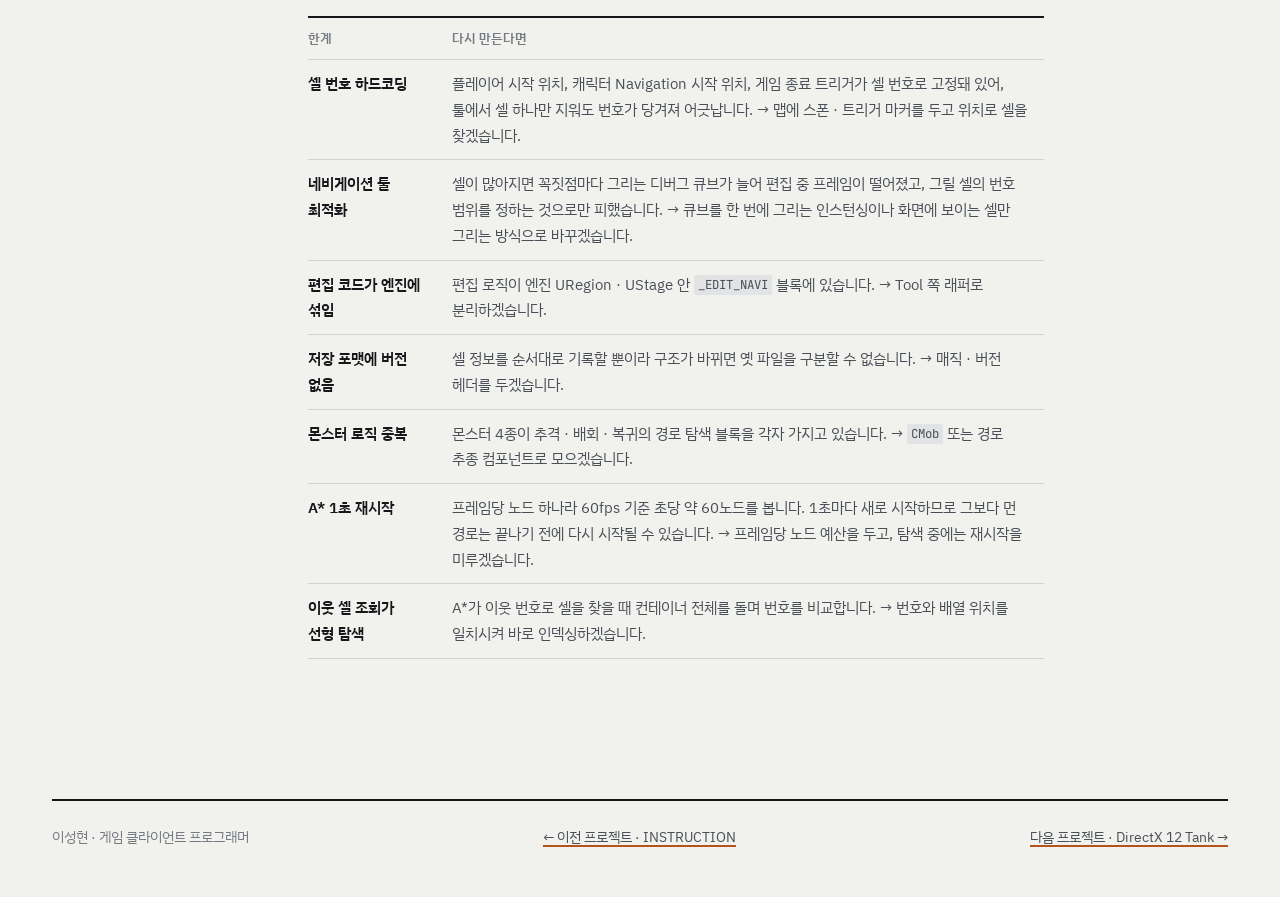
==== commit 85d747b8: "3차 검토 반영: AI 활용 요약 상자, AI 오류 사례 정리, 사실·표기 정정, 맨해튼 근거 교체, 경비실 중복 사진 삭제, 테스트 사진 자르기, 화면 다듬기 Co-Authore" ====
--- a/projects/code-dungeon.html
+++ b/projects/code-dungeon.html
@@ -8,8 +8,8 @@
 <link rel="preconnect" href="https://fonts.googleapis.com">
 <link rel="preconnect" href="https://fonts.gstatic.com" crossorigin>
 <link rel="stylesheet" href="https://fonts.googleapis.com/css2?family=Archivo:wdth,wght@100..125,600..800&amp;family=Gothic+A1:wght@700;800&amp;family=IBM+Plex+Sans+KR:wght@400;600;700&amp;family=JetBrains+Mono:wght@400;600&amp;family=Nanum+Gothic+Coding&amp;display=swap">
-<link rel="stylesheet" href="../assets/css/site.css?v=20261023e">
-<link rel="stylesheet" href="../assets/css/cd-extra.css?v=20261023e">
+<link rel="stylesheet" href="../assets/css/site.css?v=20261023f">
+<link rel="stylesheet" href="../assets/css/cd-extra.css?v=20261023f">
 </head>
 <body data-project="code-dungeon">
 <div class="wrap topbar"><a class="back" href="../index.html">← 이성현 포트폴리오</a></div>
@@ -688,7 +688,7 @@
       <h2><span class="num">07 — Path Finding</span>A* 길찾기</h2>
       <p class="lead">네비게이션 메시의 셀을 노드로 삼아 몬스터가 플레이어까지의 경로를 찾습니다.</p>
       <ul>
-        <li><b>비용</b> — 노드에 <code>F = g + h</code>를 두고 우선순위 큐로 정렬합니다. 간선 비용 g와 휴리스틱 h 모두 셀 중심 사이의 3D 맨해튼 거리(|dx| + |dy| + |dz|)를 사용합니다. 맵이 실내 던전이라 기둥 같은 장애물이 많아, 이 거리가 더 유리하다고 판단했습니다.</li>
+        <li><b>비용</b> — 노드에 <code>F = g + h</code>를 두고 우선순위 큐로 정렬합니다. 간선 비용 g와 휴리스틱 h 모두 셀 중심 사이의 3D 맨해튼 거리(|dx| + |dy| + |dz|)를 사용합니다. 노드마다 계산하는 값이라 제곱근 없이 가벼운 쪽을 골랐습니다. 대신 실제 직선 거리 기준의 최단 경로와는 다를 수 있어, 찾은 경로는 가시선 검사로 직선화해 보완합니다.</li>
         <li><b>프레임 분할</b> — 탐색 상태를 구조체에 담아 두고, 한 프레임에 노드 하나씩 탐색을 이어 갑니다.</li>
         <li><b>도착 판정</b> — 몬스터의 현재 셀과 플레이어의 현재 셀은 같은 셀 컨테이너의 원소라 포인터로 비교합니다.</li>
         <li><b>재탐색</b> — 플레이어를 쫓는 몬스터는 1초마다(아누비스는 0.5초) 경로를 다시 찾습니다.</li>
@@ -805,9 +805,10 @@
 <footer class="foot">
   <span>이성현 · 게임 클라이언트 프로그래머</span>
   <a class="no-print" href="instruction.html">← 이전 프로젝트 · INSTRUCTION</a>
+  <a class="no-print" href="dx12.html">다음 프로젝트 · DirectX 12 Tank →</a>
 </footer>
 </div>
-<script src="../assets/js/site.js?v=20261023e"></script>
+<script src="../assets/js/site.js?v=20261023f"></script>
 <script>
 // 몬스터 상태도 탭. 스크립트가 없으면 네 그림이 차례로 모두 보입니다.
 (function () {
--- a/assets/css/cd-extra.css
+++ b/assets/css/cd-extra.css
@@ -100,3 +100,10 @@
 .code-links { margin: 14px 0 0; font-size: .92rem; line-height: 1.9; color: var(--ink-2); }
 .code-links b { color: var(--ink); margin-right: 10px; }
 @media print { .code-links a::after { content: none; } }
+
+/* 몬스터 썸네일 비율 통일 */
+.figs-4 img { width: 100%; height: auto; aspect-ratio: 4 / 3; object-fit: cover; }
+/* 모바일 상단 띠 글자 가독성 */
+@media (max-width: 640px) {
+  .band-cd::after { background: linear-gradient(to top, rgba(8,9,10,.95) 0%, rgba(8,9,10,.7) 55%, rgba(8,9,10,.25) 100%); }
+}
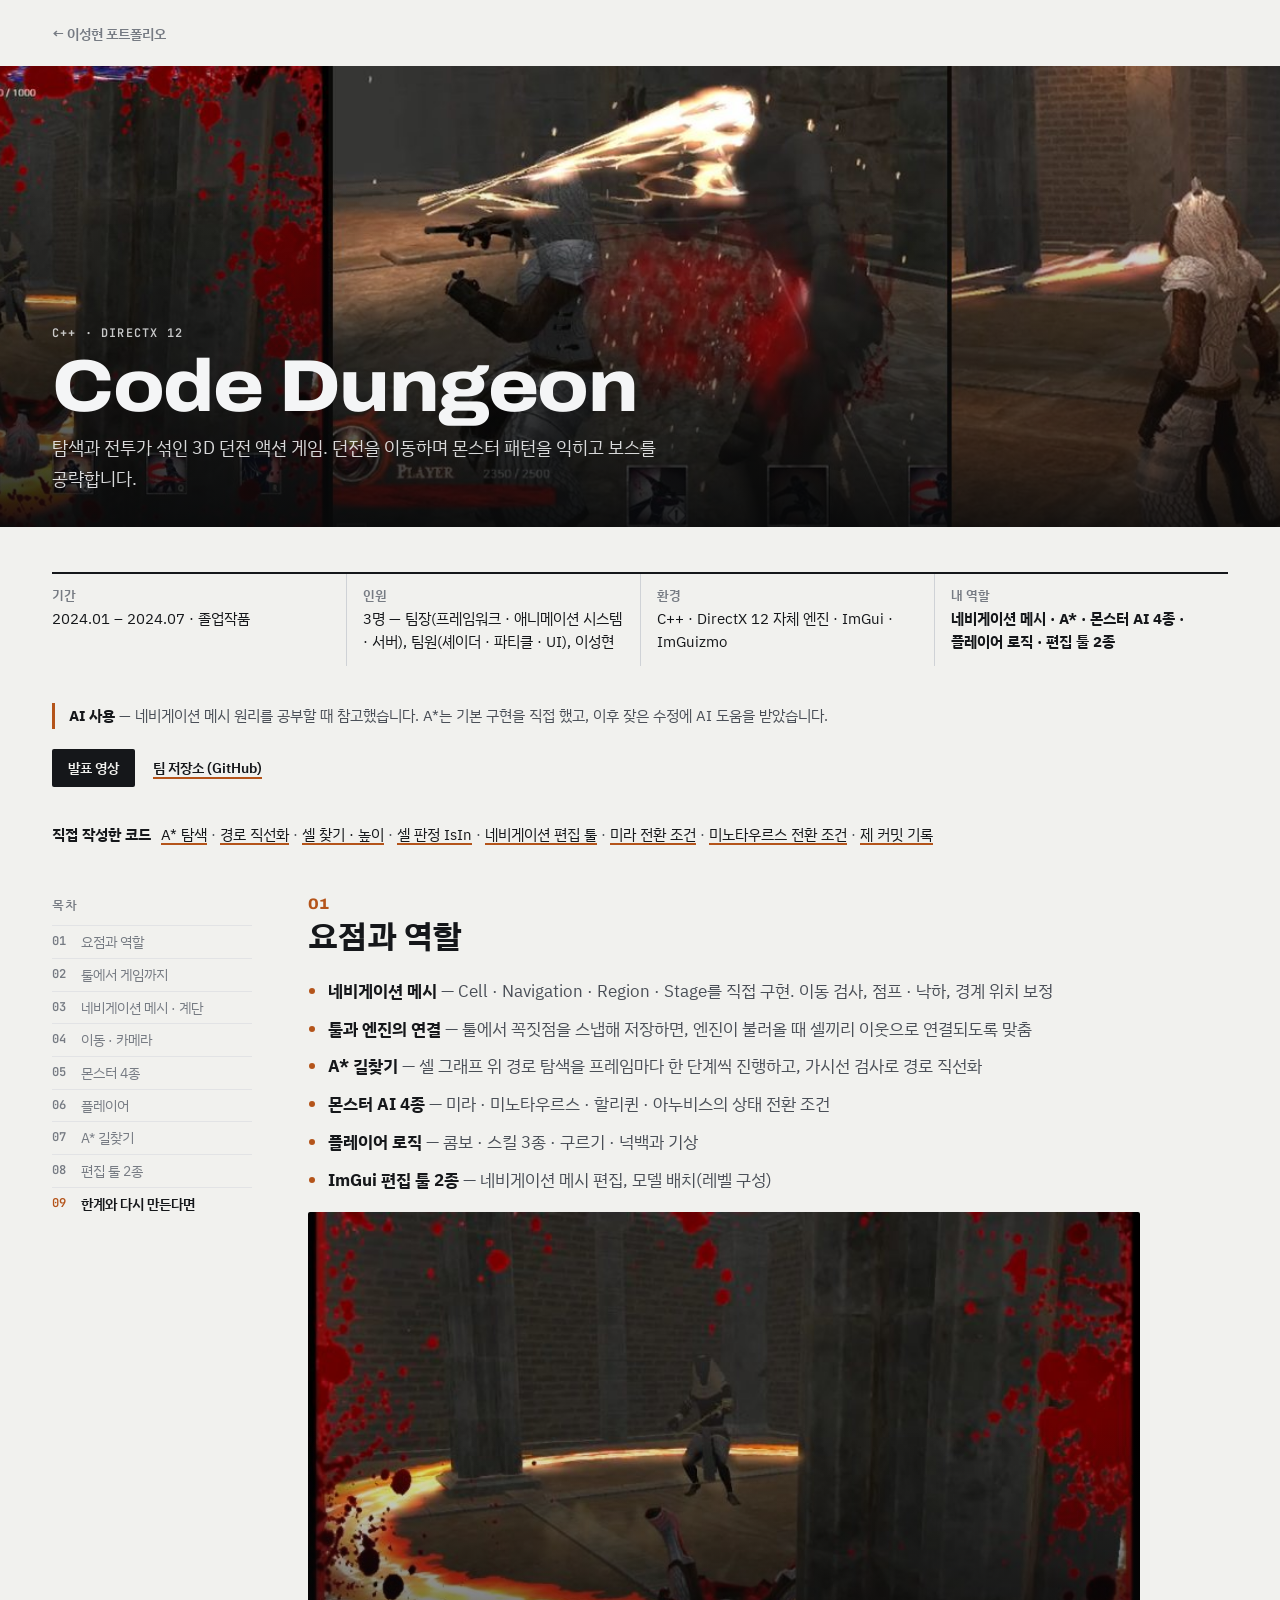
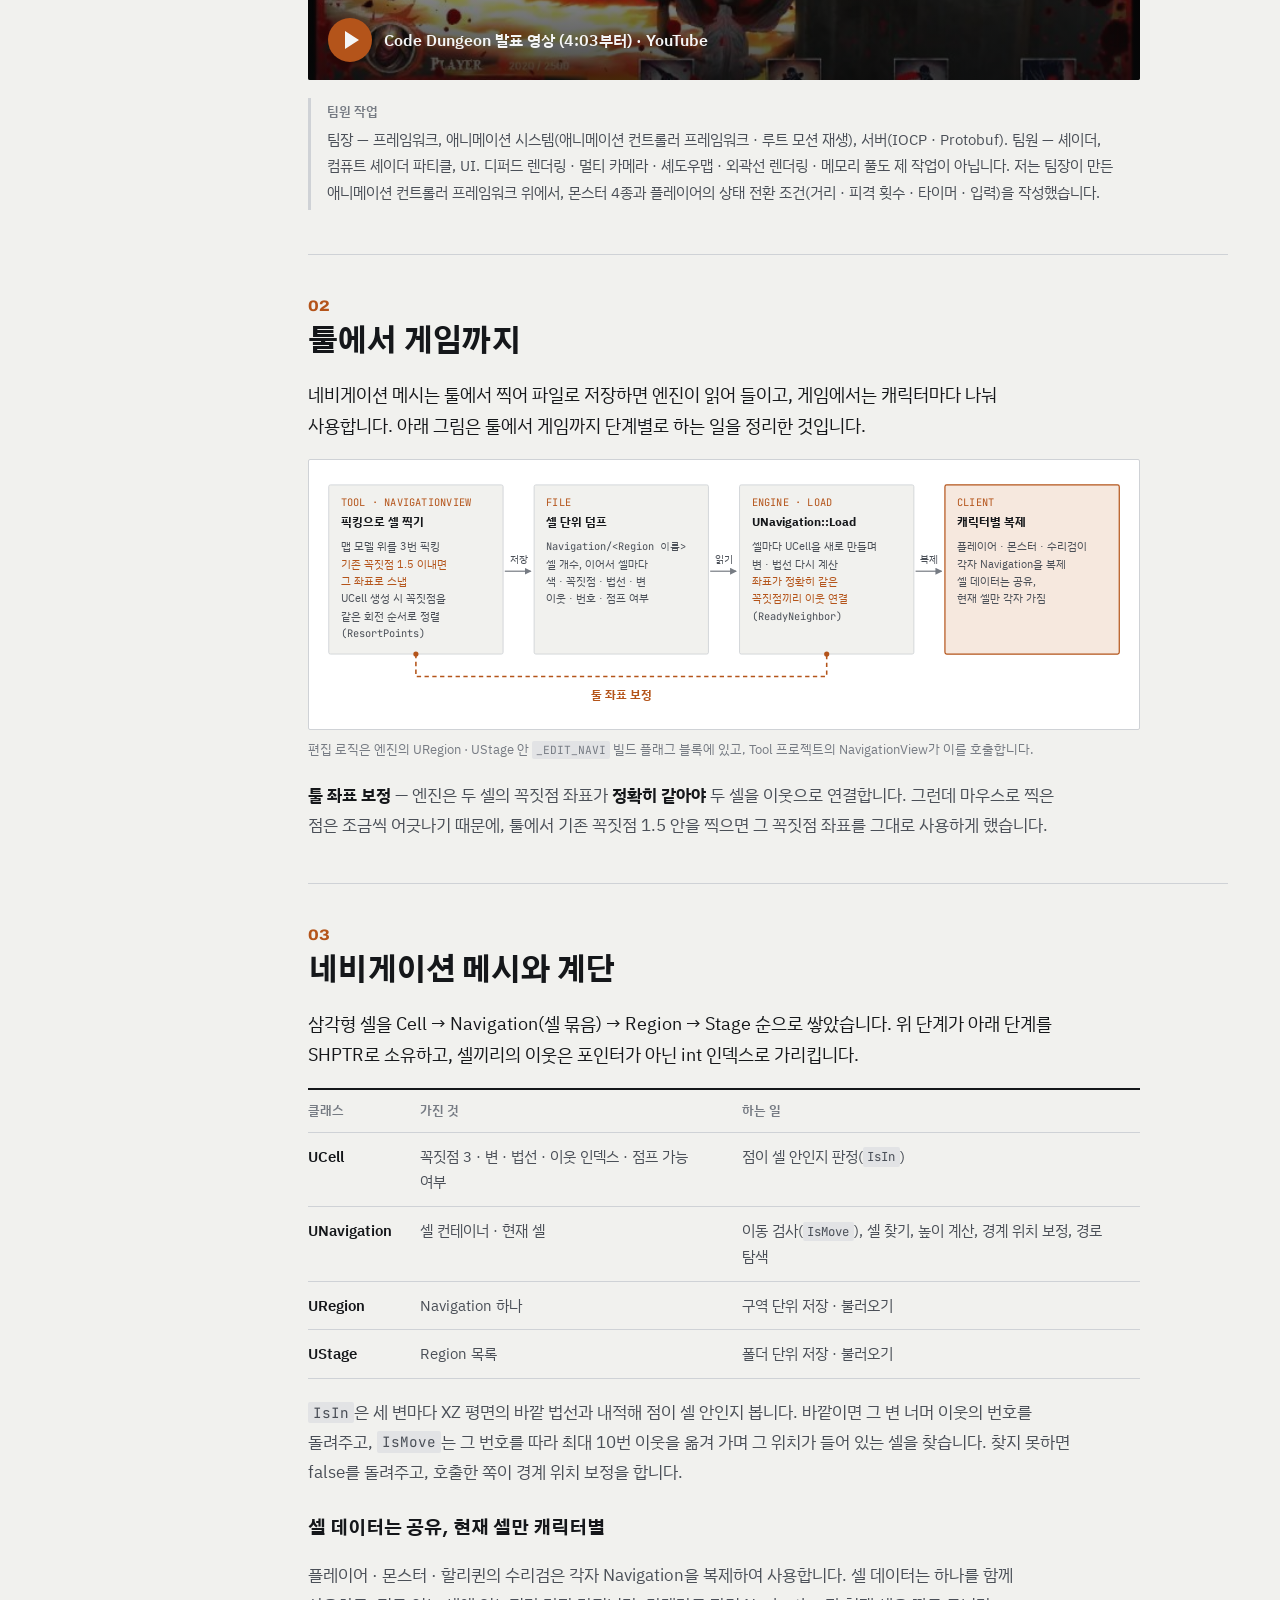
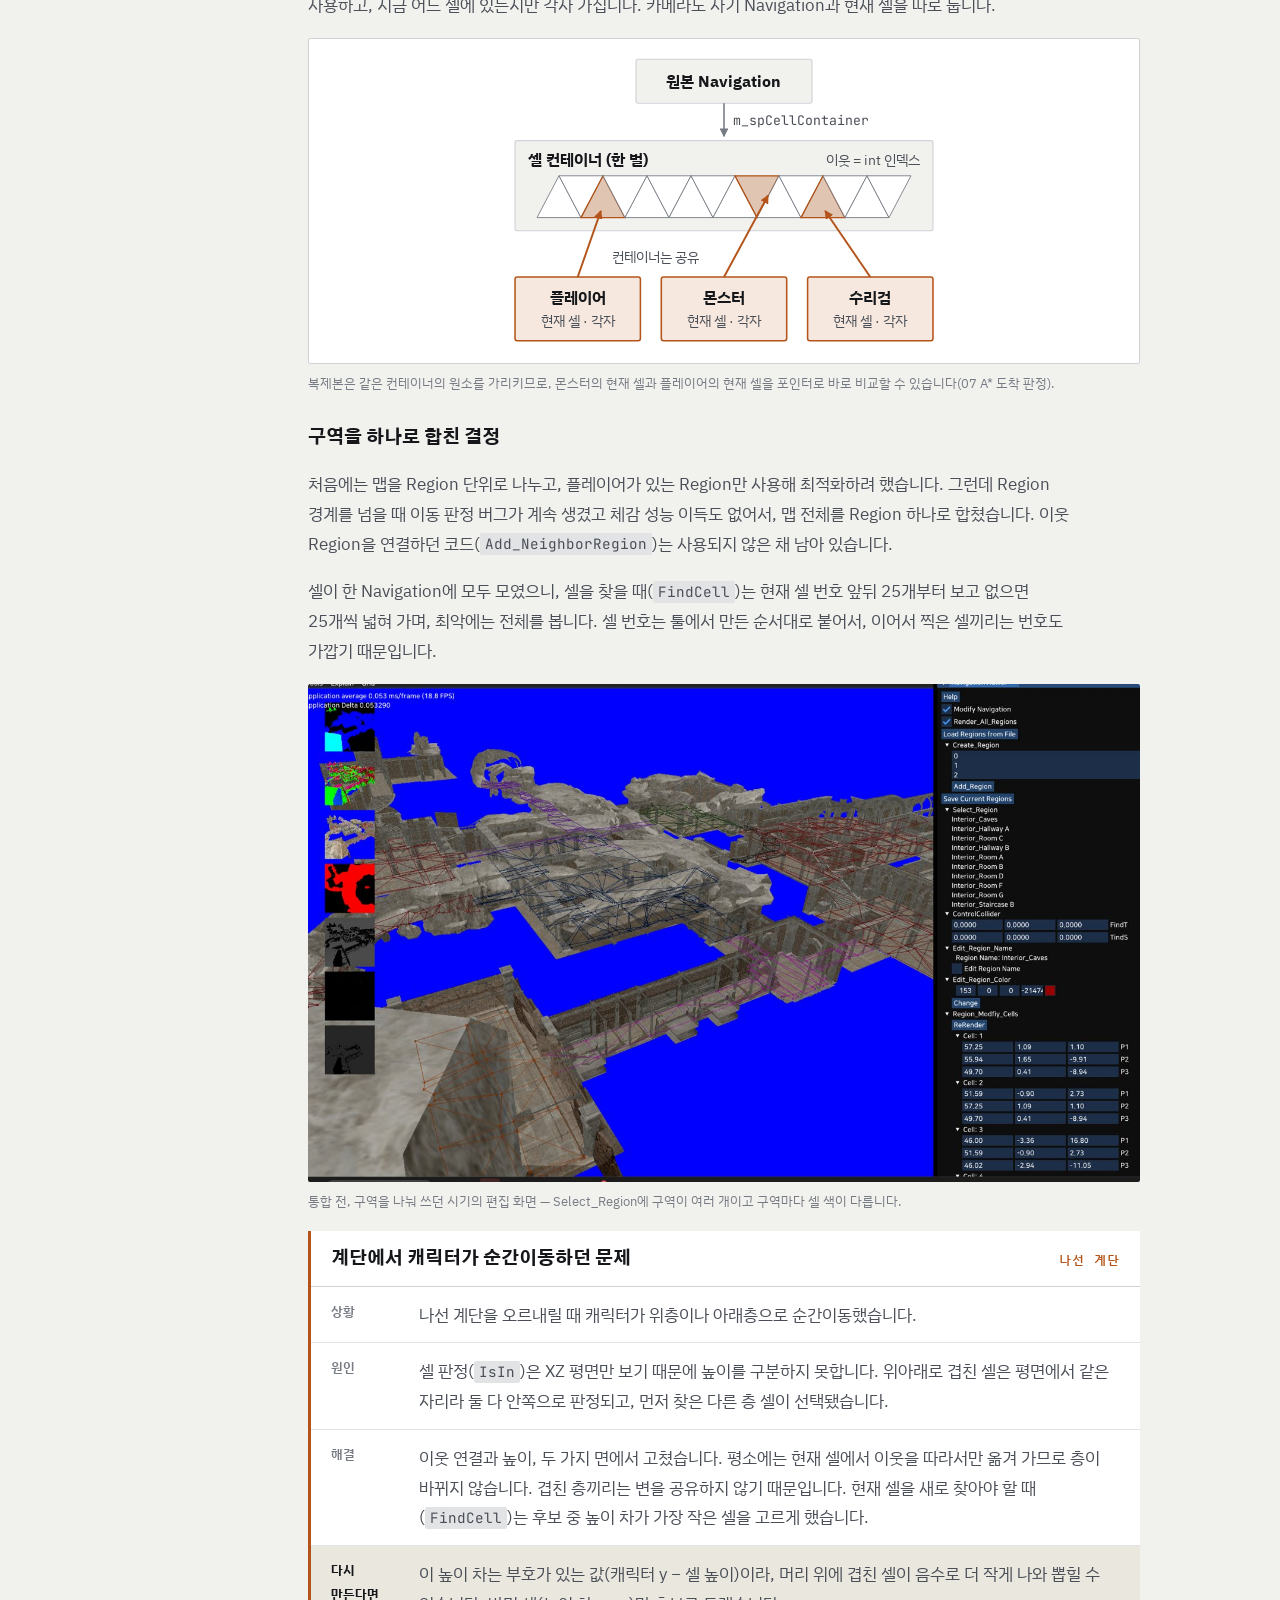
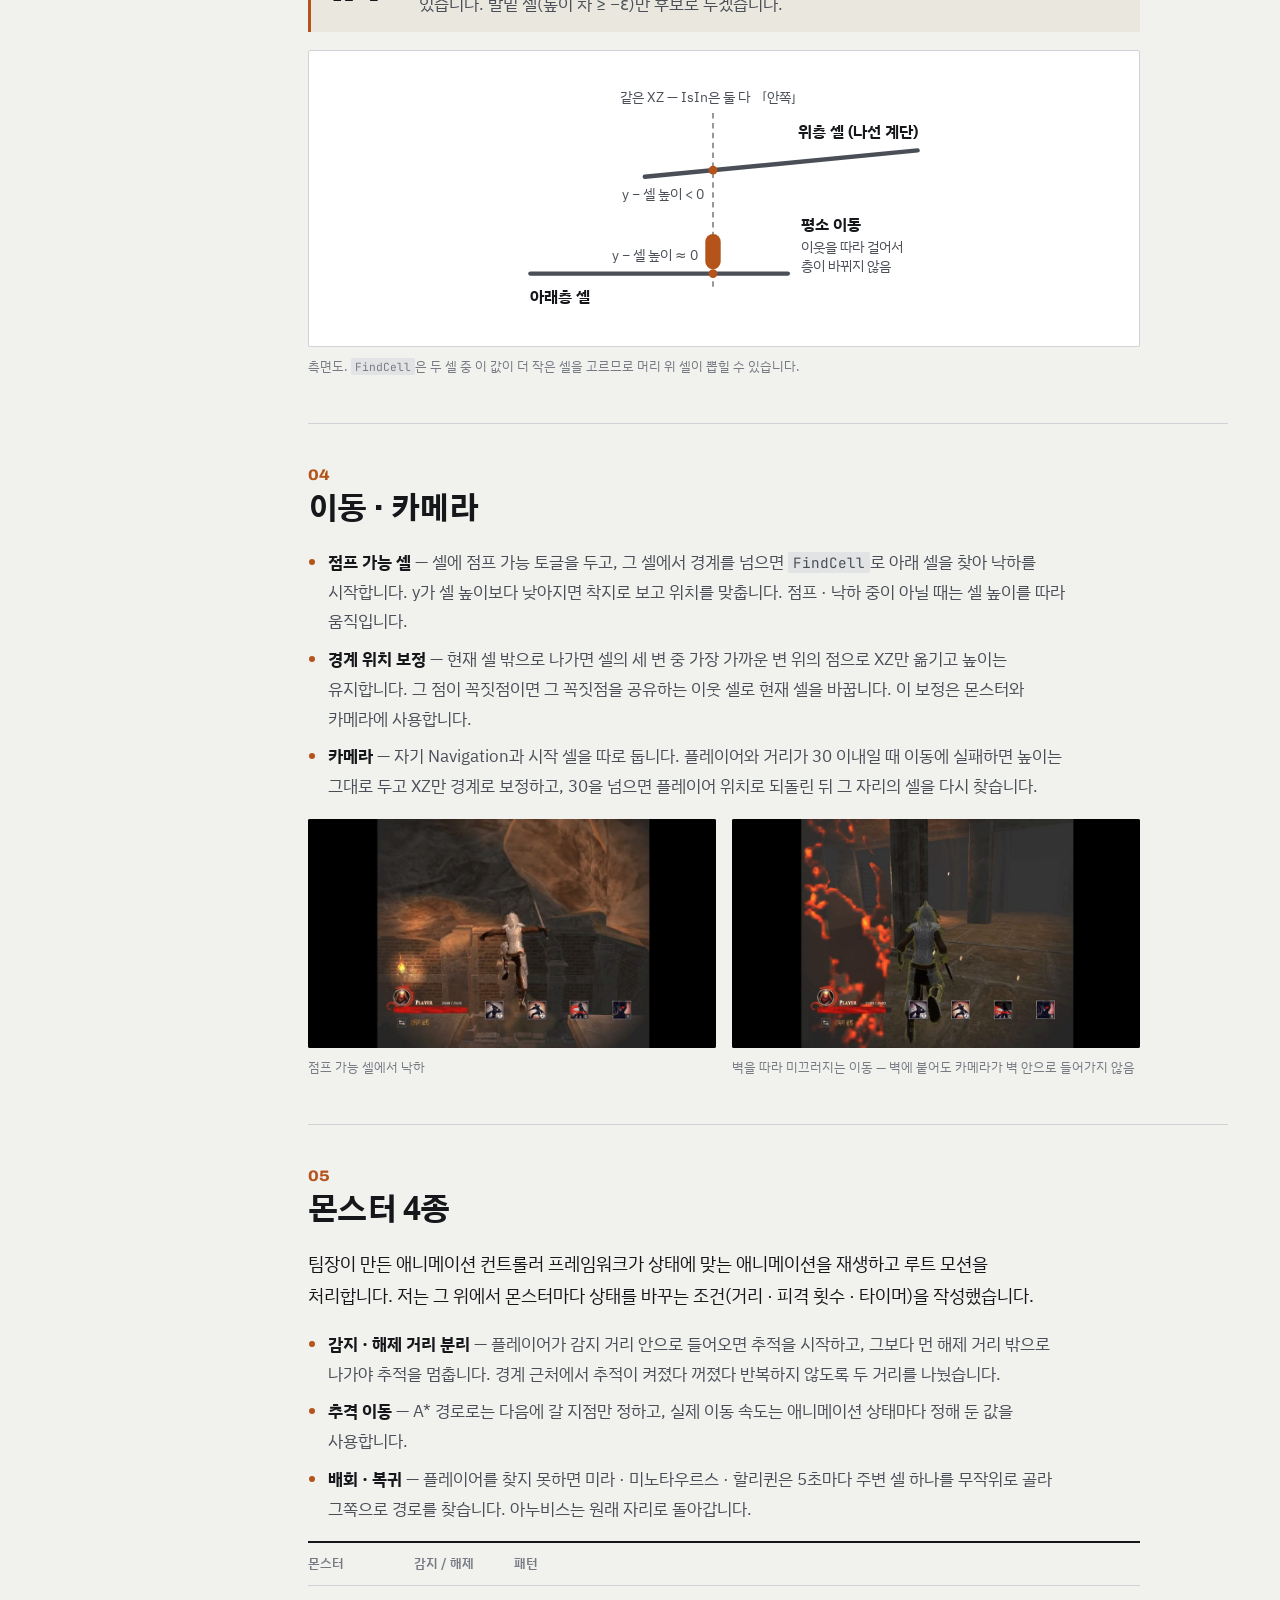
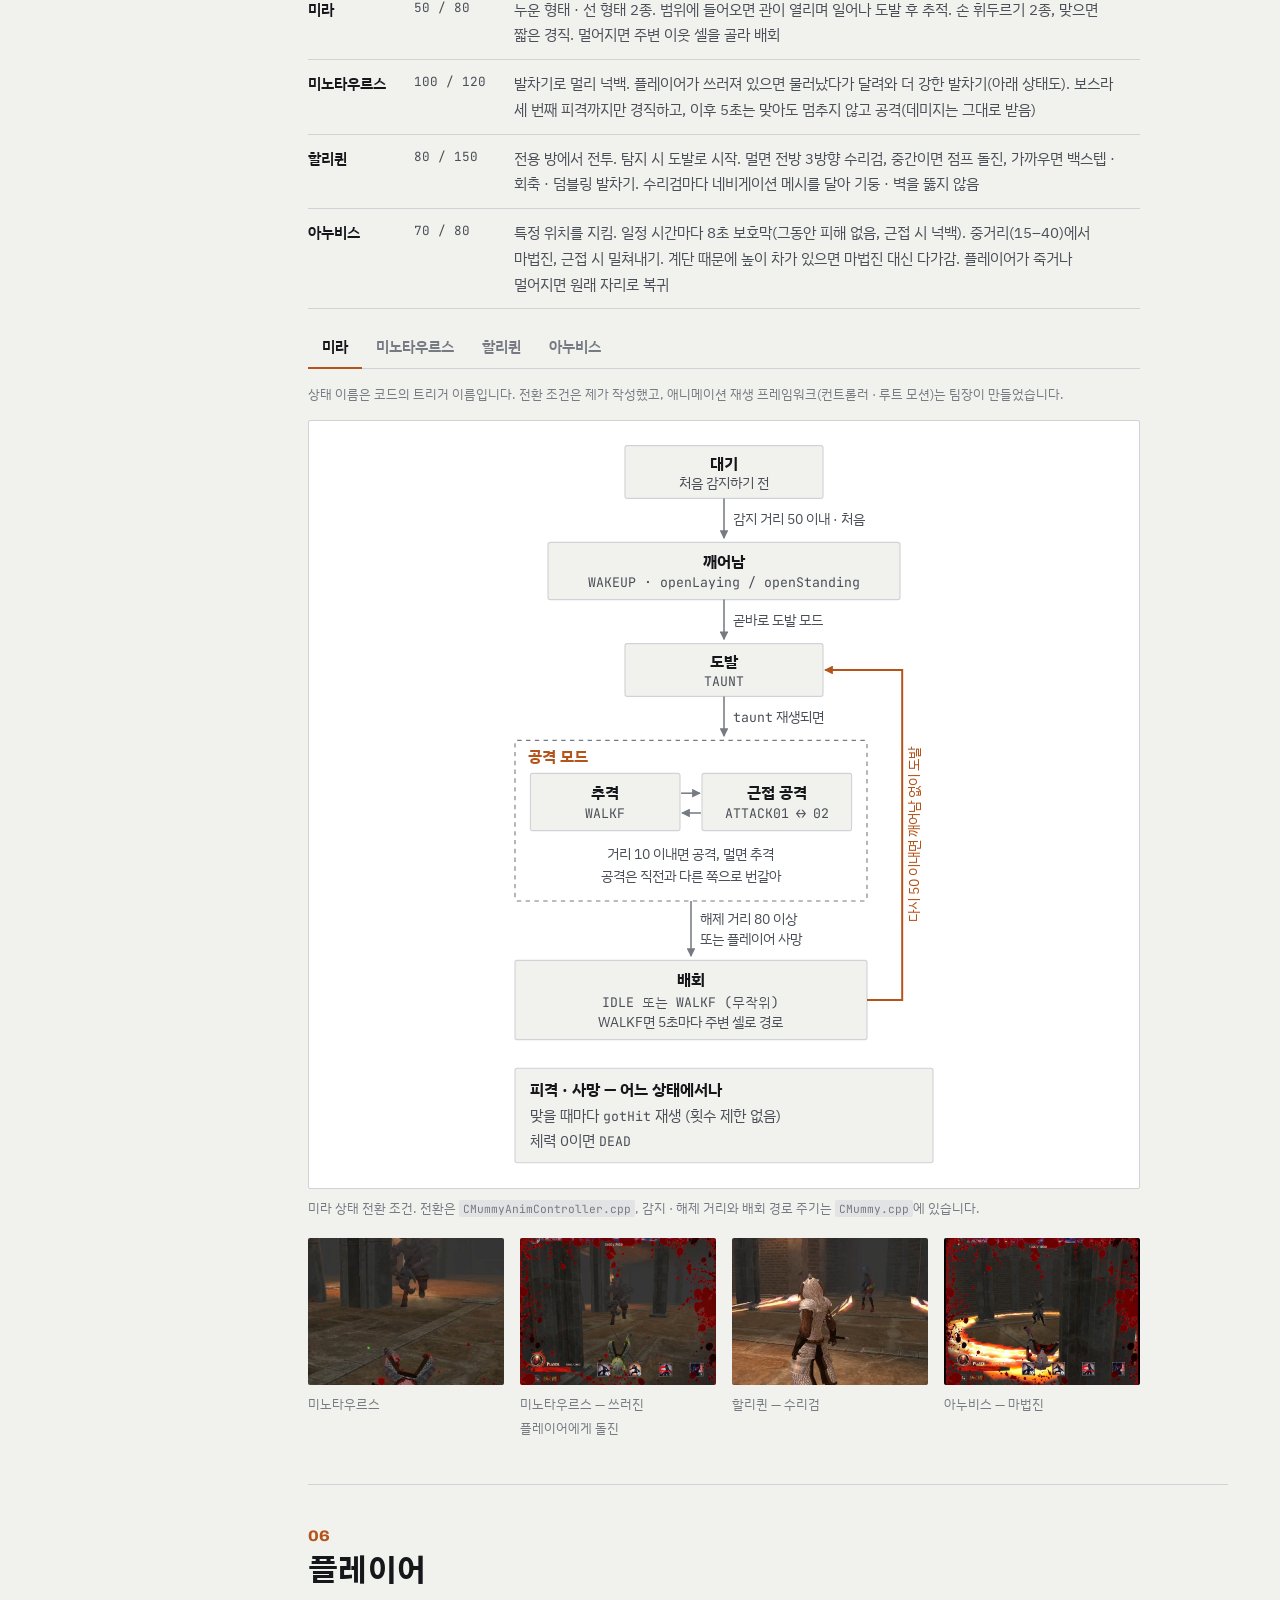
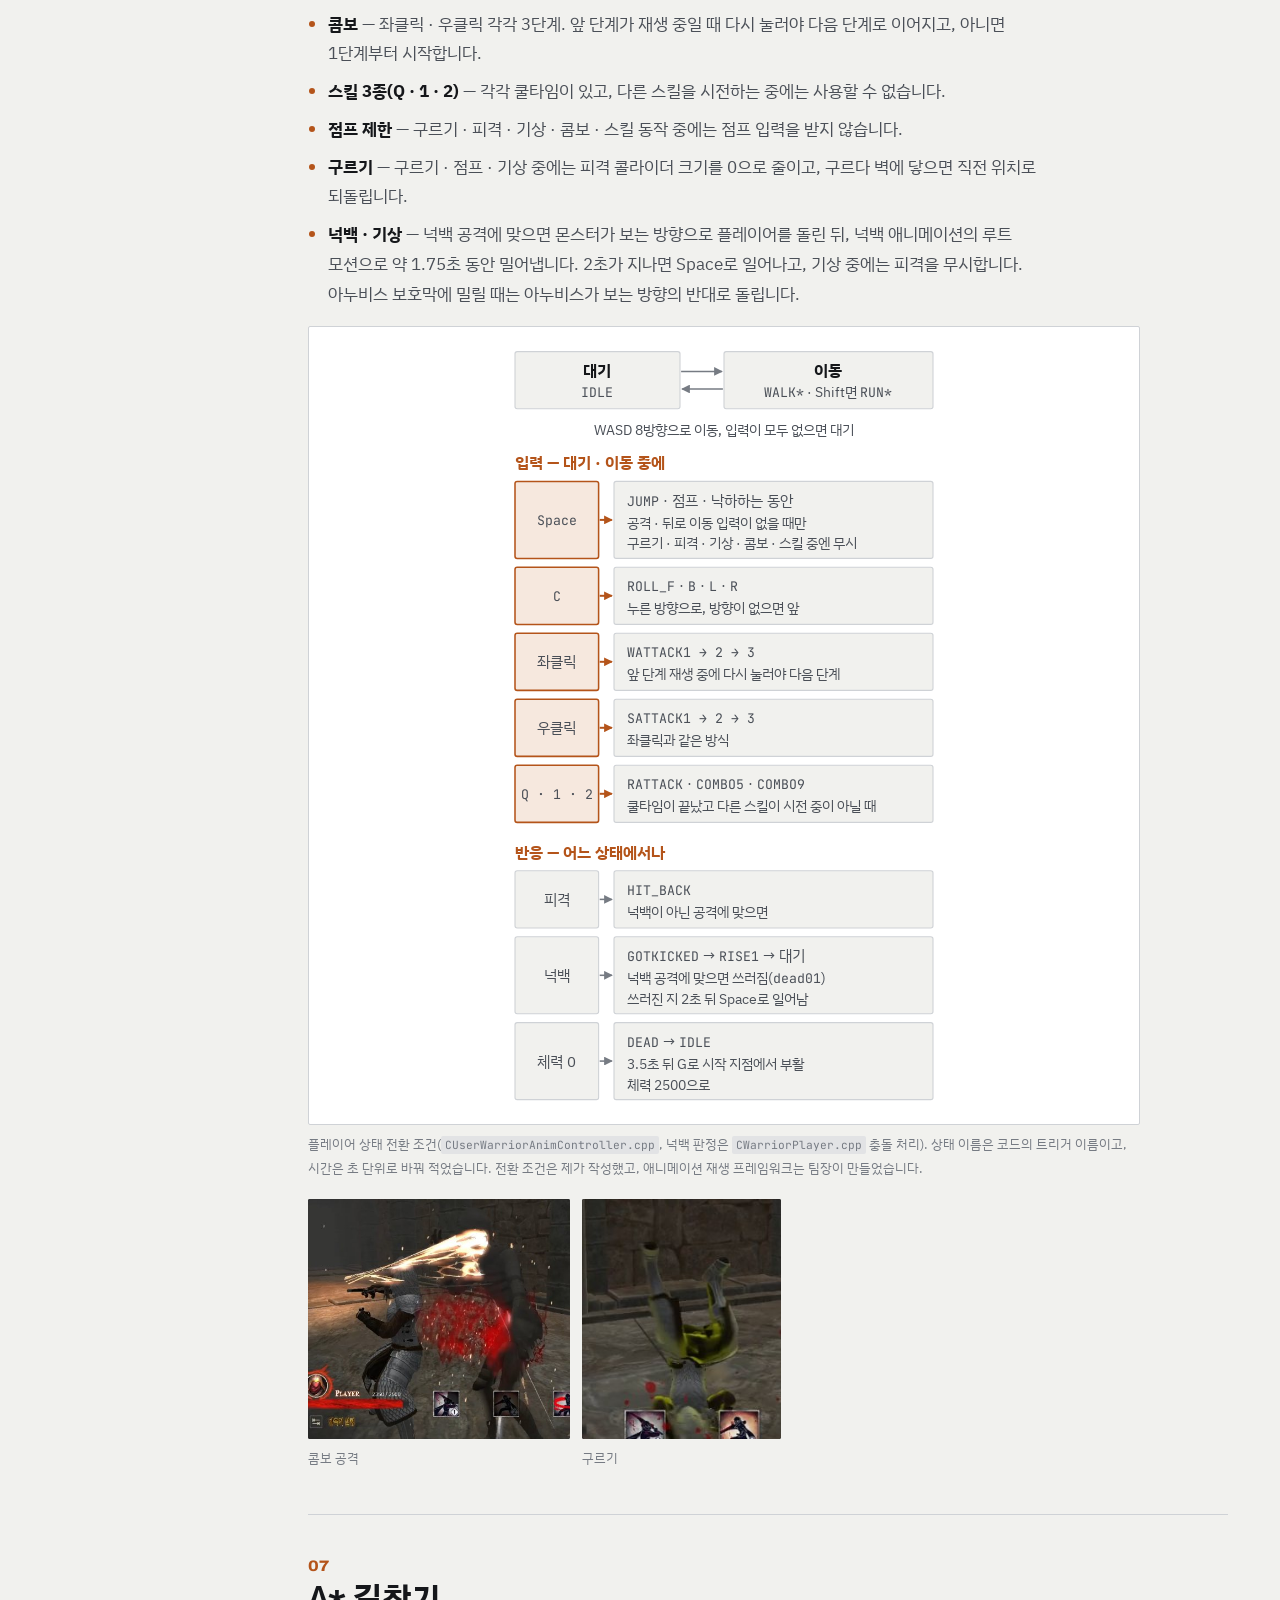
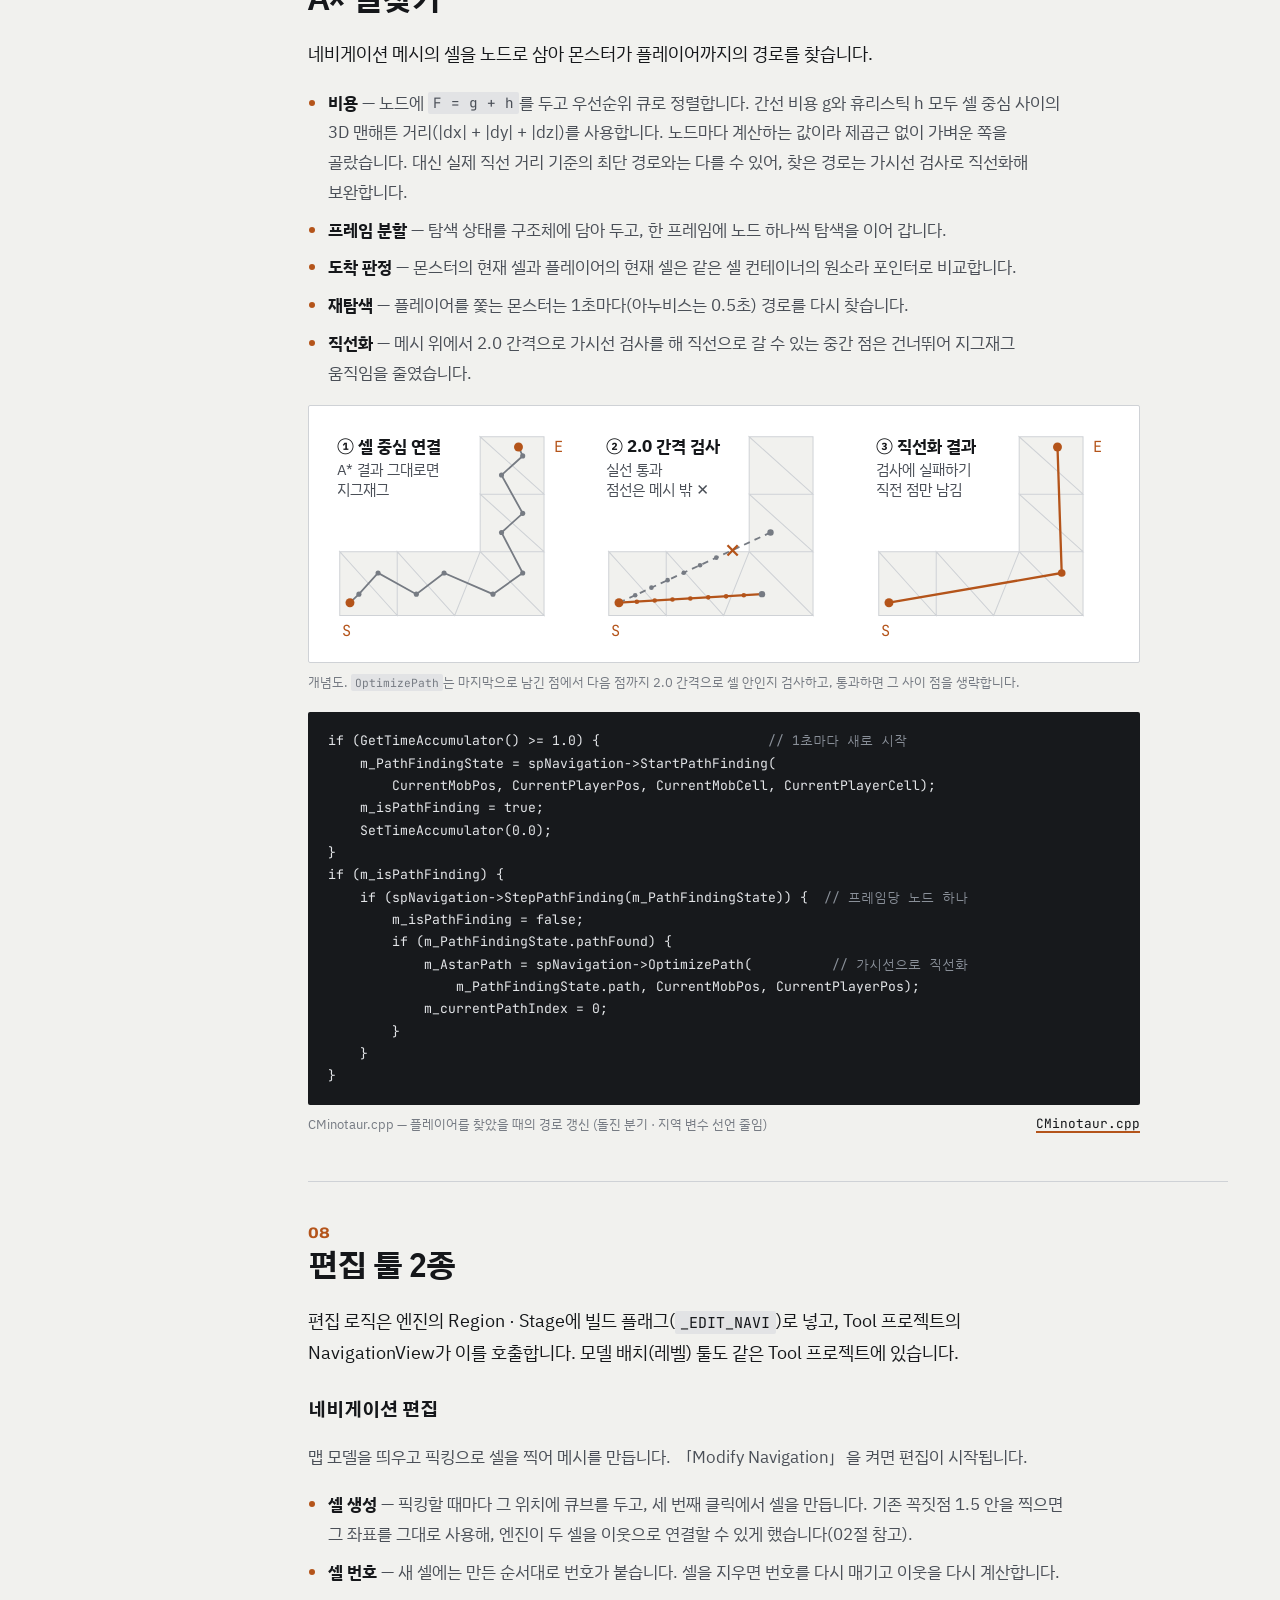
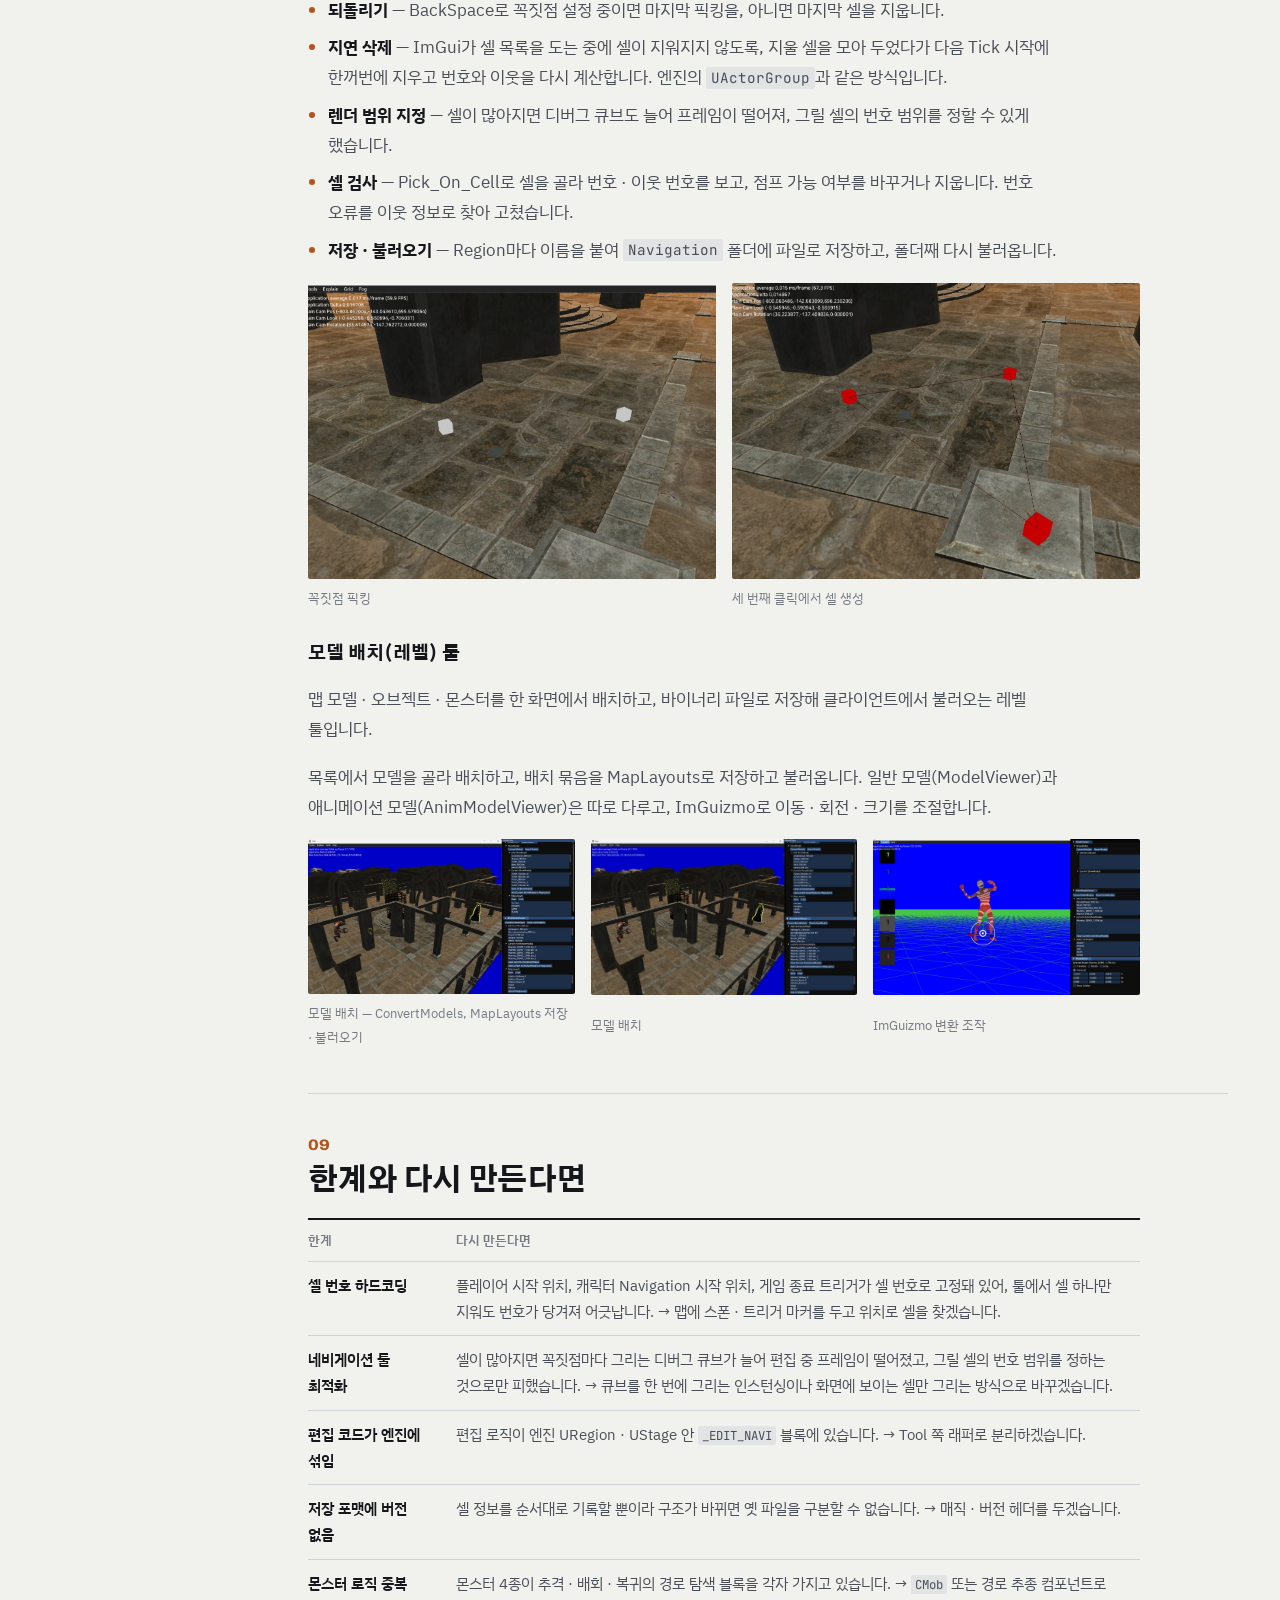
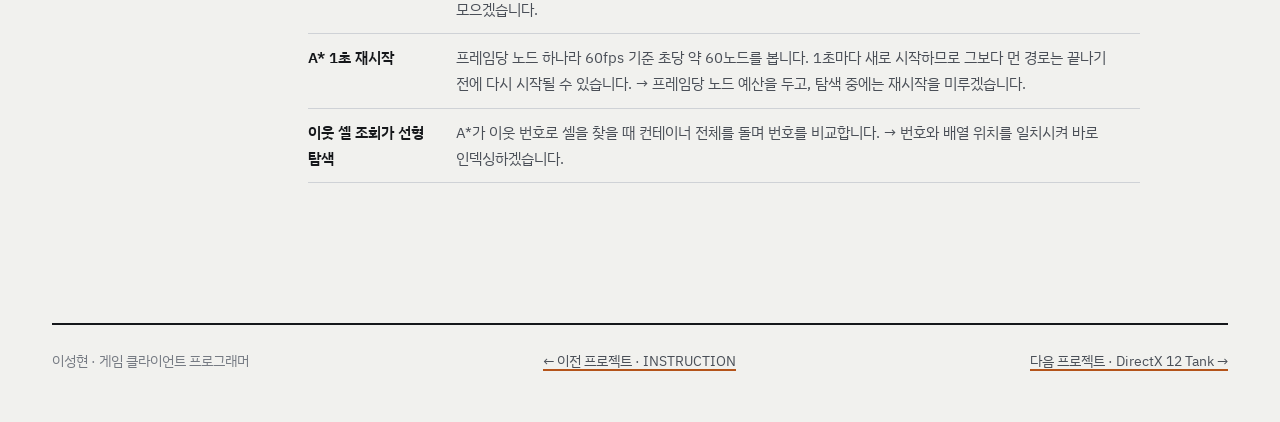
==== commit f002139a: "Portfolio: review round 4 — plain encounter flows, fold 06 details, remove sim table, DX12 repo link" ====
--- a/projects/code-dungeon.html
+++ b/projects/code-dungeon.html
@@ -8,15 +8,15 @@
 <link rel="preconnect" href="https://fonts.googleapis.com">
 <link rel="preconnect" href="https://fonts.gstatic.com" crossorigin>
 <link rel="stylesheet" href="https://fonts.googleapis.com/css2?family=Archivo:wdth,wght@100..125,600..800&amp;family=Gothic+A1:wght@700;800&amp;family=IBM+Plex+Sans+KR:wght@400;600;700&amp;family=JetBrains+Mono:wght@400;600&amp;family=Nanum+Gothic+Coding&amp;display=swap">
-<link rel="stylesheet" href="../assets/css/site.css?v=20261023f">
-<link rel="stylesheet" href="../assets/css/cd-extra.css?v=20261023f">
+<link rel="stylesheet" href="../assets/css/site.css?v=20261023h">
+<link rel="stylesheet" href="../assets/css/cd-extra.css?v=20261023h">
 </head>
 <body data-project="code-dungeon">
 <div class="wrap topbar"><a class="back" href="../index.html">← 이성현 포트폴리오</a></div>
 <div class="band band-cd">
   <img src="../assets/img/cd/band.jpg" alt="Code Dungeon 전투 장면 — 아누비스 마법진, 플레이어 공격, 할리퀸 수리검" width="1688" height="420">
   <div class="band-text wrap">
-    <span class="label">Key Project 02 · C++ · DirectX 12</span>
+    <span class="label">C++ · DirectX 12</span>
     <h1 class="page-title">Code Dungeon</h1>
     <p class="page-sub">탐색과 전투가 섞인 3D 던전 액션 게임. 던전을 이동하며 몬스터 패턴을 익히고 보스를 공략합니다.</p>
   </div>
@@ -57,7 +57,7 @@
   <main class="content">
 
     <section id="role">
-      <h2><span class="num">01 — Summary</span>요점과 역할</h2>
+      <h2><span class="num">01</span>요점과 역할</h2>
       <ul>
         <li><b>네비게이션 메시</b> — Cell · Navigation · Region · Stage를 직접 구현. 이동 검사, 점프 · 낙하, 경계 위치 보정</li>
         <li><b>툴과 엔진의 연결</b> — 툴에서 꼭짓점을 스냅해 저장하면, 엔진이 불러올 때 셀끼리 이웃으로 연결되도록 맞춤</li>
@@ -74,7 +74,7 @@
     </section>
 
     <section id="flow">
-      <h2><span class="num">02 — Data Flow</span>툴에서 게임까지</h2>
+      <h2><span class="num">02</span>툴에서 게임까지</h2>
       <p class="lead">네비게이션 메시는 툴에서 찍어 파일로 저장하면 엔진이 읽어 들이고, 게임에서는 캐릭터마다 나눠 사용합니다. 아래 그림은 툴에서 게임까지 단계별로 하는 일을 정리한 것입니다.</p>
       <figure class="dg wide">
         <div class="dg-frame">
@@ -182,7 +182,7 @@
     </section>
 
     <section id="nav">
-      <h2><span class="num">03 — Navigation Mesh</span>네비게이션 메시와 계단</h2>
+      <h2><span class="num">03</span>네비게이션 메시와 계단</h2>
       <p class="lead">삼각형 셀을 Cell → Navigation(셀 묶음) → Region → Stage 순으로 쌓았습니다. 위 단계가 아래 단계를 SHPTR로 소유하고, 셀끼리의 이웃은 포인터가 아닌 int 인덱스로 가리킵니다.</p>
       <div class="tbl">
         <table>
@@ -273,7 +273,7 @@
     </section>
 
     <section id="move">
-      <h2><span class="num">04 — Movement · Camera</span>이동 · 카메라</h2>
+      <h2><span class="num">04</span>이동 · 카메라</h2>
       <ul>
         <li><b>점프 가능 셀</b> — 셀에 점프 가능 토글을 두고, 그 셀에서 경계를 넘으면 <code>FindCell</code>로 아래 셀을 찾아 낙하를 시작합니다. y가 셀 높이보다 낮아지면 착지로 보고 위치를 맞춥니다. 점프 · 낙하 중이 아닐 때는 셀 높이를 따라 움직입니다.</li>
         <li><b>경계 위치 보정</b> — 현재 셀 밖으로 나가면 셀의 세 변 중 가장 가까운 변 위의 점으로 XZ만 옮기고 높이는 유지합니다. 그 점이 꼭짓점이면 그 꼭짓점을 공유하는 이웃 셀로 현재 셀을 바꿉니다. 이 보정은 몬스터와 카메라에 사용합니다.</li>
@@ -286,7 +286,7 @@
     </section>
 
     <section id="mobs">
-      <h2><span class="num">05 — Monster AI</span>몬스터 4종</h2>
+      <h2><span class="num">05</span>몬스터 4종</h2>
       <p class="lead">팀장이 만든 애니메이션 컨트롤러 프레임워크가 상태에 맞는 애니메이션을 재생하고 루트 모션을 처리합니다. 저는 그 위에서 몬스터마다 상태를 바꾸는 조건(거리 · 피격 횟수 · 타이머)을 작성했습니다.</p>
       <ul>
         <li><b>감지 · 해제 거리 분리</b> — 플레이어가 감지 거리 안으로 들어오면 추적을 시작하고, 그보다 먼 해제 거리 밖으로 나가야 추적을 멈춥니다. 경계 근처에서 추적이 켜졌다 꺼졌다 반복하지 않도록 두 거리를 나눴습니다.</li>
@@ -589,7 +589,7 @@
     </section>
 
     <section id="player">
-      <h2><span class="num">06 — Player</span>플레이어</h2>
+      <h2><span class="num">06</span>플레이어</h2>
       <ul>
         <li><b>콤보</b> — 좌클릭 · 우클릭 각각 3단계. 앞 단계가 재생 중일 때 다시 눌러야 다음 단계로 이어지고, 아니면 1단계부터 시작합니다.</li>
         <li><b>스킬 3종(Q · 1 · 2)</b> — 각각 쿨타임이 있고, 다른 스킬을 시전하는 중에는 사용할 수 없습니다.</li>
@@ -685,7 +685,7 @@
     </section>
 
     <section id="astar">
-      <h2><span class="num">07 — Path Finding</span>A* 길찾기</h2>
+      <h2><span class="num">07</span>A* 길찾기</h2>
       <p class="lead">네비게이션 메시의 셀을 노드로 삼아 몬스터가 플레이어까지의 경로를 찾습니다.</p>
       <ul>
         <li><b>비용</b> — 노드에 <code>F = g + h</code>를 두고 우선순위 큐로 정렬합니다. 간선 비용 g와 휴리스틱 h 모두 셀 중심 사이의 3D 맨해튼 거리(|dx| + |dy| + |dz|)를 사용합니다. 노드마다 계산하는 값이라 제곱근 없이 가벼운 쪽을 골랐습니다. 대신 실제 직선 거리 기준의 최단 경로와는 다를 수 있어, 찾은 경로는 가시선 검사로 직선화해 보완합니다.</li>
@@ -754,7 +754,7 @@
     </section>
 
     <section id="tool">
-      <h2><span class="num">08 — ImGui Tools</span>편집 툴 2종</h2>
+      <h2><span class="num">08</span>편집 툴 2종</h2>
       <p class="lead">편집 로직은 엔진의 Region · Stage에 빌드 플래그(<code>_EDIT_NAVI</code>)로 넣고, Tool 프로젝트의 NavigationView가 이를 호출합니다. 모델 배치(레벨) 툴도 같은 Tool 프로젝트에 있습니다.</p>
       <h3>네비게이션 편집</h3>
       <p>맵 모델을 띄우고 픽킹으로 셀을 찍어 메시를 만듭니다. 「Modify Navigation」을 켜면 편집이 시작됩니다.</p>
@@ -782,7 +782,7 @@
     </section>
 
     <section id="cd-limits">
-      <h2><span class="num">09 — Limits</span>한계와 다시 만든다면</h2>
+      <h2><span class="num">09</span>한계와 다시 만든다면</h2>
       <div class="tbl">
         <table>
           <thead><tr><th>한계</th><th>다시 만든다면</th></tr></thead>
@@ -808,7 +808,7 @@
   <a class="no-print" href="dx12.html">다음 프로젝트 · DirectX 12 Tank →</a>
 </footer>
 </div>
-<script src="../assets/js/site.js?v=20261023f"></script>
+<script src="../assets/js/site.js?v=20261023h"></script>
 <script>
 // 몬스터 상태도 탭. 스크립트가 없으면 네 그림이 차례로 모두 보입니다.
 (function () {
--- a/assets/css/cd-extra.css
+++ b/assets/css/cd-extra.css
@@ -15,9 +15,9 @@
 /* ── SVG 안 글자 · 선 ── */
 .dg text { font-family: var(--f-body); font-size: 12.5px; fill: var(--ink-2); }
 .dg .t-b { fill: var(--ink); font-weight: 700; font-size: 13.5px; }
-.dg .t-m { font-family: var(--f-mono); font-size: 10.5px; letter-spacing: .04em; fill: var(--ink-3); }
-.dg .t-c { font-family: var(--f-mono); font-size: 11px; }
-.dg .t-s { font-size: 11.5px; }
+.dg .t-m { font-family: var(--f-mono); font-size: 12px; letter-spacing: .02em; fill: var(--ink-3); }
+.dg .t-c { font-family: var(--f-mono); font-size: 12px; }
+.dg .t-s { font-size: 12px; }
 .dg .t-p { fill: var(--p); }
 .dg .t-mid { text-anchor: middle; }
 .dg .t-end { text-anchor: end; }
@@ -107,3 +107,8 @@
 @media (max-width: 640px) {
   .band-cd::after { background: linear-gradient(to top, rgba(8,9,10,.95) 0%, rgba(8,9,10,.7) 55%, rgba(8,9,10,.25) 100%); }
 }
+
+/* content width — same as INSTRUCTION */
+.content > section > * { max-width: 52rem; }
+.content > section > p, .content > section > ul, .content > section > ol { max-width: 48rem; }
+.content > section > .wide, .content > section > figure.wide { max-width: 52rem; }
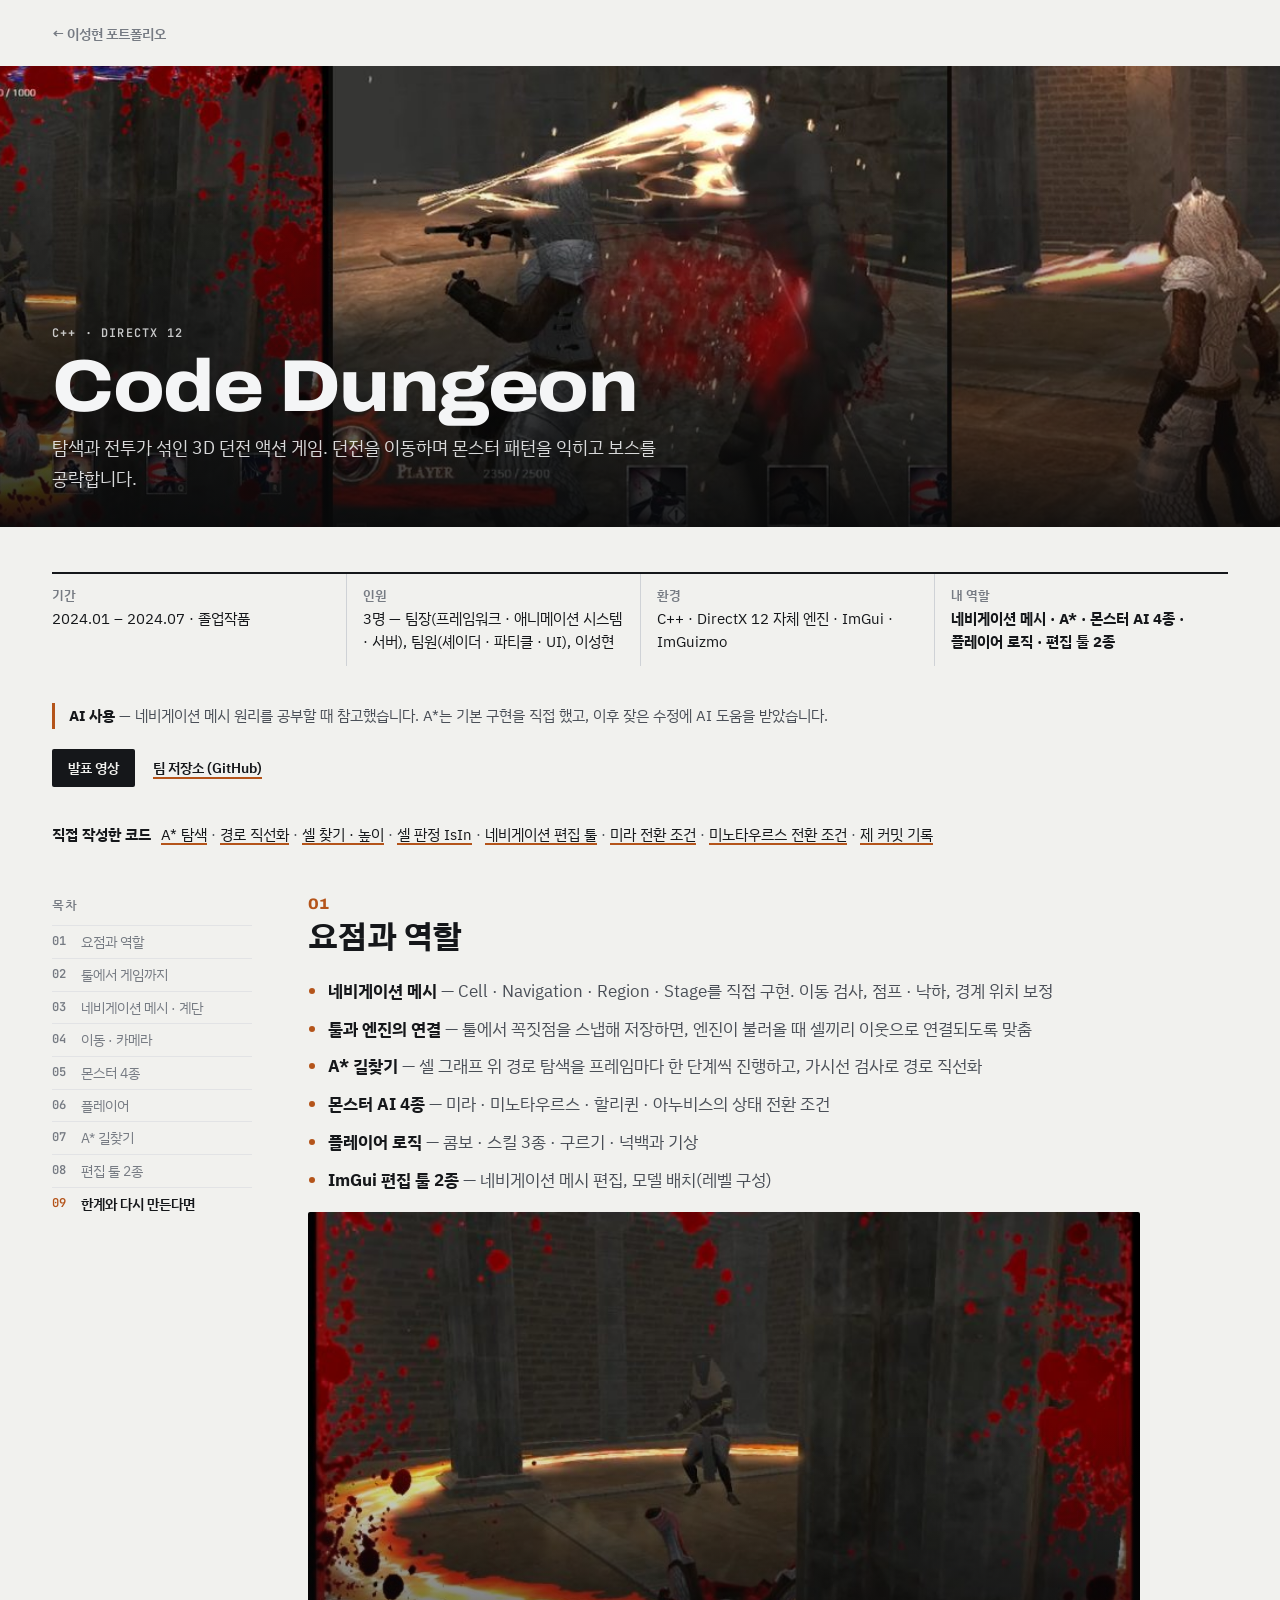
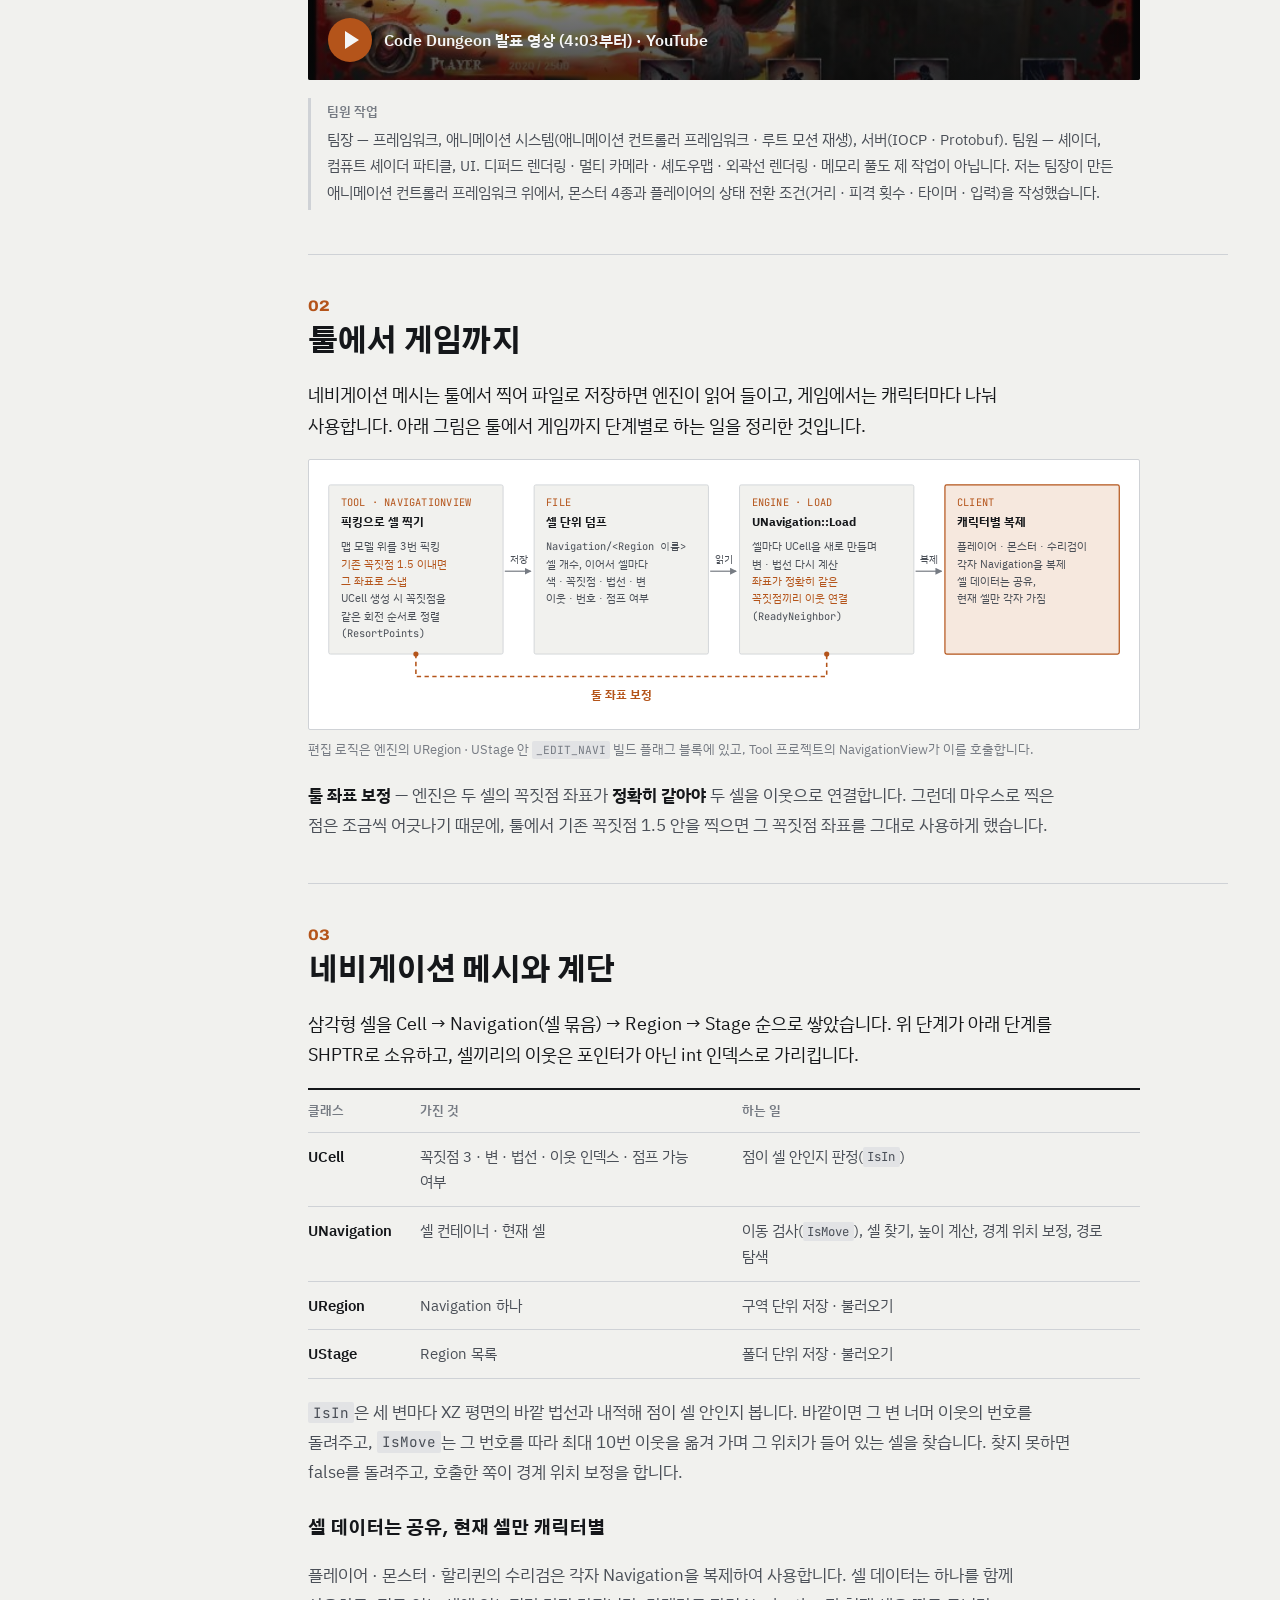
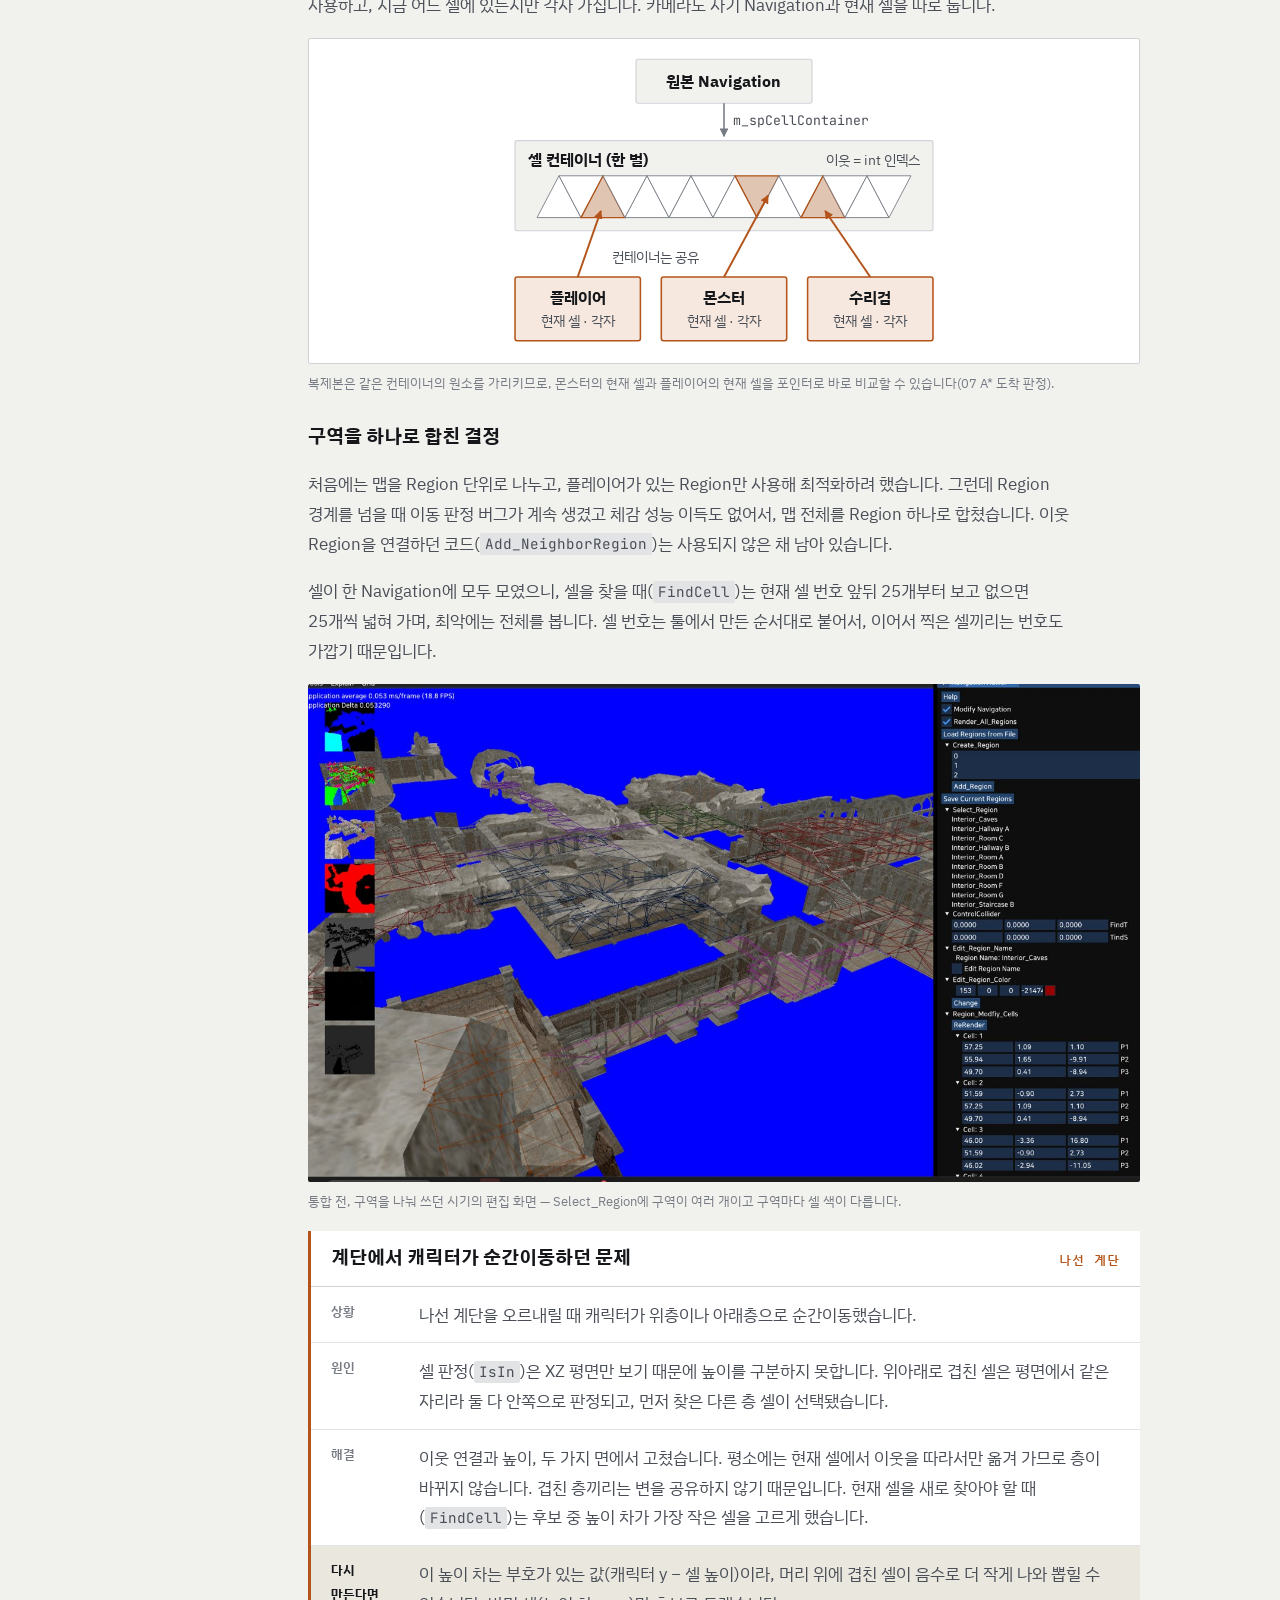
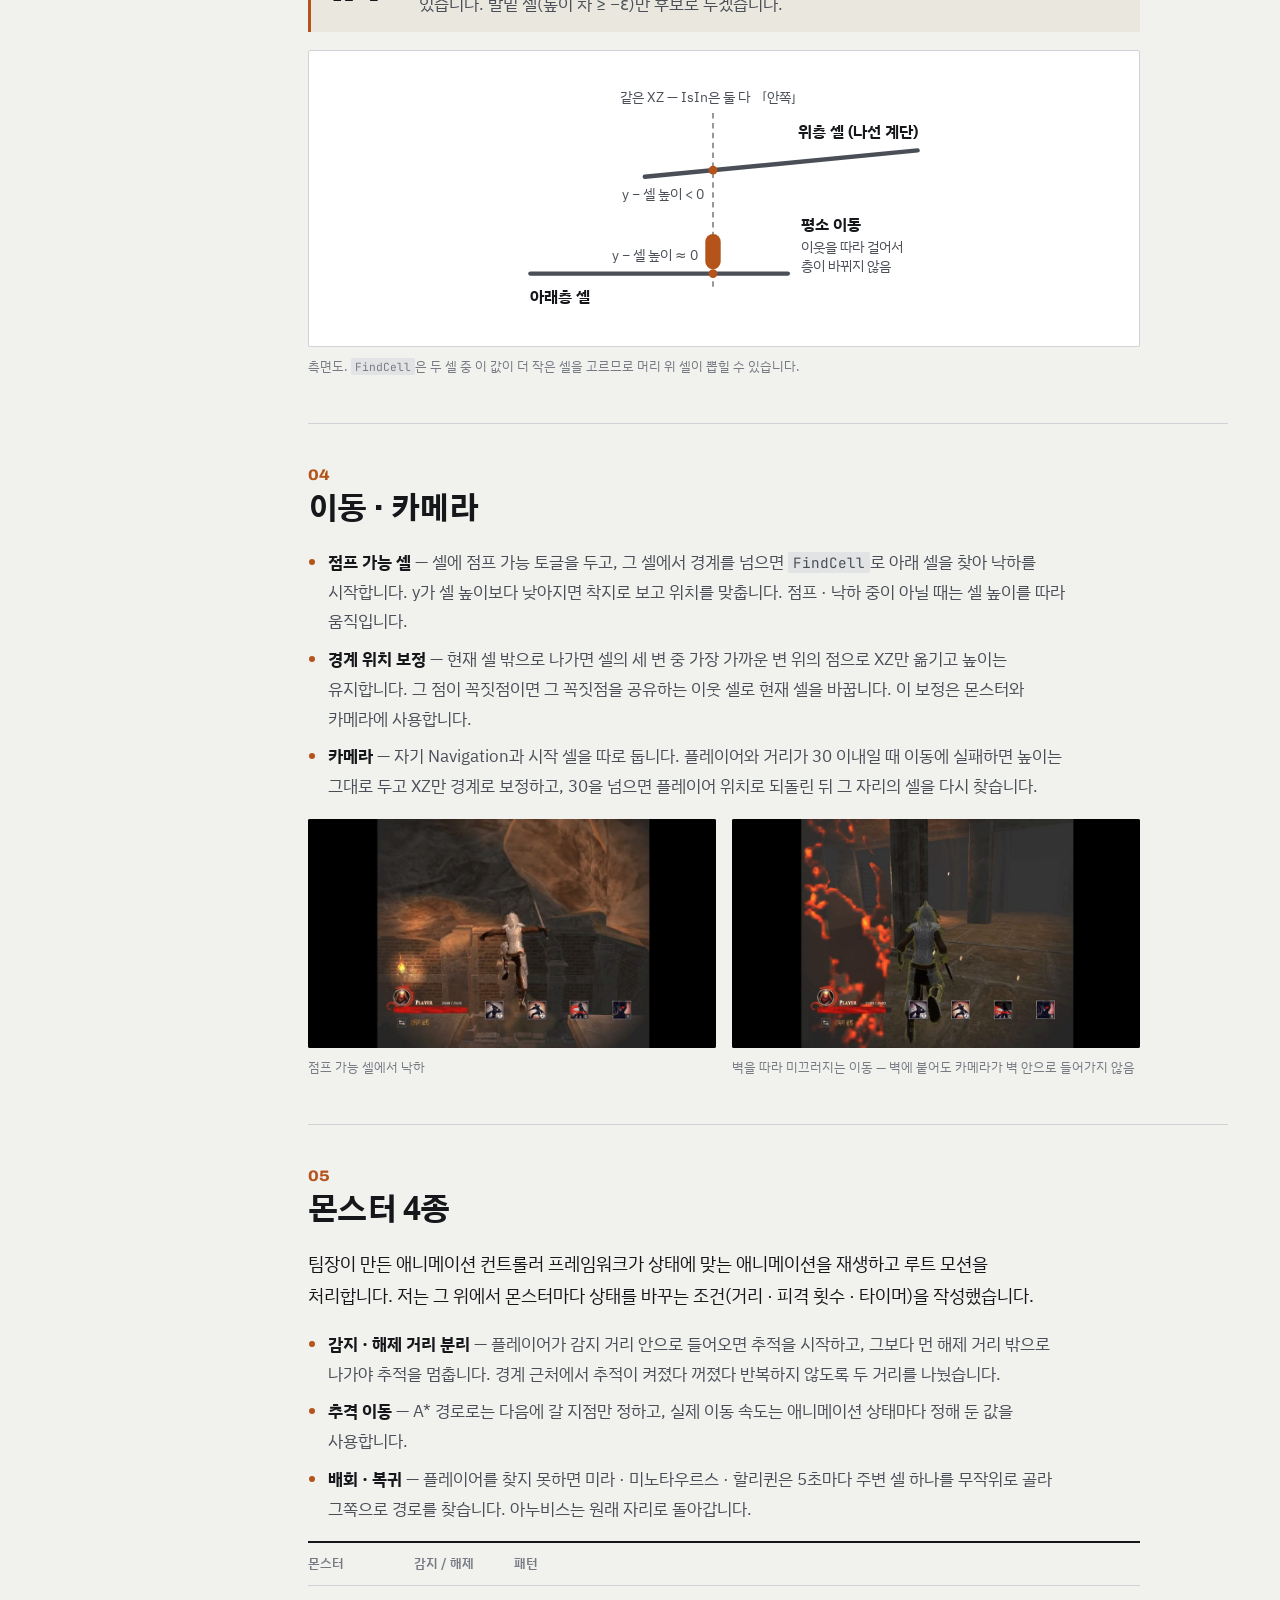
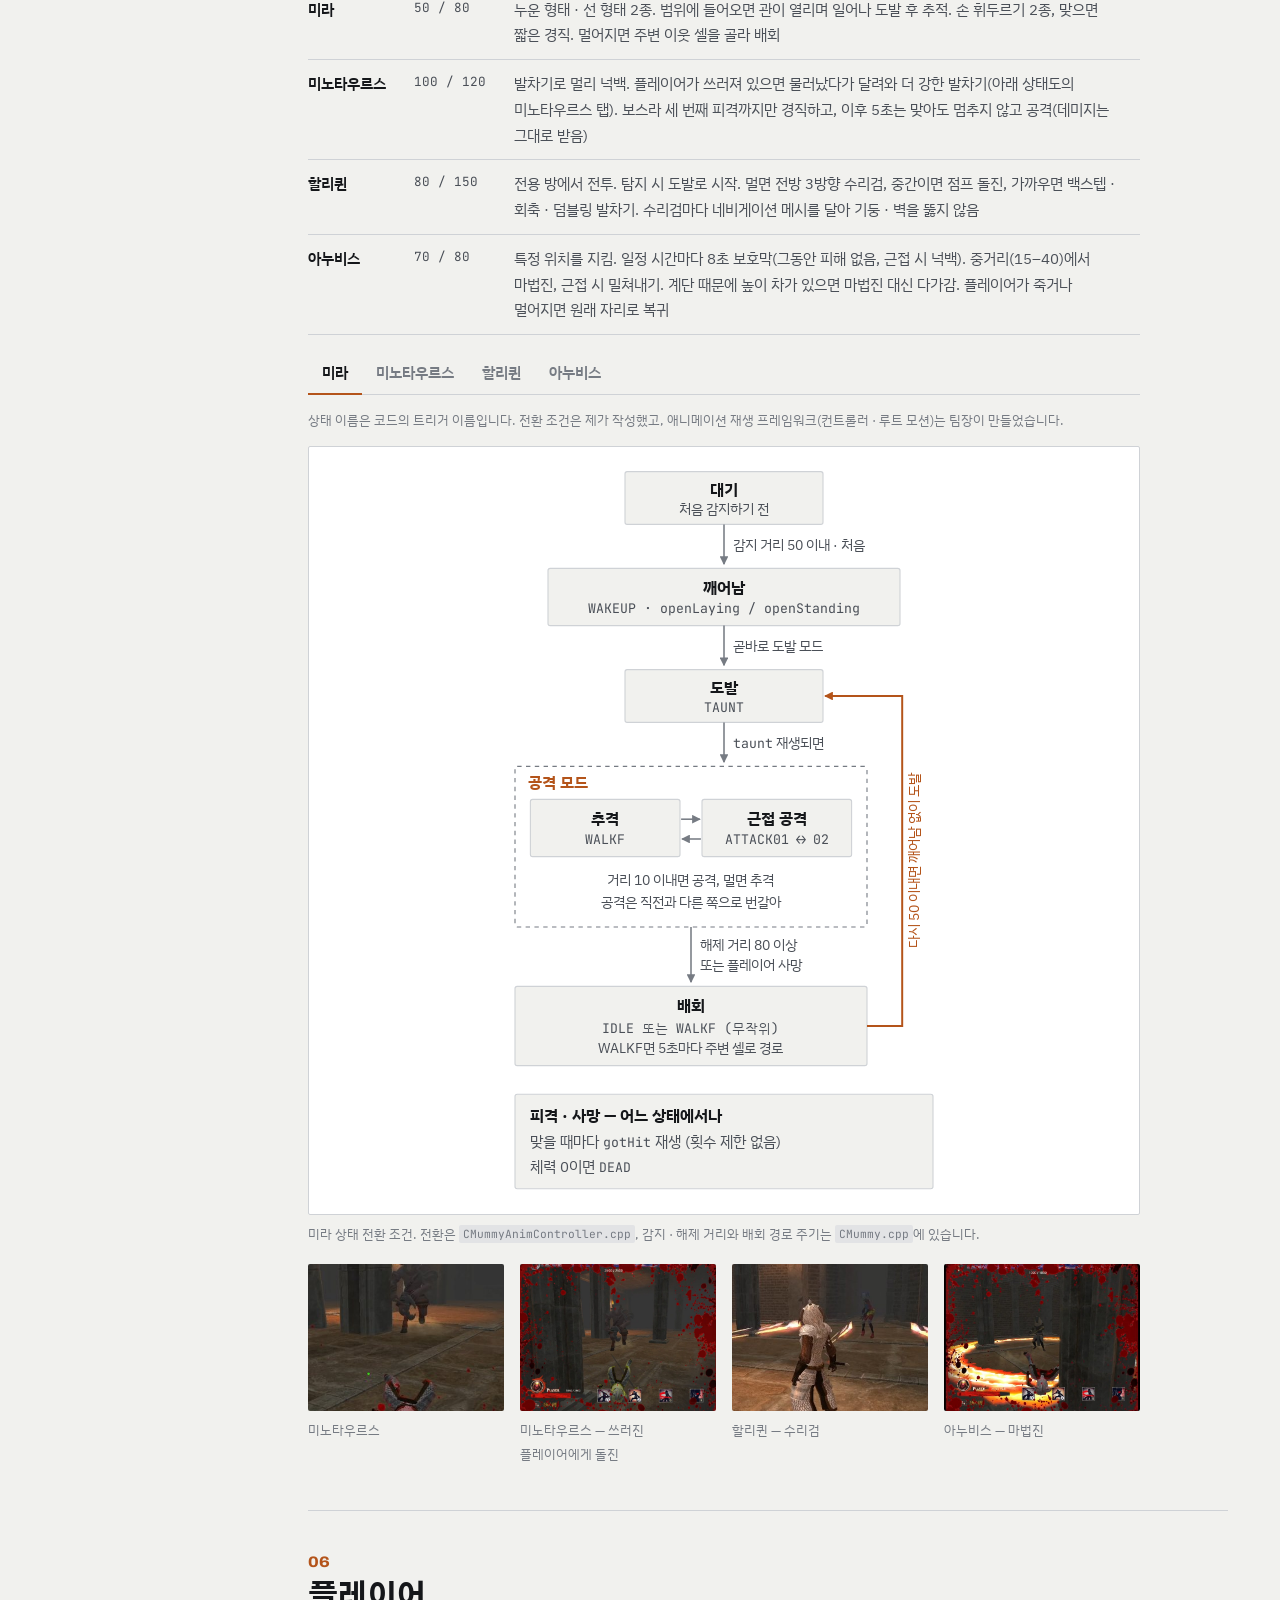
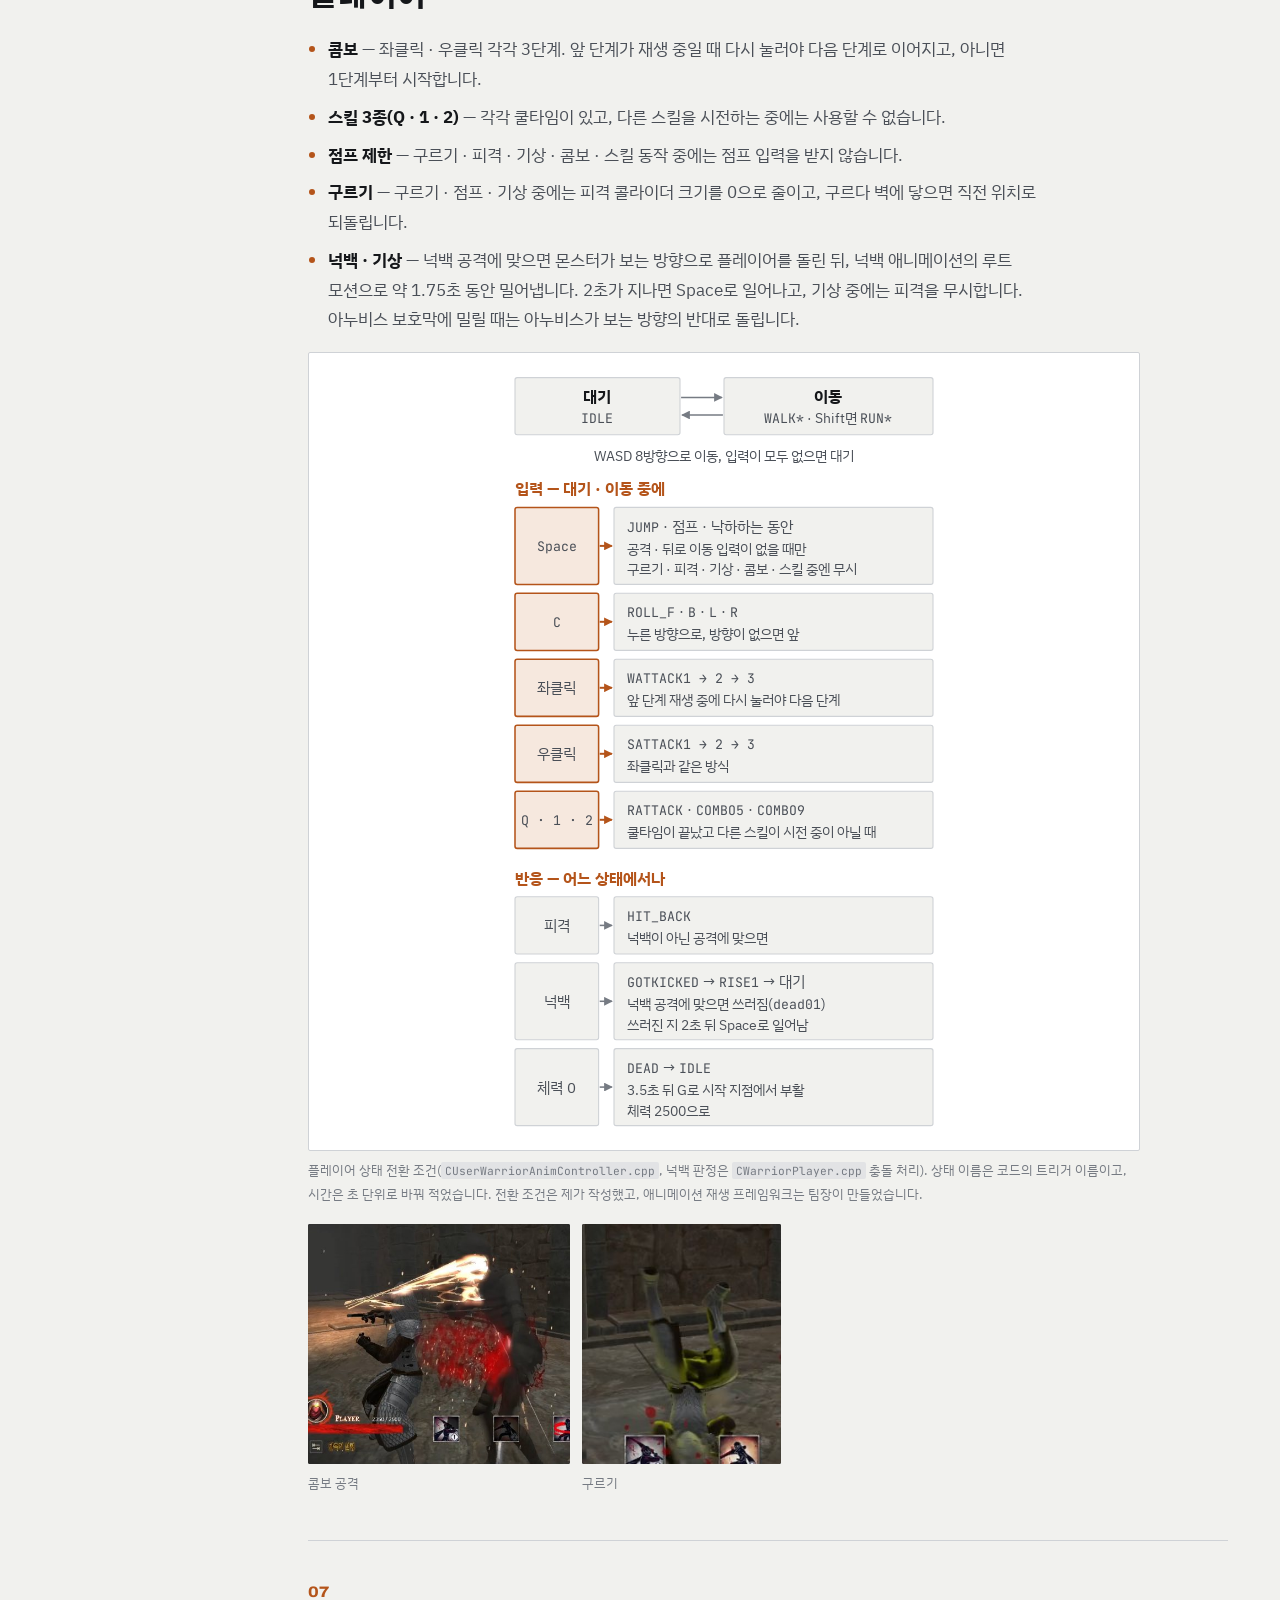
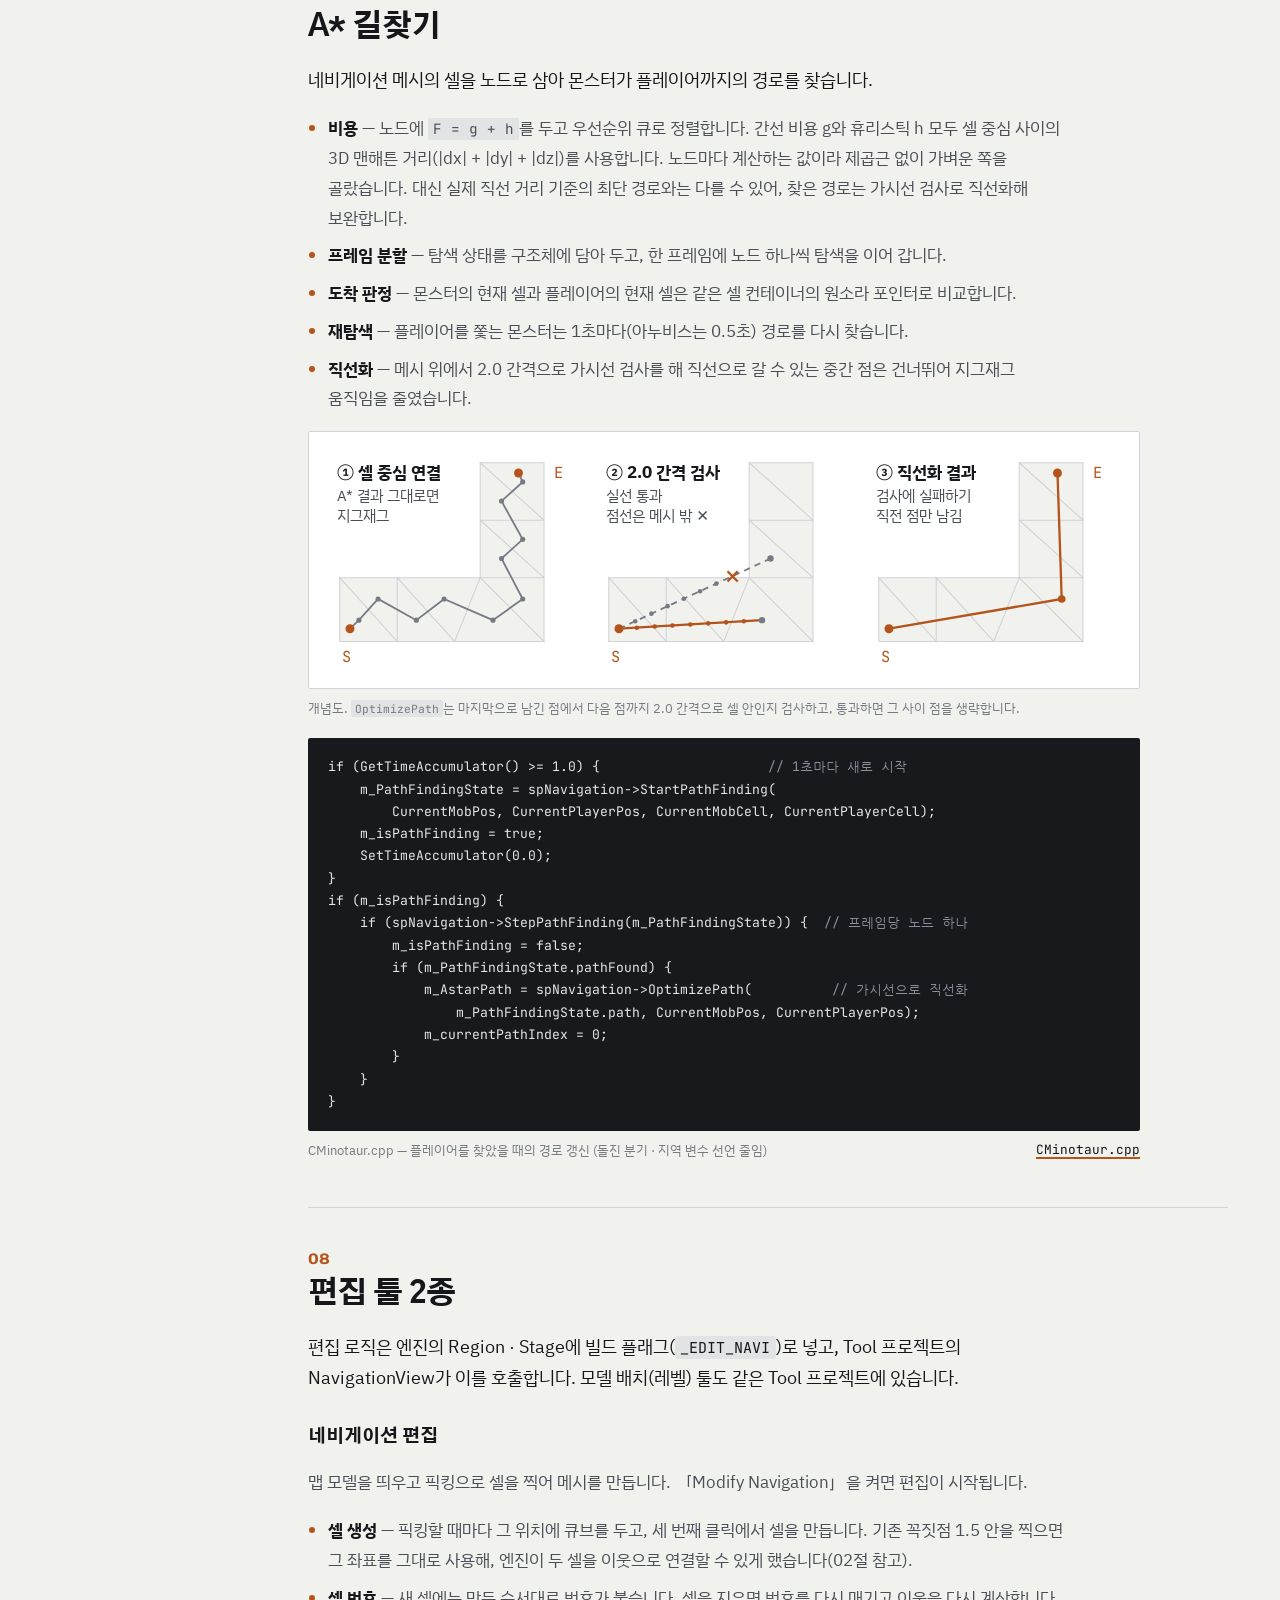
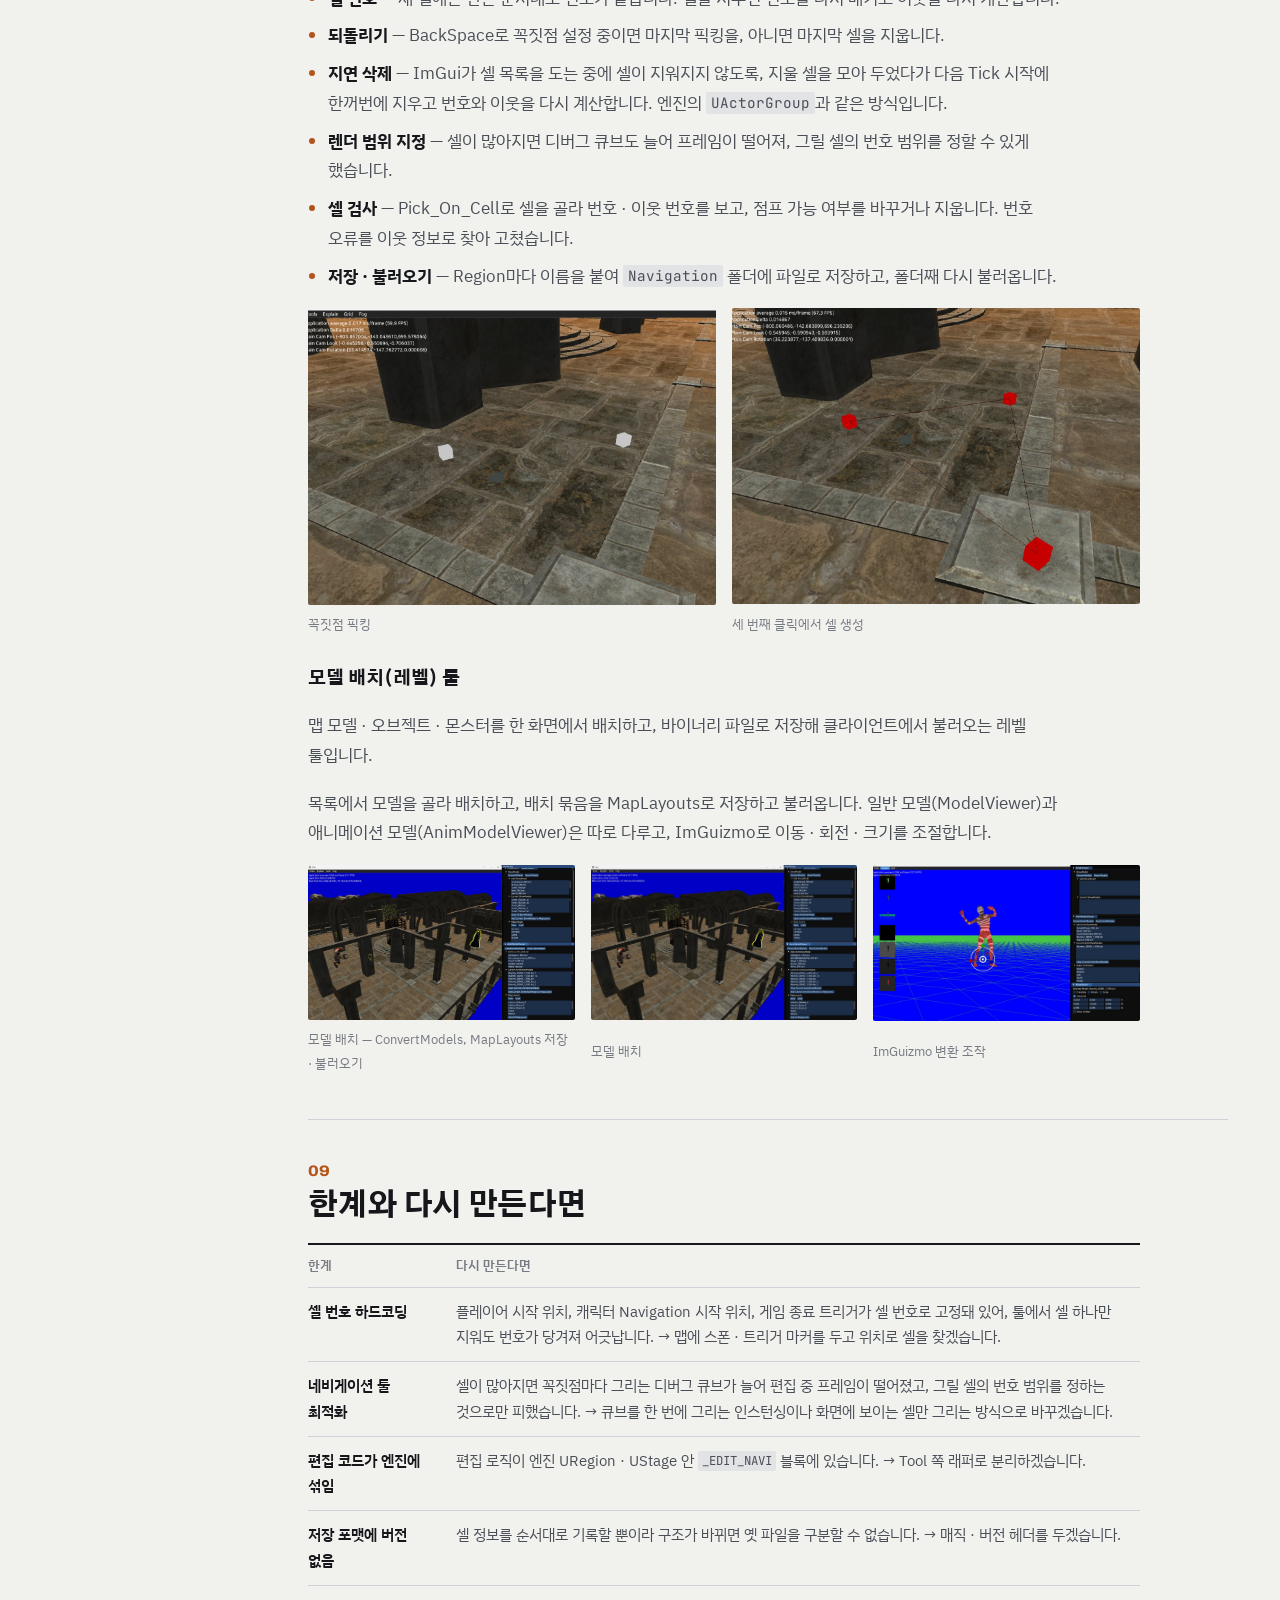
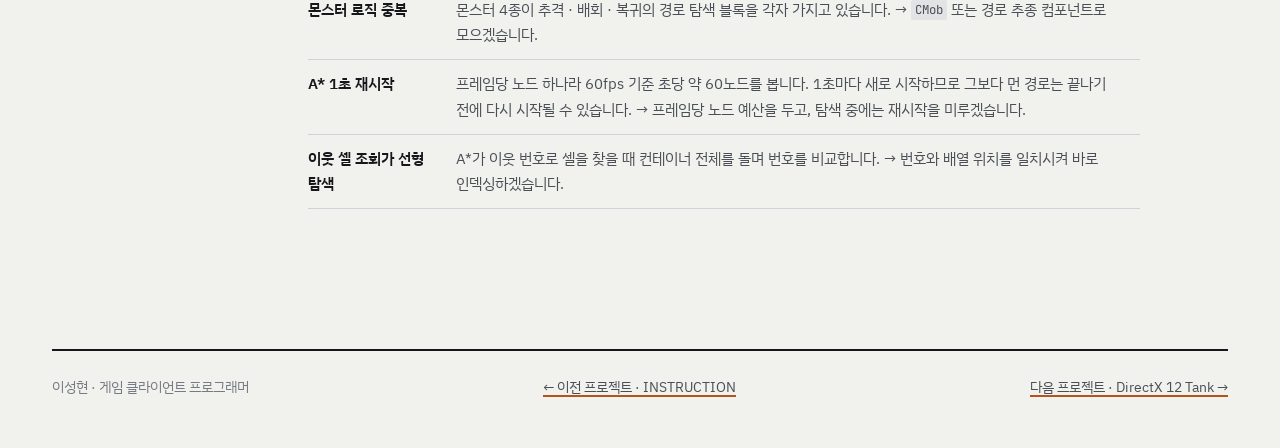
==== commit a745a7f0: "Portfolio: clarify assigned vs encountered figures, director timing, rest durations, terms Co-Author" ====
--- a/projects/code-dungeon.html
+++ b/projects/code-dungeon.html
@@ -298,7 +298,7 @@
           <thead><tr><th>몬스터</th><th>감지 / 해제</th><th>패턴</th></tr></thead>
           <tbody>
             <tr><td>미라</td><td class="num">50 / 80</td><td>누운 형태 · 선 형태 2종. 범위에 들어오면 관이 열리며 일어나 도발 후 추적. 손 휘두르기 2종, 맞으면 짧은 경직. 멀어지면 주변 이웃 셀을 골라 배회</td></tr>
-            <tr><td>미노타우르스</td><td class="num">100 / 120</td><td>발차기로 멀리 넉백. 플레이어가 쓰러져 있으면 물러났다가 달려와 더 강한 발차기(아래 상태도). 보스라 세 번째 피격까지만 경직하고, 이후 5초는 맞아도 멈추지 않고 공격(데미지는 그대로 받음)</td></tr>
+            <tr><td>미노타우르스</td><td class="num">100 / 120</td><td>발차기로 멀리 넉백. 플레이어가 쓰러져 있으면 물러났다가 달려와 더 강한 발차기(아래 상태도의 미노타우르스 탭). 보스라 세 번째 피격까지만 경직하고, 이후 5초는 맞아도 멈추지 않고 공격(데미지는 그대로 받음)</td></tr>
             <tr><td>할리퀸</td><td class="num">80 / 150</td><td>전용 방에서 전투. 탐지 시 도발로 시작. 멀면 전방 3방향 수리검, 중간이면 점프 돌진, 가까우면 백스텝 · 회축 · 덤블링 발차기. 수리검마다 네비게이션 메시를 달아 기둥 · 벽을 뚫지 않음</td></tr>
             <tr><td>아누비스</td><td class="num">70 / 80</td><td>특정 위치를 지킴. 일정 시간마다 8초 보호막(그동안 피해 없음, 근접 시 넉백). 중거리(15–40)에서 마법진, 근접 시 밀쳐내기. 계단 때문에 높이 차가 있으면 마법진 대신 다가감. 플레이어가 죽거나 멀어지면 원래 자리로 복귀</td></tr>
           </tbody>
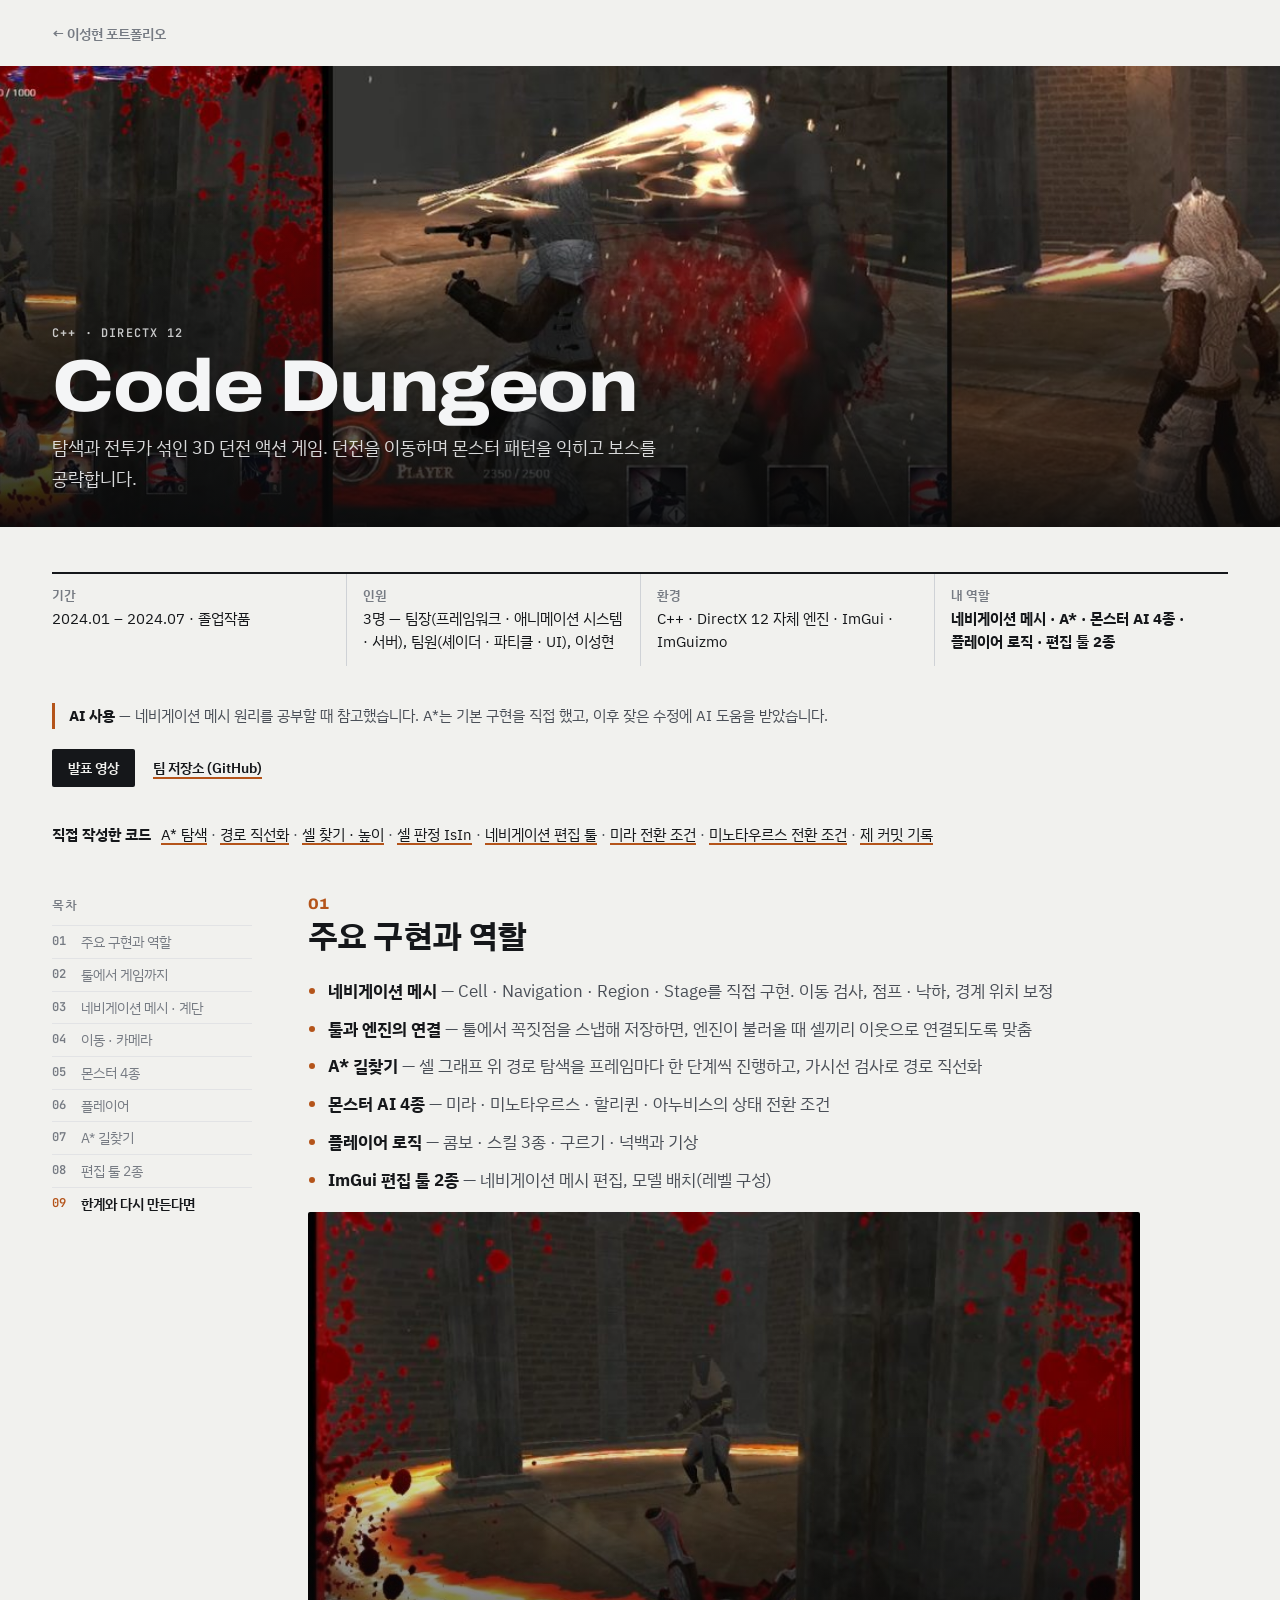
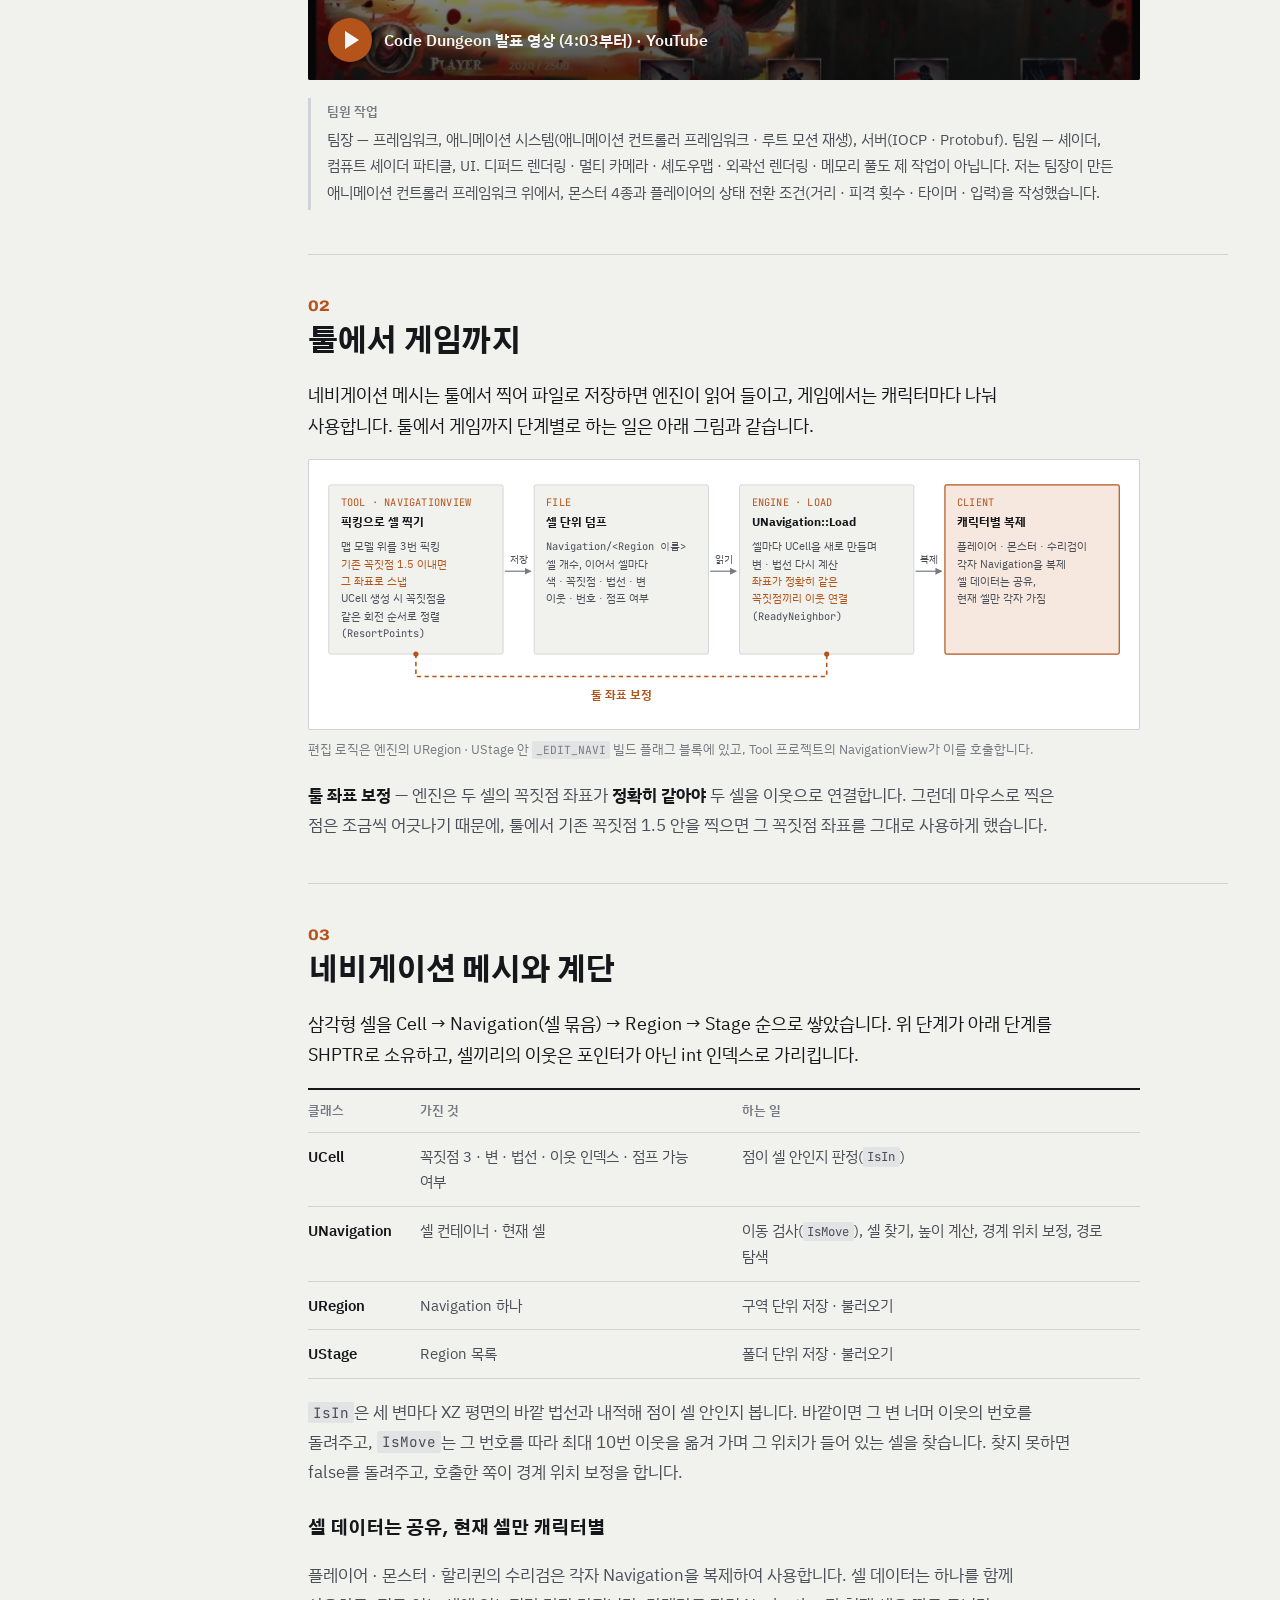
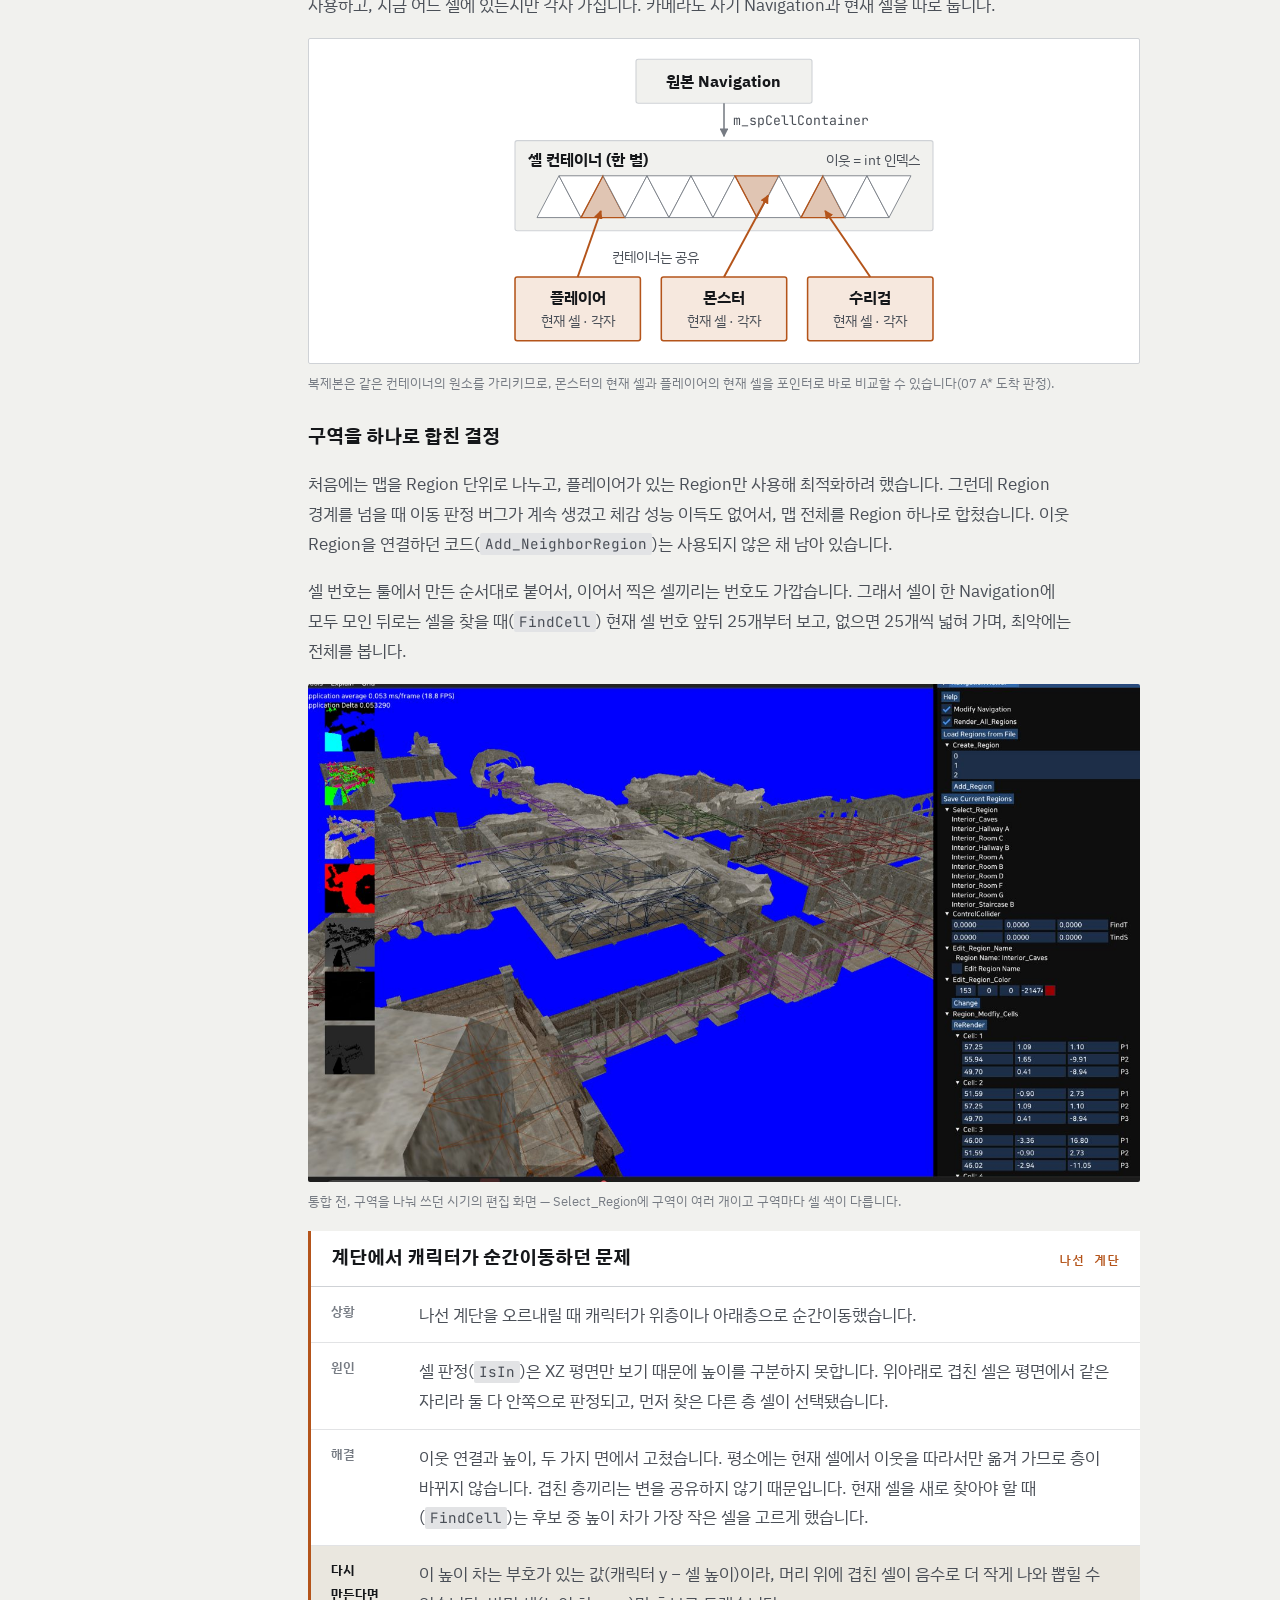
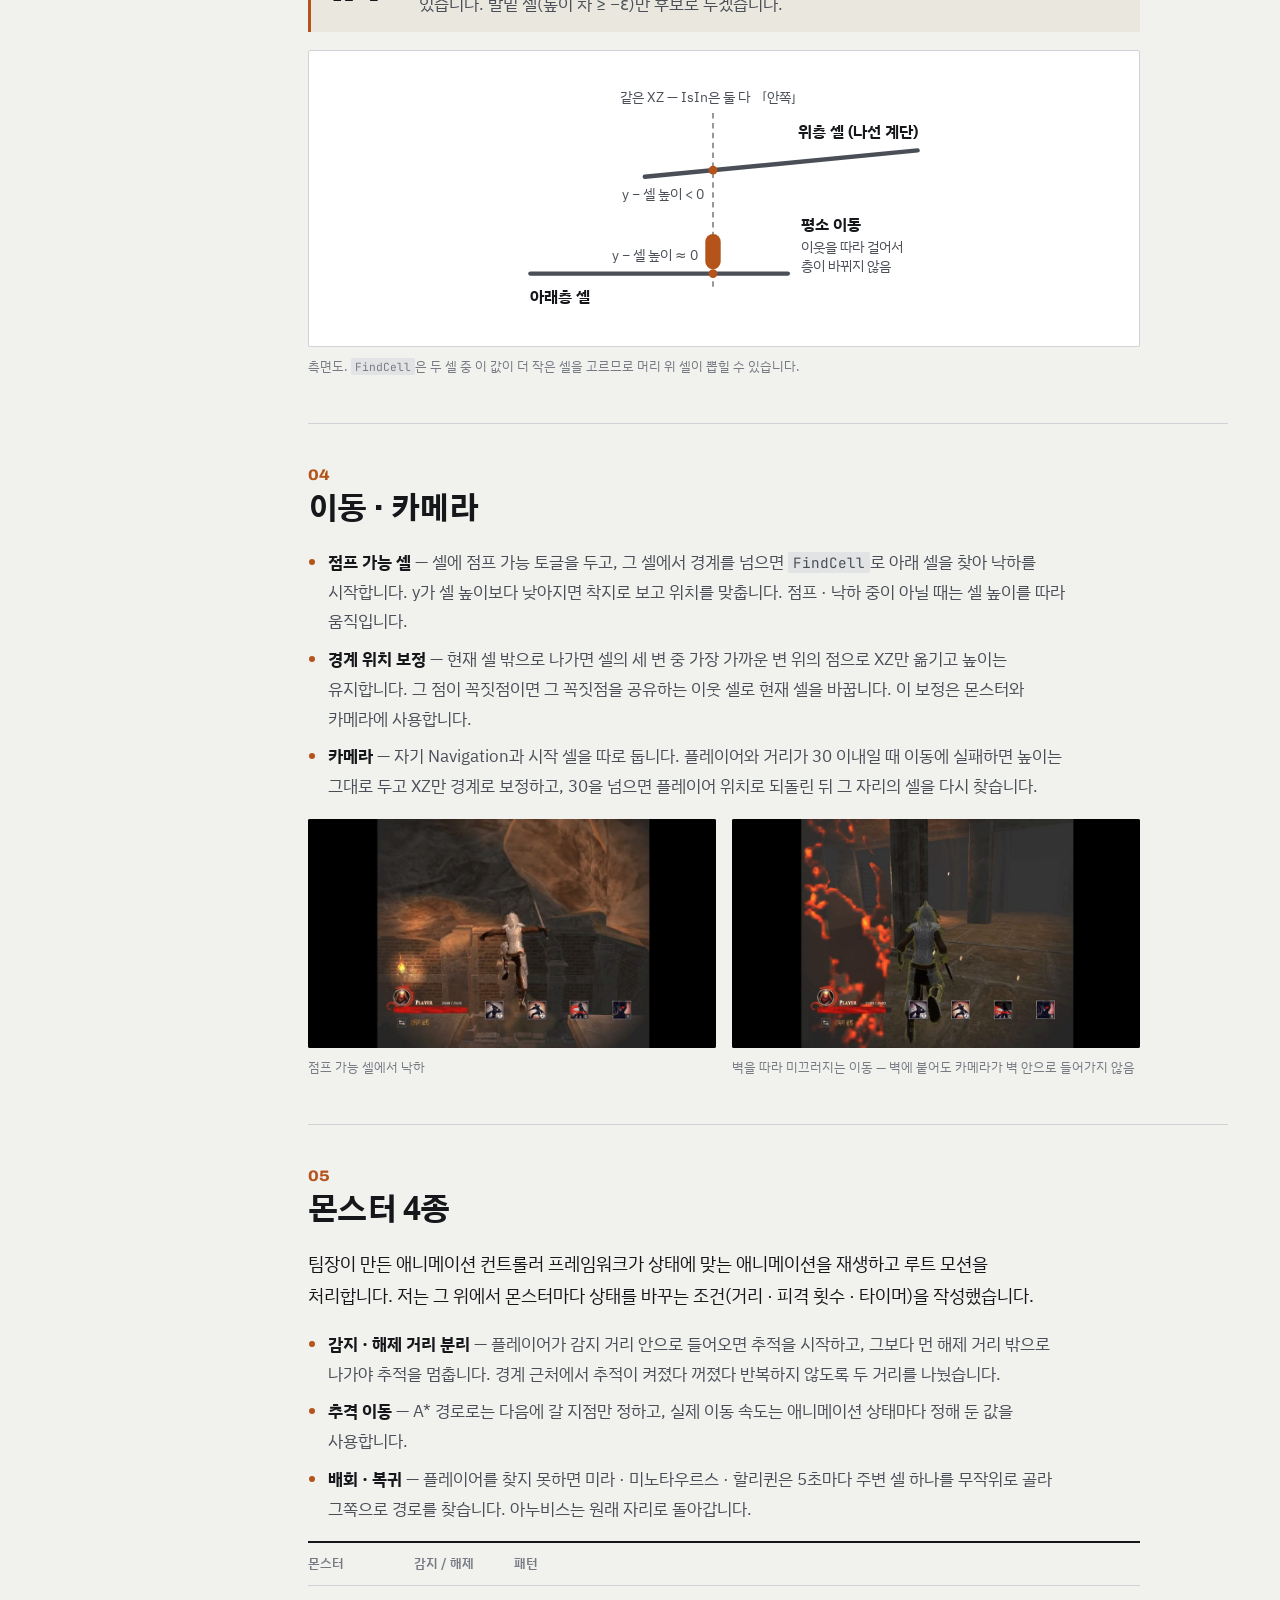
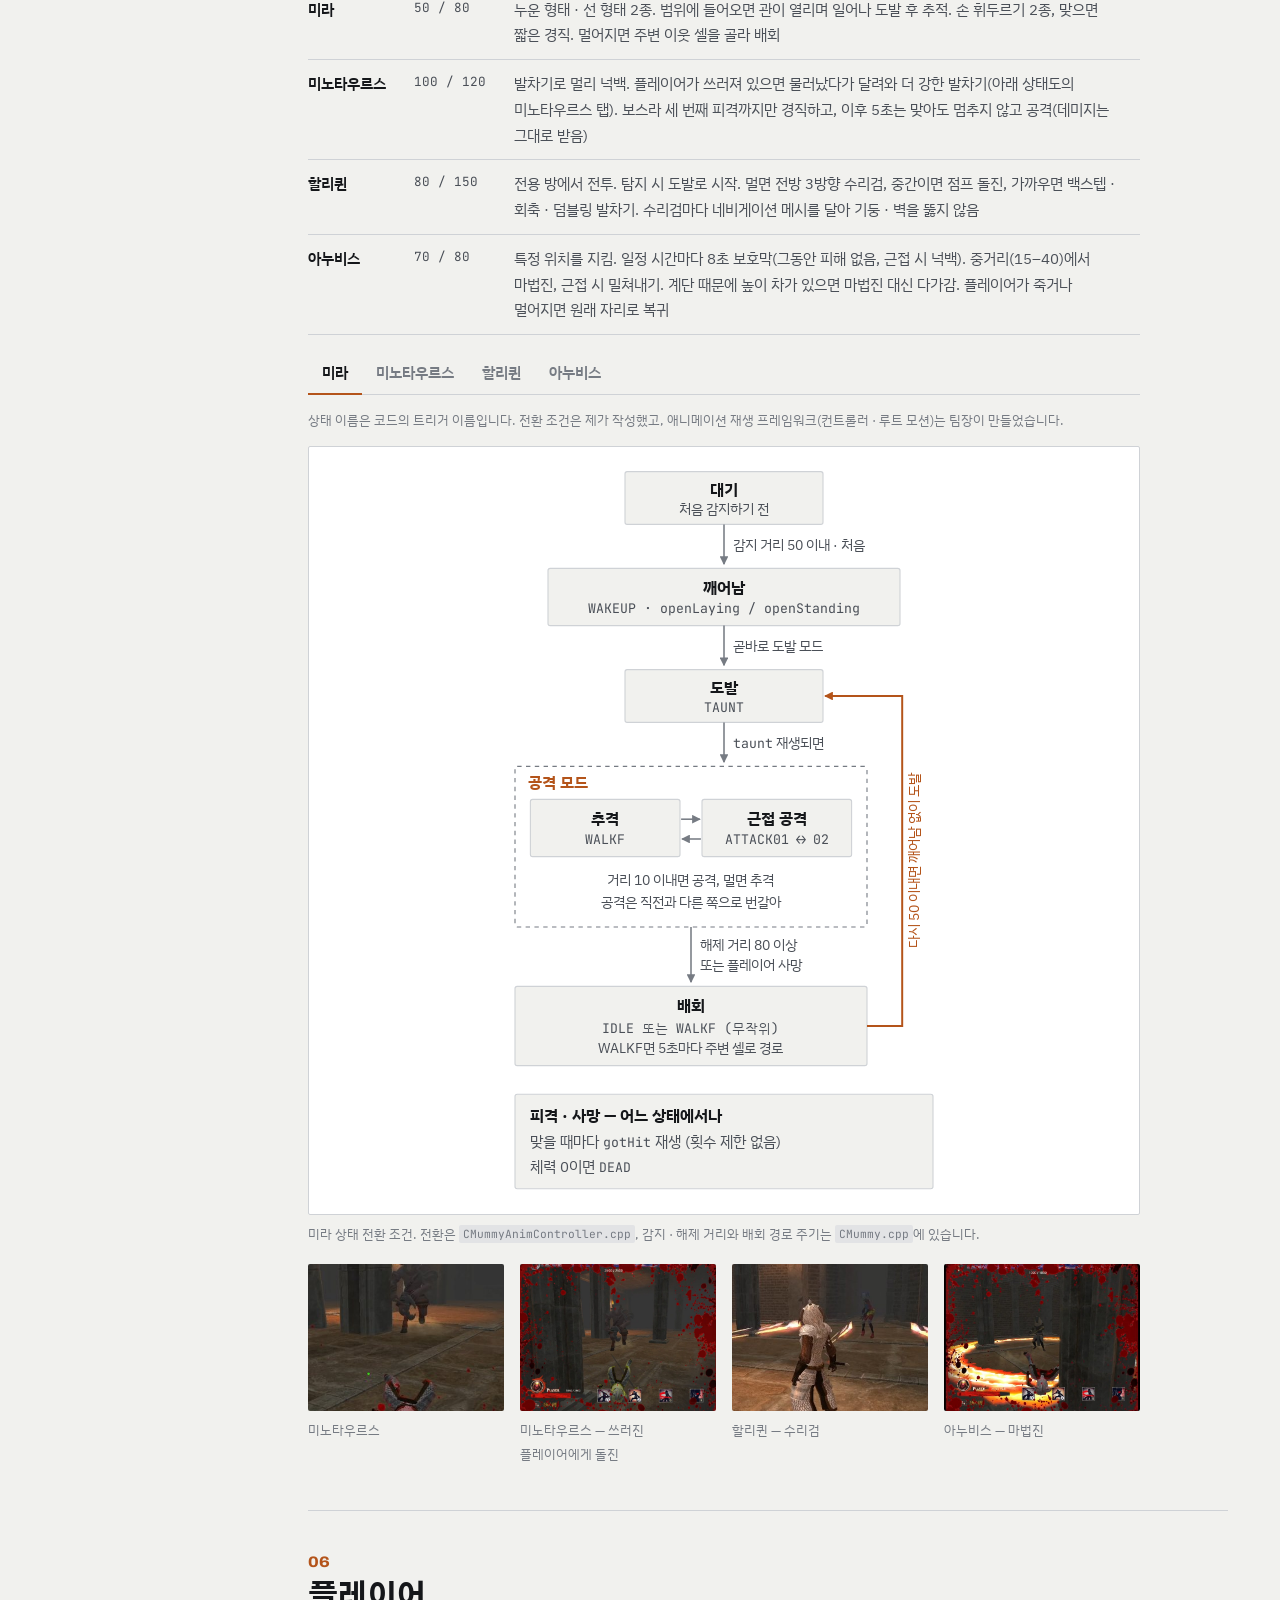
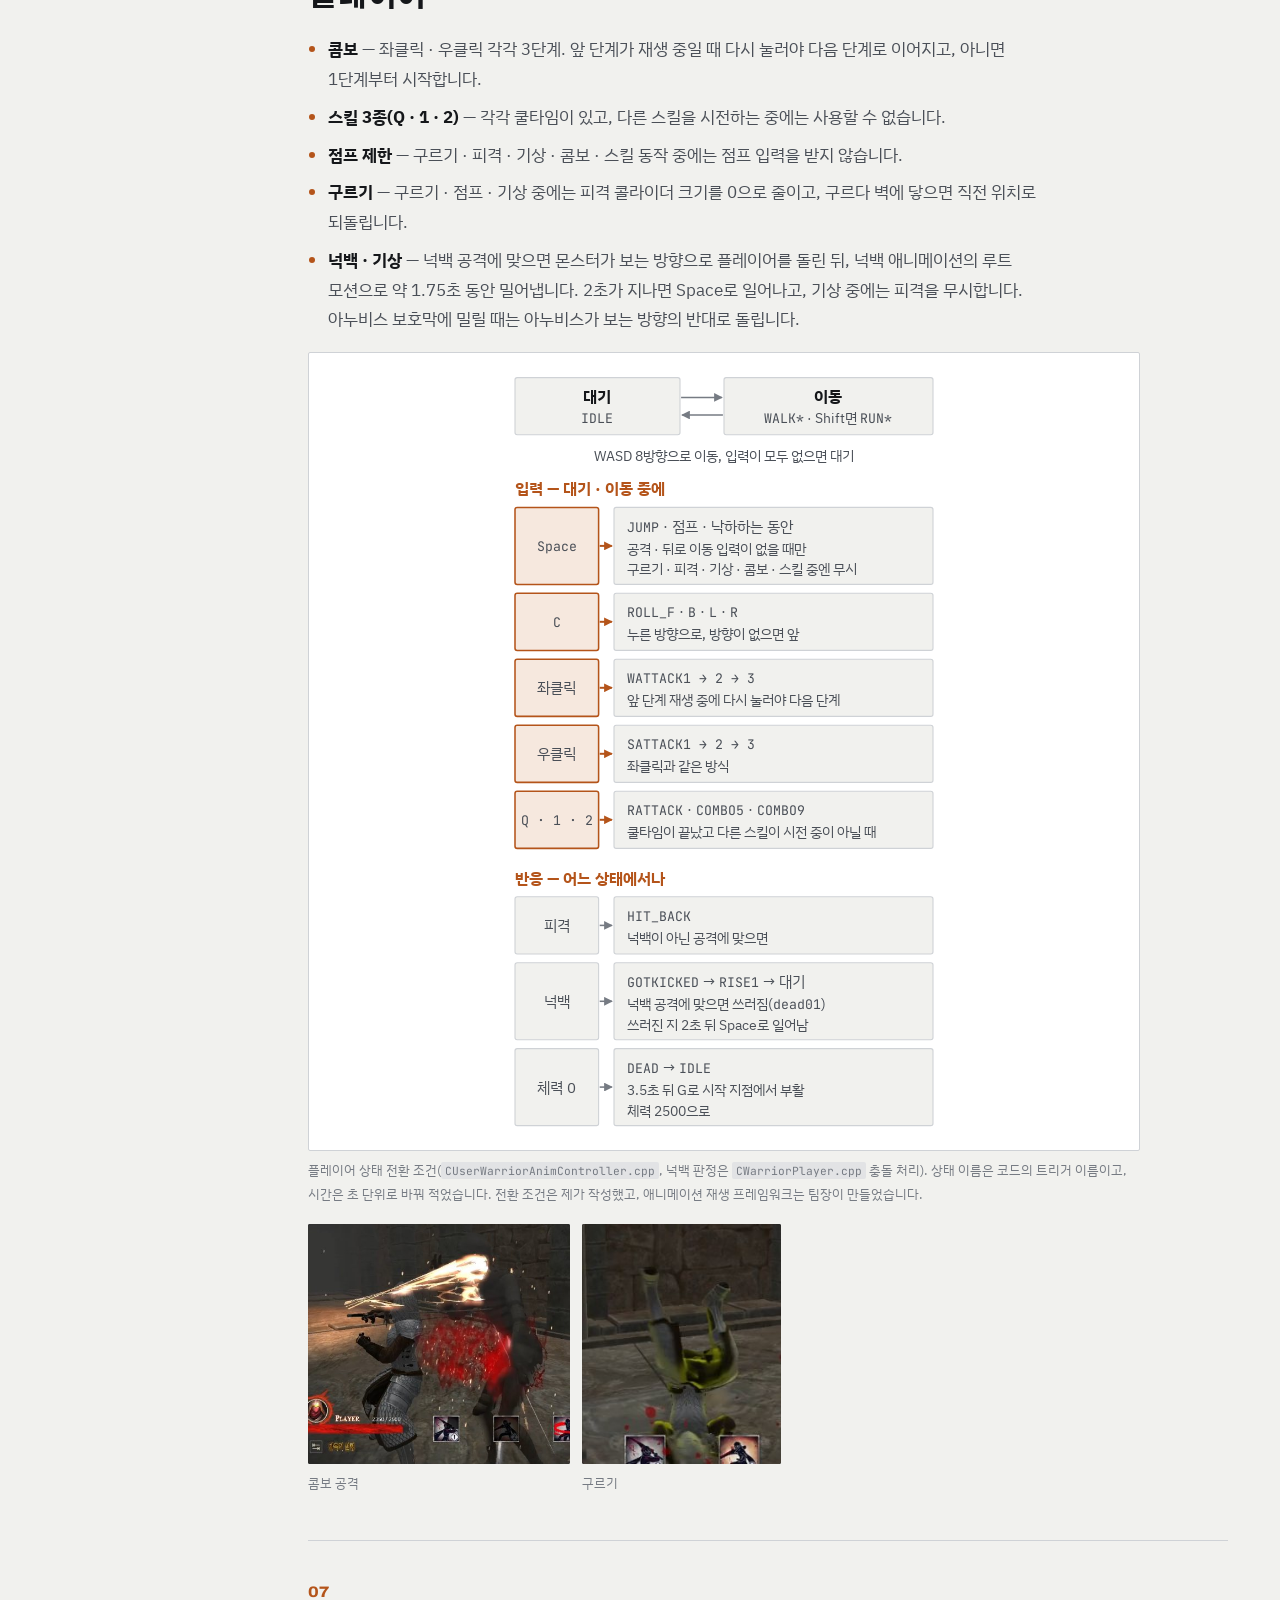
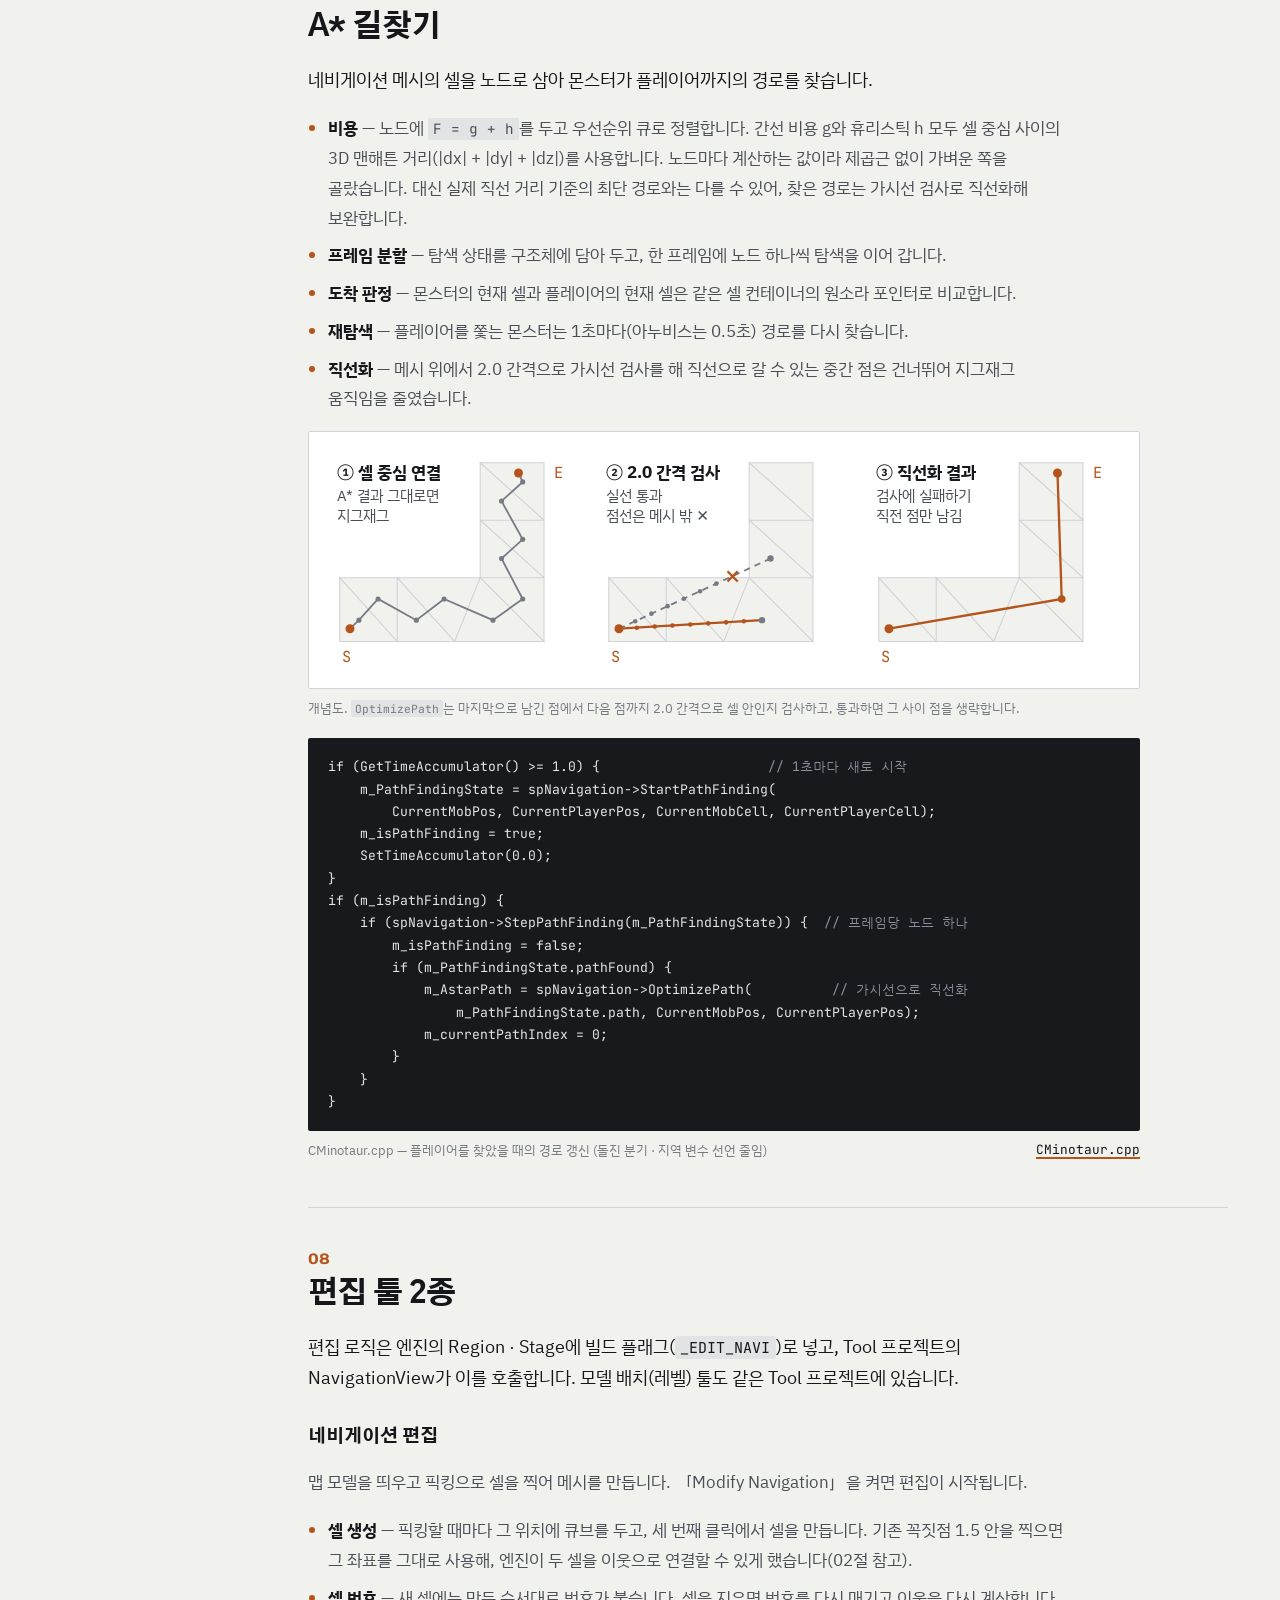
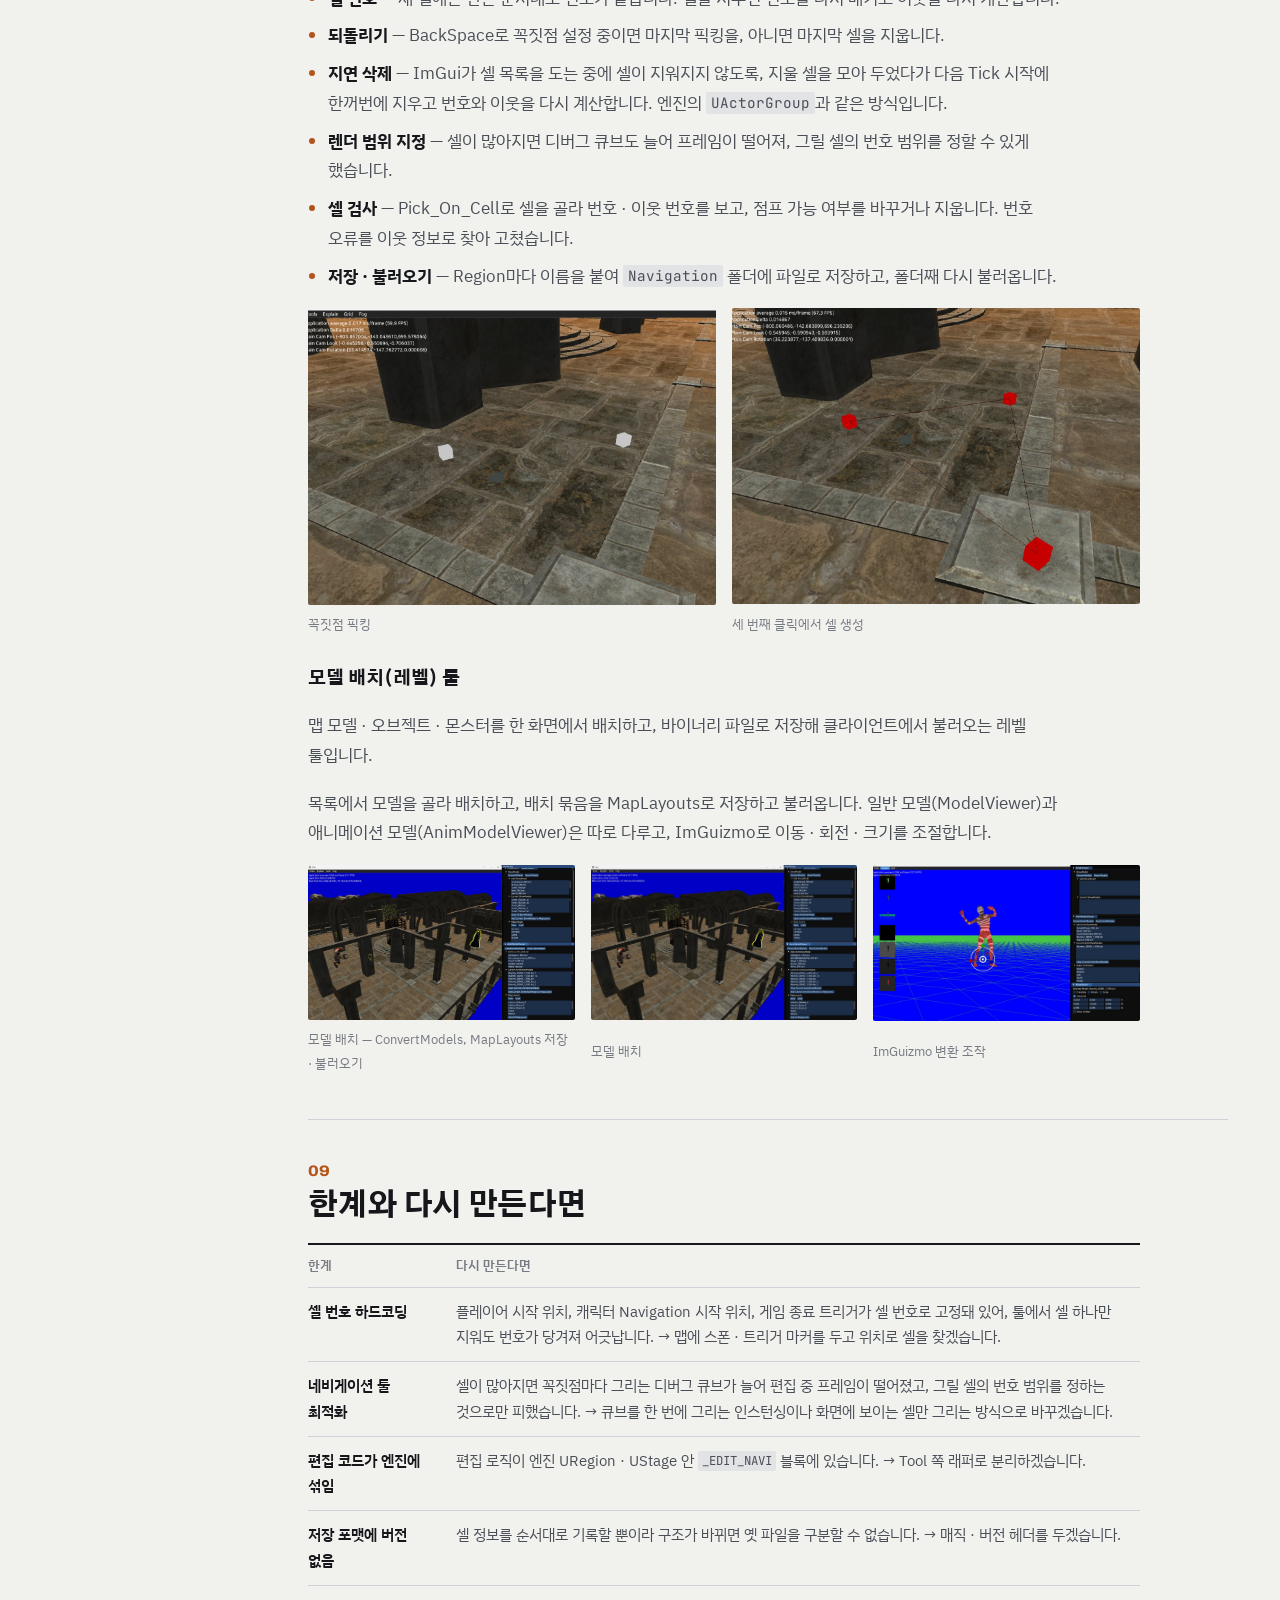
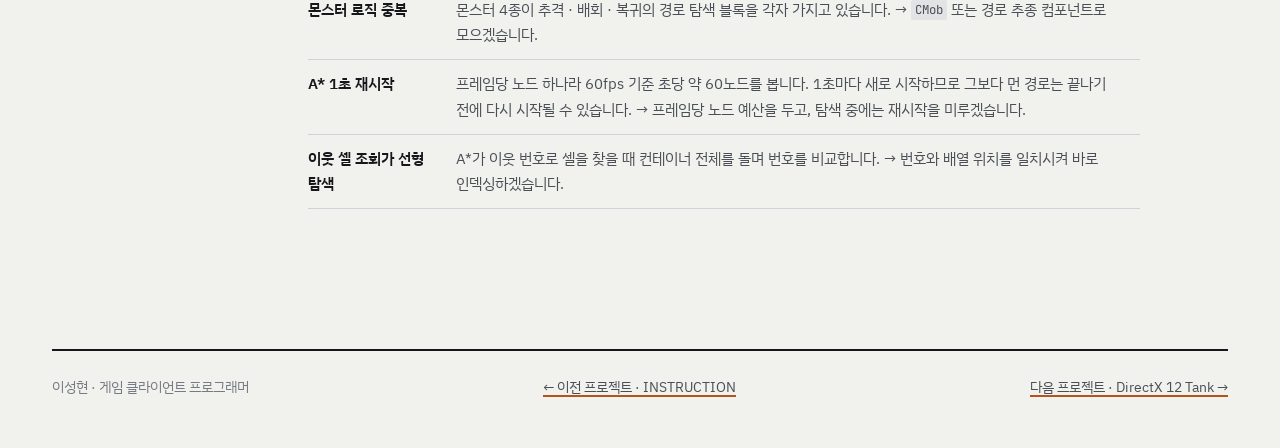
==== commit 892ee325: "Portfolio: final wording pass (less stiff phrasing), print layout for index cards Co-Authored-By: Cl" ====
--- a/projects/code-dungeon.html
+++ b/projects/code-dungeon.html
@@ -8,8 +8,8 @@
 <link rel="preconnect" href="https://fonts.googleapis.com">
 <link rel="preconnect" href="https://fonts.gstatic.com" crossorigin>
 <link rel="stylesheet" href="https://fonts.googleapis.com/css2?family=Archivo:wdth,wght@100..125,600..800&amp;family=Gothic+A1:wght@700;800&amp;family=IBM+Plex+Sans+KR:wght@400;600;700&amp;family=JetBrains+Mono:wght@400;600&amp;family=Nanum+Gothic+Coding&amp;display=swap">
-<link rel="stylesheet" href="../assets/css/site.css?v=20261023h">
-<link rel="stylesheet" href="../assets/css/cd-extra.css?v=20261023h">
+<link rel="stylesheet" href="../assets/css/site.css?v=20261023i">
+<link rel="stylesheet" href="../assets/css/cd-extra.css?v=20261023i">
 </head>
 <body data-project="code-dungeon">
 <div class="wrap topbar"><a class="back" href="../index.html">← 이성현 포트폴리오</a></div>
@@ -43,7 +43,7 @@
 <div class="layout">
   <nav class="toc" aria-label="목차">
     <span class="label">목차</span>
-    <a data-n="01" href="#role">요점과 역할</a>
+    <a data-n="01" href="#role">주요 구현과 역할</a>
     <a data-n="02" href="#flow">툴에서 게임까지</a>
     <a data-n="03" href="#nav">네비게이션 메시 · 계단</a>
     <a data-n="04" href="#move">이동 · 카메라</a>
@@ -57,7 +57,7 @@
   <main class="content">
 
     <section id="role">
-      <h2><span class="num">01</span>요점과 역할</h2>
+      <h2><span class="num">01</span>주요 구현과 역할</h2>
       <ul>
         <li><b>네비게이션 메시</b> — Cell · Navigation · Region · Stage를 직접 구현. 이동 검사, 점프 · 낙하, 경계 위치 보정</li>
         <li><b>툴과 엔진의 연결</b> — 툴에서 꼭짓점을 스냅해 저장하면, 엔진이 불러올 때 셀끼리 이웃으로 연결되도록 맞춤</li>
@@ -75,7 +75,7 @@
 
     <section id="flow">
       <h2><span class="num">02</span>툴에서 게임까지</h2>
-      <p class="lead">네비게이션 메시는 툴에서 찍어 파일로 저장하면 엔진이 읽어 들이고, 게임에서는 캐릭터마다 나눠 사용합니다. 아래 그림은 툴에서 게임까지 단계별로 하는 일을 정리한 것입니다.</p>
+      <p class="lead">네비게이션 메시는 툴에서 찍어 파일로 저장하면 엔진이 읽어 들이고, 게임에서는 캐릭터마다 나눠 사용합니다. 툴에서 게임까지 단계별로 하는 일은 아래 그림과 같습니다.</p>
       <figure class="dg wide">
         <div class="dg-frame">
           <svg class="dg-wide" viewBox="0 0 920 270" role="img" aria-label="데이터 흐름: 툴에서 픽킹으로 셀을 만들고 기존 꼭짓점 1.5 이내면 스냅, Navigation 폴더에 Region 이름의 파일로 셀 단위 저장, 엔진이 읽으며 변과 법선을 다시 계산하고 좌표가 정확히 같은 꼭짓점끼리 이웃으로 연결, 게임에서는 캐릭터마다 Navigation을 복제해 셀 데이터는 공유하고 현재 셀만 각자 가짐. 툴 좌표 보정.">
@@ -237,7 +237,7 @@
 
       <h3>구역을 하나로 합친 결정</h3>
       <p>처음에는 맵을 Region 단위로 나누고, 플레이어가 있는 Region만 사용해 최적화하려 했습니다. 그런데 Region 경계를 넘을 때 이동 판정 버그가 계속 생겼고 체감 성능 이득도 없어서, 맵 전체를 Region 하나로 합쳤습니다. 이웃 Region을 연결하던 코드(<code>Add_NeighborRegion</code>)는 사용되지 않은 채 남아 있습니다.</p>
-      <p>셀이 한 Navigation에 모두 모였으니, 셀을 찾을 때(<code>FindCell</code>)는 현재 셀 번호 앞뒤 25개부터 보고 없으면 25개씩 넓혀 가며, 최악에는 전체를 봅니다. 셀 번호는 툴에서 만든 순서대로 붙어서, 이어서 찍은 셀끼리는 번호도 가깝기 때문입니다.</p>
+      <p>셀 번호는 툴에서 만든 순서대로 붙어서, 이어서 찍은 셀끼리는 번호도 가깝습니다. 그래서 셀이 한 Navigation에 모두 모인 뒤로는 셀을 찾을 때(<code>FindCell</code>) 현재 셀 번호 앞뒤 25개부터 보고, 없으면 25개씩 넓혀 가며, 최악에는 전체를 봅니다.</p>
       <figure class="wide"><img src="../assets/img/cd/navmesh-tool.jpg" alt="구역을 나눠 쓰던 시기의 네비게이션 메시 편집 화면" width="1400" height="838" loading="lazy"><figcaption>통합 전, 구역을 나눠 쓰던 시기의 편집 화면 — Select_Region에 구역이 여러 개이고 구역마다 셀 색이 다릅니다.</figcaption></figure>
 
       <div class="log" id="ts-stairs">
@@ -808,7 +808,7 @@
   <a class="no-print" href="dx12.html">다음 프로젝트 · DirectX 12 Tank →</a>
 </footer>
 </div>
-<script src="../assets/js/site.js?v=20261023h"></script>
+<script src="../assets/js/site.js?v=20261023i"></script>
 <script>
 // 몬스터 상태도 탭. 스크립트가 없으면 네 그림이 차례로 모두 보입니다.
 (function () {
